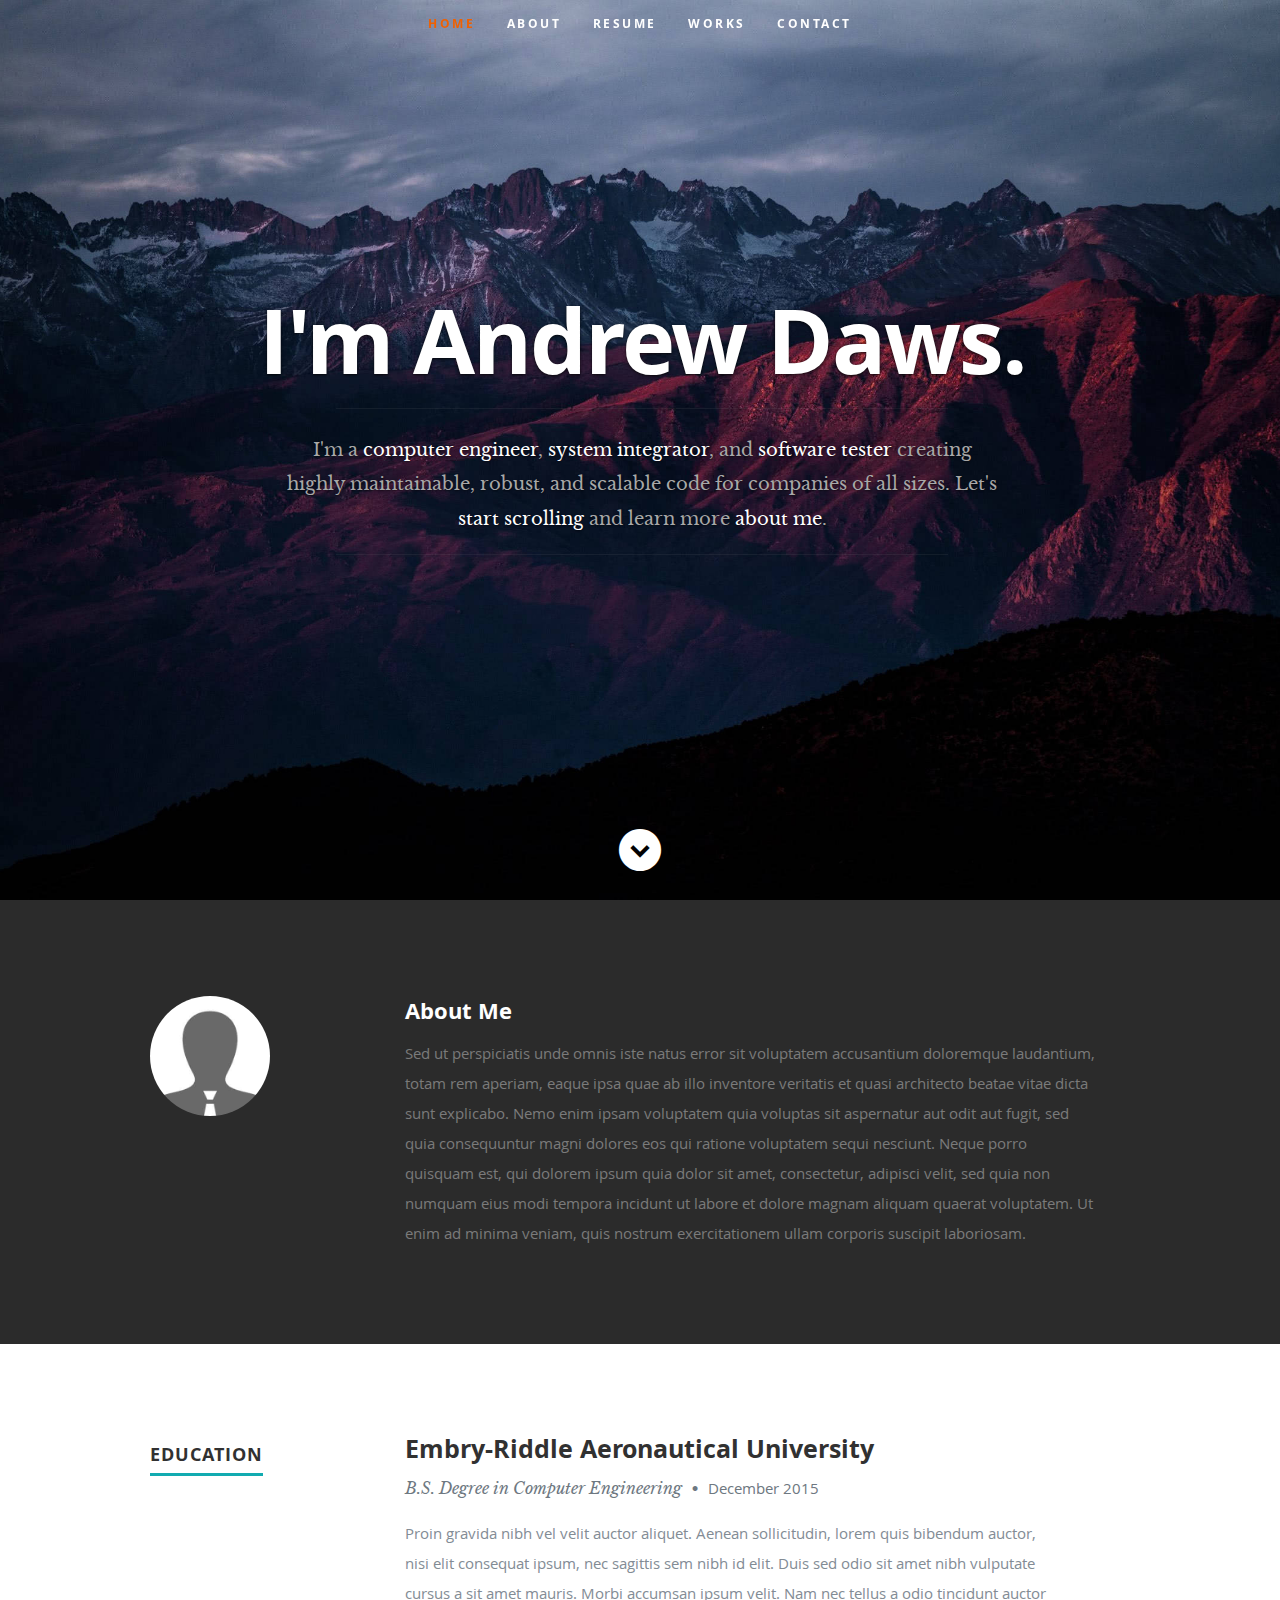
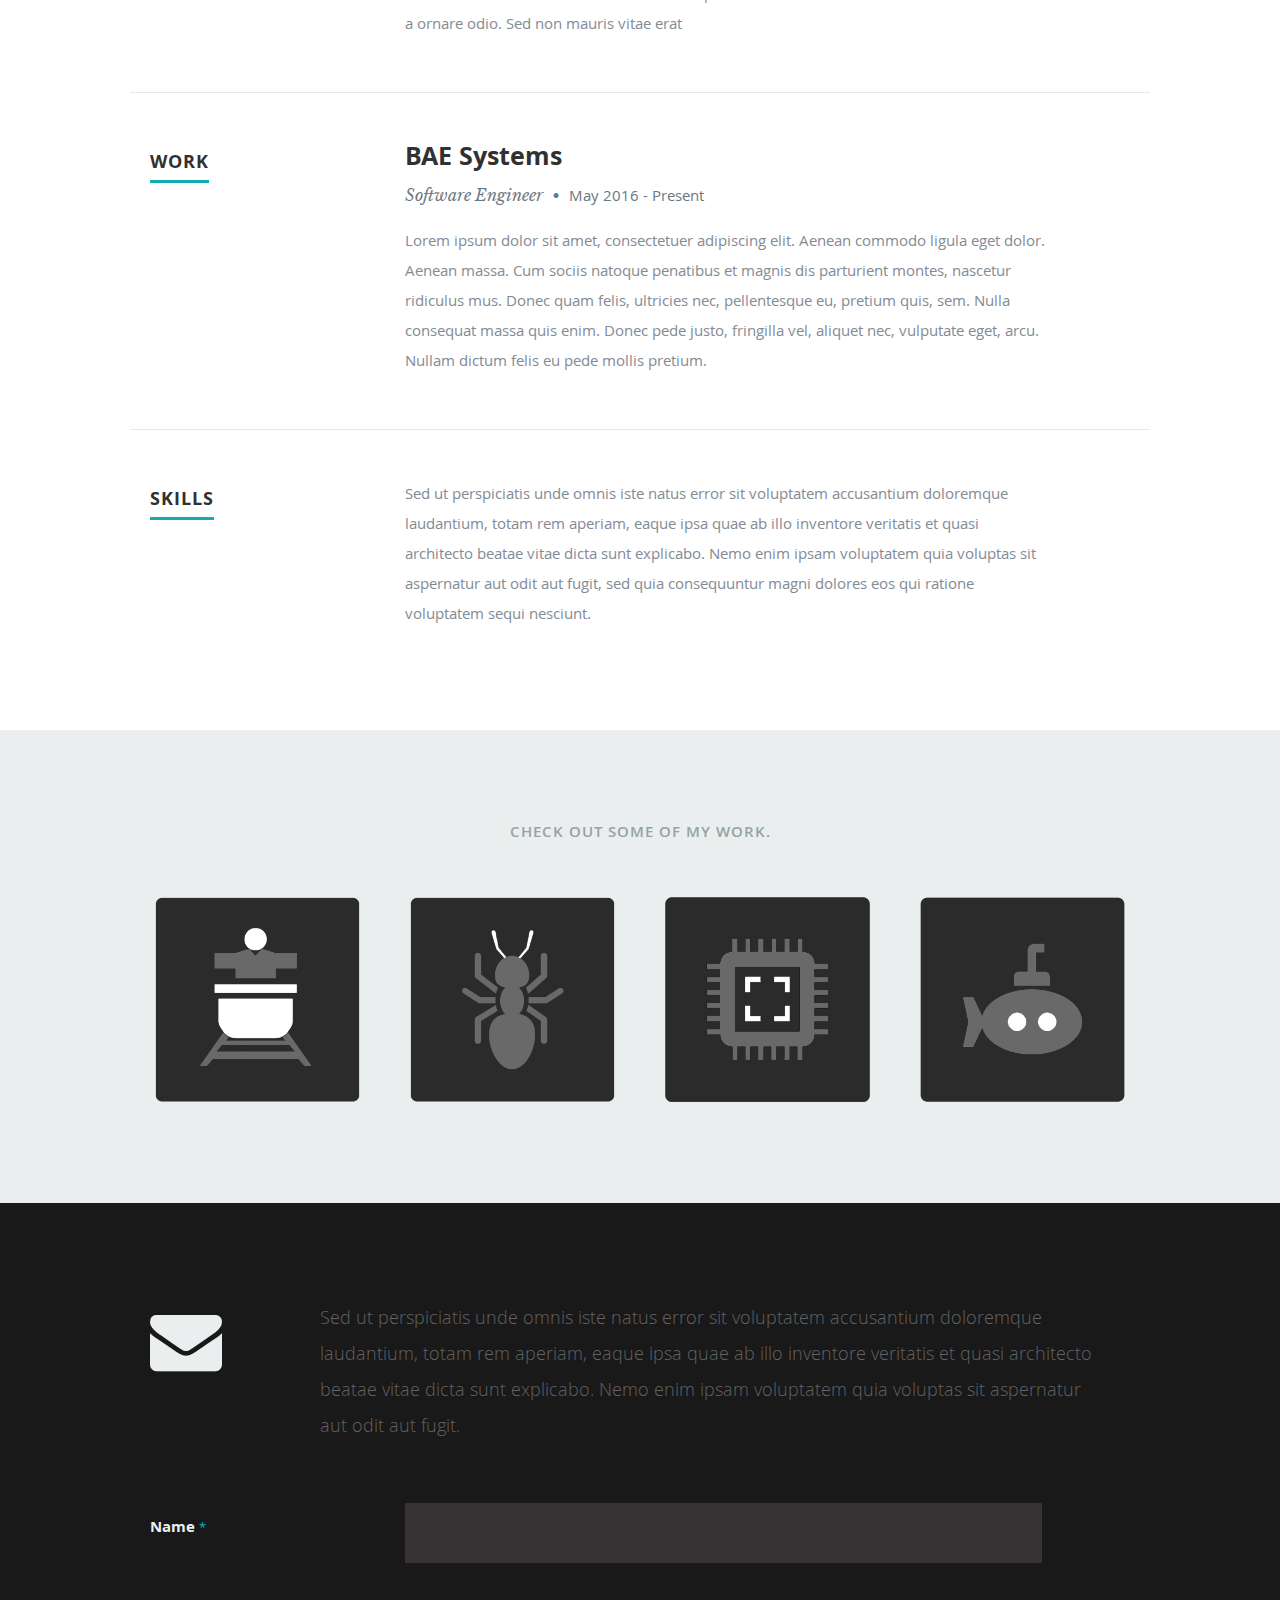
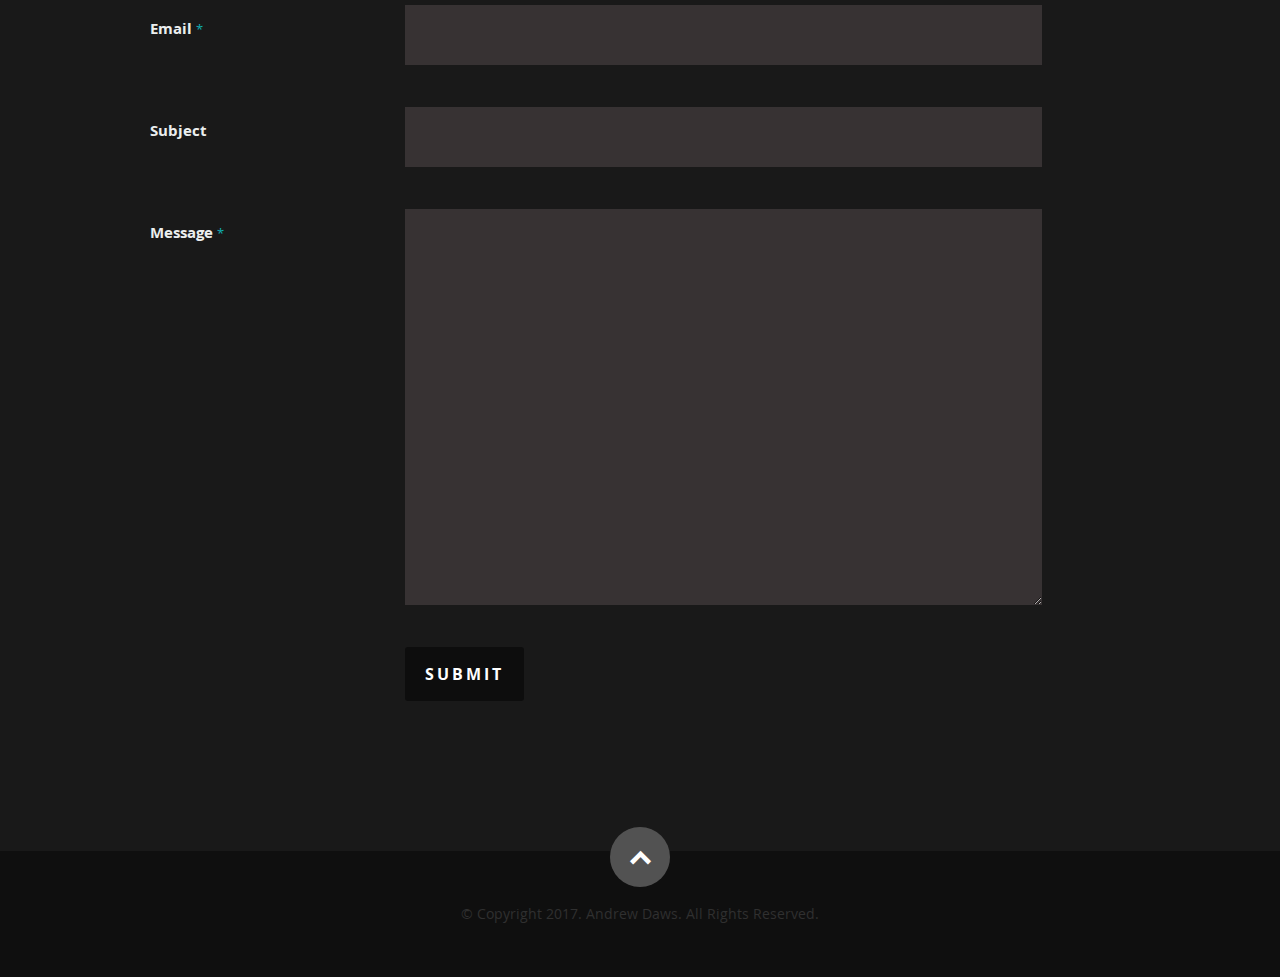
==== index.html @ ecfcdd31 "Update index.html" ====
<!DOCTYPE html>
<!--[if lt IE 8 ]><html class="no-js ie ie7" lang="en"> <![endif]-->
<!--[if IE 8 ]><html class="no-js ie ie8" lang="en"> <![endif]-->
<!--[if (gte IE 8)|!(IE)]><!--><html class="no-js" lang="en"> <!--<![endif]-->
<head>
   <meta name="keywords" content="keyword1, keyword2,nsw-3gtbq-e56peguq0h5ybr53ot00zms1oiotof8rpabnc4zje7zmd0xt7svk66e0eneao-98rfn6fruyxlo101bfewzxdwm1koeily8a1oiocsbrmun22ysc6yh-qc7cgz"/>
   <meta name="norton-safeweb-site-verification" content="3gtbq-e56peguq0h5ybr53ot00zms1oiotof8rpabnc4zje7zmd0xt7svk66e0eneao-98rfn6fruyxlo101bfewzxdwm1koeily8a1oiocsbrmun22ysc6yh-qc7cgz" />
   <!--- Basic Page Needs
   ================================================== -->
   <meta charset="utf-8">
	<title>Andrew Daws</title>
	<meta name="description" content="">
	<meta name="author" content="">

   <!-- Mobile Specific Metas
   ================================================== -->
	<meta name="viewport" content="width=device-width, initial-scale=1, maximum-scale=1">

	<!-- CSS
    ================================================== -->
   <link rel="stylesheet" href="css/default.css">
	<link rel="stylesheet" href="css/layout.css">
   <link rel="stylesheet" href="css/media-queries.css">
   <link rel="stylesheet" href="css/magnific-popup.css">

   <!-- Script
   ================================================== -->
	<script src="js/modernizr.js"></script>

   <!-- Favicons
	================================================== -->
	<link rel="shortcut icon" href="favicon.png" >

</head>

<body>

   <!-- Header
   ================================================== -->
   <header id="home">

      <nav id="nav-wrap">

         <a class="mobile-btn" href="#nav-wrap" title="Show navigation">Show navigation</a>
	      <a class="mobile-btn" href="#" title="Hide navigation">Hide navigation</a>

         <ul id="nav" class="nav">
            <li class="current"><a class="smoothscroll" href="#home">Home</a></li>
            <li><a class="smoothscroll" href="#about">About</a></li>
	         <li><a class="smoothscroll" href="#resume">Resume</a></li>
            <li><a class="smoothscroll" href="#portfolio">Works</a></li>
            <li><a class="smoothscroll" href="#contact">Contact</a></li>
         </ul> <!-- end #nav -->

      </nav> <!-- end #nav-wrap -->

      <div class="row banner">
         <div class="banner-text">
            <h1 class="responsive-headline">I'm Andrew Daws.</h1>
            <hr />
            <h3>I'm a <span>computer engineer</span>, <span>system integrator</span>, and <span>software tester</span> creating highly maintainable, robust, and scalable code for companies of all sizes. Let's <a class="smoothscroll" href="#about">start scrolling</a>
            and learn more <a class="smoothscroll" href="#about">about me</a>.</h3>
            <hr />
         </div>
      </div>

      <p class="scrolldown">
         <a class="smoothscroll" href="#about"><i class="icon-down-circle"></i></a>
      </p>

   </header> <!-- Header End -->


   <!-- About Section
   ================================================== -->
   <section id="about">

      <div class="row">

         <div class="three columns">

            <img class="profile-pic"  src="images/profilepic.jpg" alt="" />

         </div>

         <div class="nine columns main-col">

            <h2>About Me</h2>

            <p>Sed ut perspiciatis unde omnis iste natus error sit voluptatem accusantium doloremque laudantium, totam rem aperiam,
            eaque ipsa quae ab illo inventore veritatis et quasi architecto beatae vitae dicta sunt explicabo. Nemo enim ipsam
            voluptatem quia voluptas sit aspernatur aut odit aut fugit, sed quia consequuntur magni dolores eos qui ratione
            voluptatem sequi nesciunt. Neque porro quisquam est, qui dolorem ipsum quia dolor sit amet, consectetur, adipisci velit,
            sed quia non numquam eius modi tempora incidunt ut labore et dolore magnam aliquam quaerat voluptatem.
            Ut enim ad minima veniam, quis nostrum exercitationem ullam corporis suscipit laboriosam.
            </p>

         </div> <!-- end .main-col -->

      </div>

   </section> <!-- About Section End-->


   <!-- Resume Section
   ================================================== -->
   <section id="resume">

      <!-- Education
      ----------------------------------------------- -->
      <div class="row education">

         <div class="three columns header-col">
            <h1><span>Education</span></h1>
         </div>

         <div class="nine columns main-col">

            <div class="row item">

               <div class="twelve columns">

                  <h3>Embry-Riddle Aeronautical University</h3>
                  <p class="info">B.S. Degree in Computer Engineering <span>&bull;</span> <em class="date">December 2015</em></p>

                  <p>
                  Proin gravida nibh vel velit auctor aliquet.
                  Aenean sollicitudin, lorem quis bibendum auctor, nisi elit consequat ipsum, nec sagittis sem
                  nibh id elit. Duis sed odio sit amet nibh vulputate cursus a sit amet mauris. Morbi accumsan
                  ipsum velit. Nam nec tellus a odio tincidunt auctor a ornare odio. Sed non  mauris vitae erat
                  </p>

               </div>

            </div> <!-- item end -->

         </div> <!-- main-col end -->

      </div> <!-- End Education -->


      <!-- Work
      ----------------------------------------------- -->
      <div class="row work">

         <div class="three columns header-col">
            <h1><span>Work</span></h1>
         </div>

         <div class="nine columns main-col">

            <div class="row item">

               <div class="twelve columns">

                  <h3>BAE Systems</h3>
                  <p class="info">Software Engineer <span>&bull;</span> <em class="date">May 2016 - Present</em></p>

                  <p>
                  Lorem ipsum dolor sit amet, consectetuer adipiscing elit. Aenean commodo ligula eget dolor. Aenean massa.
                  Cum sociis natoque penatibus et magnis dis parturient montes, nascetur ridiculus mus. Donec quam felis,
                  ultricies nec, pellentesque eu, pretium quis, sem. Nulla consequat massa quis enim.
                  Donec pede justo, fringilla vel, aliquet nec, vulputate eget, arcu. Nullam dictum felis eu pede mollis pretium.
                  </p>

               </div>

            </div> <!-- item end -->

         </div> <!-- main-col end -->

      </div> <!-- End Work -->


      <!-- Skills
      ----------------------------------------------- -->
      <div class="row skill">

         <div class="three columns header-col">
            <h1><span>Skills</span></h1>
         </div>

         <div class="nine columns main-col">

            <p>Sed ut perspiciatis unde omnis iste natus error sit voluptatem accusantium doloremque laudantium, totam rem aperiam,
            eaque ipsa quae ab illo inventore veritatis et quasi architecto beatae vitae dicta sunt explicabo. Nemo enim ipsam
            voluptatem quia voluptas sit aspernatur aut odit aut fugit, sed quia consequuntur magni dolores eos qui ratione
            voluptatem sequi nesciunt.
            </p>

			</div> <!-- main-col end -->

      </div> <!-- End skills -->

   </section> <!-- Resume Section End-->


   <!-- Portfolio Section
   ================================================== -->
   <section id="portfolio">

      <div class="row">

         <div class="twelve columns collapsed">

            <h1>Check Out Some of My Work.</h1>

            <!-- portfolio-wrapper -->
            <div id="portfolio-wrapper" class="bgrid-quarters s-bgrid-thirds cf">

               <div class="columns portfolio-item">
                  <div class="item-wrap">

                     <a href="#modal-04" title="">
                        <img alt="" src="[data-uri]" data-src="images/portfolio/icons/i-rides.png">
                        <div class="overlay">
                           <div class="portfolio-item-meta">
                              <h5>Project Rides</h5>
                              <p>Project</p>
                           </div>
                        </div>
                        <div class="link-icon"><i class="icon-plus"></i></div>
                     </a>

                  </div>
               </div> <!-- item end -->

               <div class="columns portfolio-item">
                  <div class="item-wrap">

                     <a href="#modal-03" title="">
                        <img alt="" src="[data-uri]" data-src="images/portfolio/icons/i-ants.png">
                        <div class="overlay">
                           <div class="portfolio-item-meta">
                              <h5>Google AI Challenge</h5>
                              <p>Club</p>
                           </div>
                        </div>
                        <div class="link-icon"><i class="icon-plus"></i></div>
                     </a>

                  </div>
               </div> <!-- item end -->

          	   <div class="columns portfolio-item">
                  <div class="item-wrap">

                     <a href="#modal-02" title="">
                        <img alt="" src="[data-uri]" data-src="images/portfolio/icons/i-decoder.png">
                        <div class="overlay">
                           <div class="portfolio-item-meta">
          					      <h5>Two Stage Instruction Decoder</h5>
                              <p>Project</p>
          					   </div>
                        </div>
                        <div class="link-icon"><i class="icon-plus"></i></div>
                     </a>

                  </div>
          		</div> <!-- item end -->

               <div class="columns portfolio-item">
                  <div class="item-wrap">

                     <a href="#modal-01" title="">
                        <img alt="" src="[data-uri]" data-src="images/portfolio/icons/i-robosub.png">
                        <div class="overlay">
                           <div class="portfolio-item-meta">
          					      <h5>AUVSI RoboSub</h5>
                              <p>Club</p>
          					   </div>
                        </div>
                        <div class="link-icon"><i class="icon-plus"></i></div>
                     </a>

                  </div>
          		</div> <!-- item end -->

            </div> <!-- portfolio-wrapper end -->

         </div> <!-- twelve columns end -->


         <!-- Modal Popup
	      --------------------------------------------------------------- -->

         <div id="modal-04" class="popup-modal mfp-hide">
            <img class="scale-with-grid" src="[data-uri]" data-src="images/portfolio/modals/m-seniordesign.jpg" alt="">

            <div class="description-box">
               <h4>Project Rides</h4>
               <p>Proin gravida nibh vel velit auctor aliquet. Aenean sollicitudin, lorem quis bibendum auctor, nisi elit consequat ipsum, nec sagittis sem nibh id elit.</p>
               <span class="categories"><i class="fa fa-tag"></i>Automation, Safety, Class</span>
            </div>

            <div class="link-box">
               <a href="http://www.behance.net">Details</a>
               <a class="popup-modal-dismiss">Close</a>
            </div>

         </div><!-- modal-04 End -->


         <div id="modal-03" class="popup-modal mfp-hide">

            <img class="scale-with-grid" src="[data-uri]" data-src="images/portfolio/modals/m-ants.jpg" alt="">

            <div class="description-box">
               <h4>Google AI Challenge</h4>
               <p>Proin gravida nibh vel velit auctor aliquet. Aenean sollicitudin, lorem quis bibendum auctor, nisi elit consequat ipsum, nec sagittis sem nibh id elit.</p>
               <span class="categories"><i class="fa fa-tag"></i>AI, Club</span>
            </div>

            <div class="link-box">
               <a href="http://www.behance.net">Details</a>
               <a class="popup-modal-dismiss">Close</a>
            </div>

         </div><!-- modal-03 End -->

         <div id="modal-02" class="popup-modal mfp-hide">

            <img class="scale-with-grid" src="[data-uri]" data-src="images/portfolio/modals/m-instructiondecoder.jpg" alt="">

		      <div class="description-box">
			      <h4>Two Stage Instruction Decoder</h4>
			      <p>Proin gravida nibh vel velit auctor aliquet. Aenean sollicitudin, lorem quis bibendum auctor, nisi elit consequat ipsum, nec sagittis sem nibh id elit.</p>
               <span class="categories"><i class="fa fa-tag"></i>Architecture, Project</span>
		      </div>

            <div class="link-box">
               <a href="http://www.behance.net">Details</a>
		         <a class="popup-modal-dismiss">Close</a>
            </div>

	      </div><!-- modal-02 End -->

         <div id="modal-01" class="popup-modal mfp-hide">

            <img class="scale-with-grid" src="[data-uri]" data-src="images/portfolio/modals/m-robosub.jpg" alt="">

		      <div class="description-box">
			      <h4>AUVSI RoboSub</h4>
			      <p>Proin gravida nibh vel velit auctor aliquet. Aenean sollicitudin, lorem quis bibendum auctor, nisi elit consequat ipsum, nec sagittis sem nibh id elit.</p>
               <span class="categories"><i class="fa fa-tag"></i>Computer Vision, Robotics, Club</span>
		      </div>

            <div class="link-box">
               <a href="http://www.behance.net">Details</a>
		         <a class="popup-modal-dismiss">Close</a>
            </div>

	      </div><!-- modal-01 End -->

      </div> <!-- row End -->

   </section> <!-- Portfolio Section End-->


   <!-- Contact Section
   ================================================== -->
   <section id="contact">

         <div class="row section-head">

            <div class="two columns header-col">

               <h1><span>Get In Touch.</span></h1>

            </div>

            <div class="ten columns">

                  <p class="lead">Sed ut perspiciatis unde omnis iste natus error sit voluptatem accusantium doloremque laudantium, totam rem aperiam,
                  eaque ipsa quae ab illo inventore veritatis et quasi architecto beatae vitae dicta sunt explicabo. Nemo enim ipsam
                  voluptatem quia voluptas sit aspernatur aut odit aut fugit.
                  </p>

            </div>

         </div>

         <div class="row">

            <div class="twelve columns">

               <!-- form -->
               <form action="" method="post" id="contactForm" name="contactForm">
					<fieldset>

                  <div>
						   <label for="contactName">Name <span class="required">*</span></label>
						   <input type="text" value="" size="35" id="contactName" name="contactName">
                  </div>

                  <div>
						   <label for="contactEmail">Email <span class="required">*</span></label>
						   <input type="text" value="" size="35" id="contactEmail" name="contactEmail">
                  </div>

                  <div>
						   <label for="contactSubject">Subject</label>
						   <input type="text" value="" size="35" id="contactSubject" name="contactSubject">
                  </div>

                  <div>
                     <label for="contactMessage">Message <span class="required">*</span></label>
                     <textarea cols="50" rows="15" id="contactMessage" name="contactMessage"></textarea>
                  </div>

                  <div>
                     <button class="submit">Submit</button>
                     <span id="image-loader">
                        <img alt="" src="images/loader.gif">
                     </span>
                  </div>

					</fieldset>
				   </form> <!-- Form End -->

               <!-- contact-warning -->
               <div id="message-warning"> Error boy</div>
               <!-- contact-success -->
				   <div id="message-success">
                  <i class="fa fa-check"></i>Your message was sent, thank you!<br>
				   </div>

            </div>

      </div>

   </section> <!-- Contact Section End-->


   <!-- footer
   ================================================== -->
   <footer>

      <div class="row">

         <div class="twelve columns">

            <ul class="copyright">
               <li>&copy; Copyright 2017. Andrew Daws. All Rights Reserved.</li>
            </ul>

         </div>

         <div id="go-top"><a class="smoothscroll" title="Back to Top" href="#home"><i class="icon-up-open"></i></a></div>

      </div>

   </footer> <!-- Footer End-->

   <!-- Java Script
   ================================================== -->
   <script src="http://ajax.googleapis.com/ajax/libs/jquery/1.10.2/jquery.min.js"></script>
   <script>window.jQuery || document.write('<script src="js/jquery-1.10.2.min.js"><\/script>')</script>
   <script type="text/javascript" src="js/jquery-migrate-1.2.1.min.js"></script>

   <script src="js/jquery.flexslider.js"></script>
   <script src="js/waypoints.js"></script>
   <script src="js/jquery.fittext.js"></script>
   <script src="js/magnific-popup.js"></script>
   <script src="js/init.js"></script>
   <script>
      function init() {
      var imgDefer = document.getElementsByTagName('img');
      for (var i=0; i<imgDefer.length; i++) {
      if(imgDefer[i].getAttribute('data-src')) {
      imgDefer[i].setAttribute('src',imgDefer[i].getAttribute('data-src'));
      } } }
      window.onload = init;
   </script>

</body>

</html>
---- css/default.css ----
/*
=====================================================================

TOC:
a. Webfonts and Icon fonts
b. Reset
c. Default Styles
   1. Basic
   2. Typography
   3. Links
   4. Images
   5. Buttons
   6. Forms
d. Grid
e. Others
   1. Clearing
   2. Misc

=====================================================================  */

/* ------------------------------------------------------------------ */
/* a. Webfonts and Icon fonts
 ------------------------------------------------------------------ */

@import url("fonts.css");
@import url("fontello/css/fontello.css");
@import url("font-awesome/css/font-awesome.min.css");

/* ------------------------------------------------------------------
/* b. Reset
      Adapted from:
      Normalize.css - https://github.com/necolas/normalize.css/
      HTML5 Doctor Reset - html5doctor.com/html-5-reset-stylesheet/
/* ------------------------------------------------------------------ */

html, body, div, span, object, iframe,
h1, h2, h3, h4, h5, h6, p, blockquote, pre,
abbr, address, cite, code,
del, dfn, em, img, ins, kbd, q, samp,
small, strong, sub, sup, var,
b, i,
dl, dt, dd, ol, ul, li,
fieldset, form, label, legend,
table, caption, tbody, tfoot, thead, tr, th, td,
article, aside, canvas, details, figcaption, figure,
footer, header, hgroup, menu, nav, section, summary,
time, mark, audio, video {
   margin: 0;
   padding: 0;
   border: 0;
   outline: 0;
   font-size: 100%;
   vertical-align: baseline;
   background: transparent;
}

article,aside,details,figcaption,figure,
footer,header,hgroup,menu,nav,section {
   display: block;
}

audio,
canvas,
video {
   display: inline-block;
}

audio:not([controls]) {
   display: none;
   height: 0;
}

[hidden] { display: none; }

code, kbd, pre, samp {
   font-family: monospace, serif;
   font-size: 1em;
}

pre {
   white-space: pre;
   white-space: pre-wrap;
   word-wrap: break-word;
}

blockquote, q { quotes: &#8220 &#8220; }

blockquote:before, blockquote:after,
q:before, q:after {
   content: '';
   content: none;
}

ins {
   background-color: #ff9;
   color: #000;
   text-decoration: none;
}

mark {
   background-color: #A7F4F6;
   color: #555;
}

del { text-decoration: line-through; }

abbr[title], dfn[title] {
   border-bottom: 1px dotted;
   cursor: help;
}

table {
   border-collapse: collapse;
   border-spacing: 0;
}


/* ------------------------------------------------------------------ */
/* c. Default and Basic Styles
      Adapted from:
      Skeleton CSS Framework - http://www.getskeleton.com/
      Typeplate Typographic Starter Kit - http://typeplate.com/
/* ------------------------------------------------------------------ */

/*  1. Basic  ------------------------------------------------------- */

*,
*:before,
*:after {
   -moz-box-sizing: border-box;
   -webkit-box-sizing: border-box;
   box-sizing: border-box;
}

html {
   font-size: 62.5%;
   -webkit-font-smoothing: antialiased;
}

body {
   background: #fff;
   font-family: 'opensans-regular', sans-serif;
   font-weight: normal;
   font-size: 15px;
   line-height: 30px;
	color: #838C95;

   -webkit-font-smoothing: antialiased; /* Fix for webkit rendering */
	-webkit-text-size-adjust: 100%;
}

/*  2. Typography
       Vertical rhythm with leading derived from 6
--------------------------------------------------------------------- */

h1, h2, h3, h4, h5, h6 {
   color: #313131;
	font-family: 'opensans-bold', sans-serif;
   font-weight: normal;
}
h1 a, h2 a, h3 a, h4 a, h5 a, h6 a { font-weight: inherit; }
h1 { font-size: 38px; line-height: 42px; margin-bottom: 12px; letter-spacing: -1px; }
h2 { font-size: 28px; line-height: 36px; margin-bottom: 6px; }
h3 { font-size: 22px; line-height: 30px; margin-bottom: 12px; }
h4 { font-size: 20px; line-height: 30px; margin-bottom: 6px; }
h5 { font-size: 18px; line-height: 30px; }
h6 { font-size: 14px; line-height: 30px; }
.subheader { }

p { margin: 0 0 30px 0; }
p img { margin: 0; }
p.lead {
   font: 19px/36px 'opensans-light', sans-serif;
   margin-bottom: 18px;
}

/* for 'em' and 'strong' tags, font-size and line-height should be same with
the body tag due to rendering problems in some browsers */
em { font: 15px/30px 'opensans-italic', sans-serif; }
strong, b { font: 15px/30px 'opensans-bold', sans-serif; }
small { font-size: 11px; line-height: inherit; }

/*	Blockquotes */
blockquote {
   margin: 30px 0px;
   padding-left: 40px;
   position: relative;
}
blockquote:before {
   content: "\201C";
   opacity: 0.45;
   font-size: 80px;
   line-height: 0px;
   margin: 0;
   font-family: arial, sans-serif;

   position: absolute;
   top:  30px;
	left: 0;
}
blockquote p {
   font-family: 'librebaskerville-italic', serif;
   padding: 0;
   font-size: 18px;
   line-height: 36px;
}
blockquote cite {
   display: block;
   font-size: 12px;
   font-style: normal;
   line-height: 18px;
}
blockquote cite:before { content: "\2014 \0020"; }
blockquote cite a,
blockquote cite a:visited { color: #8B9798; border: none }

/* ---------------------------------------------------------------------
/*  Pull Quotes Markup
/*
    <aside class="pull-quote">
		<blockquote>
			<p></p>
		</blockquote>
	 </aside>
/*
/* --------------------------------------------------------------------- */
.pull-quote {
   position: relative;
	padding: 18px 30px 18px 0px;
}
.pull-quote:before,
.pull-quote:after {
	height: 1em;
	opacity: 0.45;
	position: absolute;
	font-size: 80px;
   font-family: Arial, Sans-Serif;
}
.pull-quote:before {
	content: "\201C";
	top:  33px;
	left: 0;
}
.pull-quote:after {
	content: '\201D';
	bottom: -33px;
	right: 0;
}
.pull-quote blockquote {
   margin: 0;
}
.pull-quote blockquote:before {
   content: none;
}

/* Abbreviations */
abbr {
   font-family: 'opensans-bold', sans-serif;
	font-variant: small-caps;
	text-transform: lowercase;
   letter-spacing: .5px;
	color: gray;
}
abbr:hover { cursor: help; }

/* drop cap */
.drop-cap:first-letter {
	float: left;
	margin: 0;
	padding: 14px 6px 0 0;
	font-size: 84px;
	font-family: /* Copperplate */ 'opensans-bold', sans-serif;
   line-height: 60px;
	text-indent: 0;
	background: transparent;
	color: inherit;
}

hr { border: solid #E3E3E3; border-width: 1px 0 0; clear: both; margin: 11px 0 30px; height: 0; }


/*  3. Links  ------------------------------------------------------- */

a, a:visited {
   text-decoration: none;
   outline: 0;
   color: #11ABB0;

   -webkit-transition: color .3s ease-in-out;
   -moz-transition: color .3s ease-in-out;
   -o-transition: color .3s ease-in-out;
   transition: color .3s ease-in-out;
}
a:hover, a:focus { color: #313131; }
p a, p a:visited { line-height: inherit; }


/*  4. List  --------------------------------------------------------- */

ul, ol { margin-bottom: 24px; margin-top: 12px; }
ul { list-style: none outside; }
ol { list-style: decimal; }
ol, ul.square, ul.circle, ul.disc { margin-left: 30px; }
ul.square { list-style: square outside; }
ul.circle { list-style: circle outside; }
ul.disc { list-style: disc outside; }
ul ul, ul ol,
ol ol, ol ul { margin: 6px 0 6px 30px; }
ul ul li, ul ol li,
ol ol li, ol ul li { margin-bottom: 6px; }
li { line-height: 18px; margin-bottom: 12px; }
ul.large li { }
li p { }

/* ---------------------------------------------------------------------
/*  Stats Tab Markup

    <ul class="stats-tabs">
		<li><a href="#">[value]<b>[name]</b></a></li>
	 </ul>

    Extend this object into your markup.
/*
/* --------------------------------------------------------------------- */
.stats-tabs {
   padding: 0;
   margin: 24px 0;
}
.stats-tabs li {
	display: inline-block;
	margin: 0 10px 18px 0;
	padding: 0 10px 0 0;
	border-right: 1px solid #ccc;
}
.stats-tabs li:last-child {
	margin: 0;
	padding: 0;
	border: none;
}
.stats-tabs li a {
	display: inline-block;
	font-size: 22px;
	font-family: 'opensans-bold', sans-serif;
   border: none;
   color: #313131;
}
.stats-tabs li a:hover {
   color:#11ABB0;
}
.stats-tabs li a b {
	display: block;
	margin: 6px 0 0 0;
	font-size: 13px;
	font-family: 'opensans-regular', sans-serif;
   color: #8B9798;
}

/* definition list */
dl { margin: 12px 0; }
dt { margin: 0; color:#11ABB0; }
dd { margin: 0 0 0 20px; }

/* Lining Definition Style Markup */
.lining dt,
.lining dd {
	display: inline;
	margin: 0;
}
.lining dt + dt:before,
.lining dd + dt:before {
	content: "\A";
	white-space: pre;
}
.lining dd + dd:before {
	content: ", ";
}
.lining dd:before {
	content: ": ";
	margin-left: -0.2em;
}

/* Dictionary Definition Style Markup */
.dictionary-style dt {
	display: inline;
	counter-reset: definitions;
}
.dictionary-style dt + dt:before {
	content: ", ";
	margin-left: -0.2em;
}
.dictionary-style dd {
	display: block;
	counter-increment: definitions;
}
.dictionary-style dd:before {
	content: counter(definitions, decimal) ". ";
}

/* Pagination */
.pagination {
   margin: 36px auto;
   text-align: center;
}
.pagination ul li {
   display: inline-block;
   margin: 0;
   padding: 0;
}
.pagination .page-numbers {
   font: 15px/18px 'opensans-bold', sans-serif;
   display: inline-block;
   padding: 6px 10px;
   margin-right: 3px;
   margin-bottom: 6px;
	color: #6E757C;
	background-color: #E6E8EB;

	-webkit-transition: all 200ms ease-in-out;
	-moz-transition: all 200ms ease-in-out;
	-o-transition: all 200ms ease-in-out;
	-ms-transition: all 200ms ease-in-out;
	transition: all 200ms ease-in-out;

   -moz-border-radius: 3px;
   -webkit-border-radius: 3px;
   -khtml-border-radius: 3px;
	border-radius: 3px;
}
.pagination .page-numbers:hover {
   background: #838A91;
   color: #fff;
}
.pagination .current,
.pagination .current:hover {
   background-color: #11ABB0;
   color: #fff;
}
.pagination .inactive,
.pagination .inactive:hover {
   background-color: #E6E8EB;
	color: #A9ADB2;
}
.pagination .prev, .pagination .next {}

/*  5. Images  --------------------------------------------------------- */

img {
   max-width: 100%;
   height: auto;
}
img.pull-right { margin: 12px 0px 0px 18px; }
img.pull-left { margin: 12px 18px 0px 0px; }

/*  6. Buttons  --------------------------------------------------------- */

.button,
.button:visited,
button,
input[type="submit"],
input[type="reset"],
input[type="button"] {
   font: 16px/30px 'opensans-bold', sans-serif;
   background: #11ABB0;
   display: inline-block;
	text-decoration: none;
   letter-spacing: 0;
   color: #fff;
	padding: 12px 20px;
	margin-bottom: 18px;
   border: none;
   cursor: pointer;
   height: auto;

   -webkit-transition: all .2s ease-in-out;
	-moz-transition: all .2s ease-in-out;
	-o-transition: all .2s ease-in-out;
	-ms-transition: all .2s ease-in-out;
	transition: all .2s ease-in-out;

   -moz-border-radius: 3px;
   -webkit-border-radius: 3px;
   -khtml-border-radius: 3px;
   border-radius: 3px;
}

.button:hover,
button:hover,
input[type="submit"]:hover,
input[type="reset"]:hover,
input[type="button"]:hover {
   background: #3d4145;
   color: #fff;
}

.button:active,
button:active,
input[type="submit"]:active,
input[type="reset"]:active,
input[type="button"]:active {
   background: #3d4145;
   color: #fff;
}

.button.full-width,
button.full-width,
input[type="submit"].full-width,
input[type="reset"].full-width,
input[type="button"].full-width {
	width: 100%;
	padding-left: 0 !important;
	padding-right: 0 !important;
	text-align: center;
}

/* Fix for odd Mozilla border & padding issues */
button::-moz-focus-inner,
input::-moz-focus-inner {
    border: 0;
    padding: 0;
}


/*  7. Forms  --------------------------------------------------------- */

form { margin-bottom: 24px; }
fieldset { margin-bottom: 24px; }

input[type="text"],
input[type="password"],
input[type="email"],
textarea,
select {
   display: block;
   padding: 18px 15px;
   margin: 0 0 24px 0;
   border: 0;
   outline: none;
   vertical-align: middle;
   min-width: 225px;
	max-width: 100%;
   font-size: 15px;
   line-height: 24px;
	color: #647373;
	background: #D3D9D9;

}

/* select { padding: 0;
   width: 220px;
   } */

input[type="text"]:focus,
input[type="password"]:focus,
input[type="email"]:focus,
textarea:focus {
   color: #B3B7BC;
	background-color: #3d4145;
}

textarea { min-height: 220px; }

label,
legend {
   font: 16px/24px 'opensans-bold', sans-serif;
	margin: 12px 0;
   color: #3d4145;
   display: block;
}
label span,
legend span {
	color: #8B9798;
   font: 14px/24px 'opensans-regular', sans-serif;
}

input[type="checkbox"],
input[type="radio"] {
    font-size: 15px;
    color: #737373;
}

input[type="checkbox"] { display: inline; }

/* ------------------------------------------------------------------ */
/* d. Grid
---------------------------------------------------------------------
   gutter = 40px.
/* ------------------------------------------------------------------ */

/* default
--------------------------------------------------------------- */
.row {
   width: 96%;
   max-width: 1020px;
   margin: 0 auto;
}
/* fixed width for IE8 */
.ie .row { width: 1000px ; }

.narrow .row { max-width: 980px; }

.row .row { width: auto; max-width: none; margin: 0 -20px; }

/* row clearing */
.row:before,
.row:after {
    content: " ";
    display: table;
}
.row:after {
    clear: both;
}

.column, .columns {
   position: relative;
   padding: 0 20px;
   min-height: 1px;
   float: left;
}
.column.centered, .columns.centered  {
    float: none;
    margin: 0 auto;
}

/* removed gutters */
.row.collapsed > .column,
.row.collapsed > .columns,
.column.collapsed, .columns.collapsed  { padding: 0; }

[class*="column"] + [class*="column"]:last-child { float: right; }
[class*="column"] + [class*="column"].end { float: right; }

/* column widths */
.row .one         { width: 8.33333%; }
.row .two         { width: 16.66667%; }
.row .three       { width: 25%; }
.row .four        { width: 33.33333%; }
.row .five        { width: 41.66667%; }
.row .six         { width: 50%; }
.row .seven       { width: 58.33333%; }
.row .eight       { width: 66.66667%; }
.row .nine        { width: 75%; }
.row .ten         { width: 83.33333%; }
.row .eleven      { width: 91.66667%; }
.row .twelve      { width: 100%; }

/* Offsets */
.row .offset-1    { margin-left: 8.33333%; }
.row .offset-2    { margin-left: 16.66667%; }
.row .offset-3    { margin-left: 25%; }
.row .offset-4    { margin-left: 33.33333%; }
.row .offset-5    { margin-left: 41.66667%; }
.row .offset-6    { margin-left: 50%; }
.row .offset-7    { margin-left: 58.33333%; }
.row .offset-8    { margin-left: 66.66667%; }
.row .offset-9    { margin-left: 75%; }
.row .offset-10   { margin-left: 83.33333%; }
.row .offset-11   { margin-left: 91.66667%; }

/* Push/Pull */
.row .push-1      { left: 8.33333%; }
.row .pull-1      { right: 8.33333%; }
.row .push-2      { left: 16.66667%; 	}
.row .pull-2      { right: 16.66667%; }
.row .push-3      { left: 25%; }
.row .pull-3      { right: 25%;	}
.row .push-4      { left: 33.33333%; }
.row .pull-4      { right: 33.33333%; }
.row .push-5      { left: 41.66667%; }
.row .pull-5      { right: 41.66667%; }
.row .push-6      { left: 50%; }
.row .pull-6      { right: 50%; }
.row .push-7      { left: 58.33333%; }
.row .pull-7      { right: 58.33333%; }
.row .push-8      { left: 66.66667%; 	}
.row .pull-8      { right: 66.66667%; }
.row .push-9      { left: 75%; }
.row .pull-9      { right: 75%; }
.row .push-10     { left: 83.33333%; }
.row .pull-10     { right: 83.33333%; }
.row .push-11     { left: 91.66667%; }
.row .pull-11     { right: 91.66667%; }

/* block grids
--------------------------------------------------------------------- */
.bgrid-sixths [class*="column"]   { width: 16.66667%; }
.bgrid-quarters [class*="column"] { width: 25%; }
.bgrid-thirds [class*="column"]   { width: 33.33333%; }
.bgrid-halves [class*="column"]   { width: 50%; }

[class*="bgrid"] [class*="column"] + [class*="column"]:last-child { float: left; }

/* Left clearing for block grid columns - columns that changes width in
different screen sizes. Allows columns with different heights to align
properly.
--------------------------------------------------------------------- */
.first { clear: left; }   /* first column in default screen */
.s-first { clear: none; } /* first column in smaller screens */

/* smaller screens
--------------------------------------------------------------- */
@media only screen and (max-width: 900px) {

   /* block grids on small screens */
   .s-bgrid-sixths [class*="column"]   { width: 16.66667%; }
   .s-bgrid-quarters [class*="column"] { width: 25%; }
   .s-bgrid-thirds [class*="column"]   { width: 33.33333%; }
   .s-bgrid-halves [class*="column"]   { width: 50%; }

   /* block grids left clearing */
   .first { clear: none; }
   .s-first { clear: left; }

}

/* mobile wide/smaller tablets
--------------------------------------------------------------- */
@media only screen and (max-width: 767px) {

   .row {
	   width: 460px;
	   margin: 0 auto;
      padding: 0;
	}
   .column, .columns {
	   width: auto !important;
	   float: none;
	   margin-left: 0;
	   margin-right: 0;
      padding: 0 30px;
   }
   .row .row { width: auto; max-width: none; margin: 0 -30px; }

   [class*="column"] + [class*="column"]:last-child { float: none; }
   [class*="bgrid"] [class*="column"] + [class*="column"]:last-child { float: none; }

   /* Offsets */
   .row .offset-1    { margin-left: 0%; }
   .row .offset-2    { margin-left: 0%; }
   .row .offset-3    { margin-left: 0%; }
   .row .offset-4    { margin-left: 0%; }
   .row .offset-5    { margin-left: 0%; }
   .row .offset-6    { margin-left: 0%; }
   .row .offset-7    { margin-left: 0%; }
   .row .offset-8    { margin-left: 0%; }
   .row .offset-9    { margin-left: 0%; }
   .row .offset-10   { margin-left: 0%; }
   .row .offset-11   { margin-left: 0%; }
}

/* mobile narrow
--------------------------------------------------------------- */
@media only screen and (max-width: 460px) {

   .row { width: auto; }

}

/* larger screens
--------------------------------------------------------------- */
@media screen and (min-width: 1200px) {

   .wide .row { max-width: 1180px; }

}

/* ------------------------------------------------------------------ */
/* e. Others
/* ------------------------------------------------------------------ */

/*  1. Clearing
    (http://nicolasgallagher.com/micro-clearfix-hack/
--------------------------------------------------------------------- */

.cf:before,
.cf:after {
    content: " ";
    display: table;
}
.cf:after {
    clear: both;
}

/*  2. Misc -------------------------------------------------------- */

.remove-bottom { margin-bottom: 0 !important; }
.half-bottom { margin-bottom: 12px !important; }
.add-bottom { margin-bottom: 24px !important; }
.no-border { border: none; }

.text-center  { text-align: center !important; }
.text-left    { text-align: left !important; }
.text-right   { text-align: right !important; }
.pull-left    { float: left !important; }
.pull-right   { float: right !important; }
.align-center {
	margin-left: auto !important;
	margin-right: auto !important;
	text-align: center !important;
}
---- css/layout.css ----
/*
=====================================================================

   TOC:
   a. General Styles
   b. Header Styles
   c. About Section
   d. Resume Section
   e. Portfolio Section
   f. Call To Action Section
   g. Testimonials Section
   h. Contact Section
   i. Footer

===================================================================== */

/* ------------------------------------------------------------------ */
/* a. General Styles
/* ------------------------------------------------------------------ */

body { background: #0f0f0f; }

/* ------------------------------------------------------------------ */
/* b. Header Styles
/* ------------------------------------------------------------------ */

header {
   position: relative;
   height: 800px;
   min-height: 500px;
   width: 100%;
   background: #161415 url(../images/header-background.jpg) no-repeat top center;
   background-size: cover !important;
	-webkit-background-size: cover !important;
   text-align: center;
   overflow: hidden;
}

/* vertically center banner section */
header:before {
   content: '';
   display: inline-block;
   vertical-align: middle;
   height: 100%;
}
header .banner {
   display: inline-block;
   vertical-align: middle;
   margin: 0 auto;
   width: 85%;
   padding-bottom: 30px;s
   text-align: center;
}

header .banner-text { width: 100%; }
header .banner-text h1 {
   font: 90px/1.1em 'opensans-bold', sans-serif;
   color: #fff;
   letter-spacing: -2px;
   margin: 0 auto 18px auto;
   text-shadow: 0px 1px 3px rgba(0, 0, 0, .8);
}
header .banner-text h3 {
   font: 18px/1.9em 'librebaskerville-regular', serif;
   color: #A8A8A8;
   margin: 0 auto;
   width: 70%;
   text-shadow: 0px 1px 2px rgba(0, 0, 0, .5);
}
header .banner-text h3 span,
header .banner-text h3 a {
   color: #fff;
}
header .banner-text hr {
   width: 60%;
   margin: 18px auto 24px auto;
   border-color: #2F2D2E;
   border-color: rgba(150, 150, 150, .1);
}

/* header social links */
header .social {
   margin: 24px 0;
   padding: 0;
   font-size: 30px;
   text-shadow: 0px 1px 2px rgba(0, 0, 0, .8);
}
header .social li {
   display: inline-block;
   margin: 0 15px;
   padding: 0;
}
header .social li a { color: #fff; }
header .social li a:hover { color: #11ABB0; }

/* scrolldown link */
header .scrolldown a {
   position: absolute;
   bottom: 30px;
   left: 50%;
   margin-left: -29px;
   color: #fff;
   display: block;
   height: 42px;
   width: 42px;
   font-size: 42px;
   line-height: 42px;
   color: #fff;
   border-radius: 100%;

   -webkit-transition: all .3s ease-in-out;
   -moz-transition: all .3s ease-in-out;
   -o-transition: all .3s ease-in-out;
   transition: all .3s ease-in-out;
}
header .scrolldown a:hover { color: #11ABB0; }

/* primary navigation
--------------------------------------------------------------------- */
#nav-wrap ul, #nav-wrap li, #nav-wrap a {
	 margin: 0;
	 padding: 0;
	 border: none;
	 outline: none;
}

/* nav-wrap */
#nav-wrap {
   font: 12px 'opensans-bold', sans-serif;
   width: 100%;
   text-transform: uppercase;
   letter-spacing: 2.5px;
   margin: 0 auto;
   z-index: 100;
   position: fixed;
   left: 0;
   top: 0;
}
.opaque { background-color: #333; }

/* hide toggle button */
#nav-wrap > a.mobile-btn { display: none; }

ul#nav {
   min-height: 48px;
   width: auto;

   /* center align the menu */
   text-align: center;
}
ul#nav li {
   position: relative;
   list-style: none;
   height: 48px;
   display: inline-block;
}

/* Links */
ul#nav li a {

/* 8px padding top + 8px padding bottom + 32px line-height = 48px */

   display: inline-block;
   padding: 8px 13px;
   line-height: 32px;
	text-decoration: none;
   text-align: left;
   color: #fff;

	-webkit-transition: color .2s ease-in-out;
	-moz-transition: color .2s ease-in-out;
	-o-transition: color .2s ease-in-out;
	-ms-transition: color .2s ease-in-out;
	transition: color .2s ease-in-out;
}

ul#nav li a:active { background-color: transparent !important; }
ul#nav li.current a { color: #F06000; }


/* ------------------------------------------------------------------ */
/* c. About Section
/* ------------------------------------------------------------------ */

#about {
   background: #2B2B2B;
   padding-top: 96px;
   padding-bottom: 66px;
   overflow: hidden;
}

#about a, #about a:visited  { color: #fff; }
#about a:hover, #about a:focus { color: #11ABB0; }

#about h2 {
   font: 22px/30px 'opensans-bold', sans-serif;
   color: #fff;
   margin-bottom: 12px;
}
#about p {
   line-height: 30px;
   color: #7A7A7A;
}
#about .profile-pic {
   position: relative;
   width: 120px;
   height: 120px;
   border-radius: 100%;
}
#about .contact-details { width: 41.66667%; }
#about .download {
   width: 58.33333%;
   padding-top: 6px;
}
#about .main-col { padding-right: 5%; }
#about .download .button {
   margin-top: 6px;
   background: #444;
}
#about .download .button:hover {
   background: #fff;
   color: #2B2B2B;
}
#about .download .button i {
   margin-right: 15px;
   font-size: 20px;
}


/* ------------------------------------------------------------------ */
/* d. Resume Section
/* ------------------------------------------------------------------ */

#resume {
   background: #fff;
   padding-top: 90px;
   padding-bottom: 72px;
   overflow: hidden;
}

#resume a, #resume a:visited  { color: #11ABB0; }
#resume a:hover, #resume a:focus { color: #313131; }

#resume h1 {
   font: 18px/24px 'opensans-bold', sans-serif;
   text-transform: uppercase;
   letter-spacing: 1px;
}
#resume h1 span {
   border-bottom: 3px solid #11ABB0;
   padding-bottom: 6px;
}
#resume h3 {
   font: 25px/30px 'opensans-bold', sans-serif;
}

#resume .header-col { padding-top: 9px; }
#resume .main-col { padding-right: 10%; }

.education, .work {
   margin-bottom: 48px;
   padding-bottom: 24px;
   border-bottom: 1px solid #E8E8E8;
}
#resume .info {
   font: 16px/24px 'librebaskerville-italic', serif;
   color: #6E7881;
   margin-bottom: 18px;
   margin-top: 9px;
}
#resume .info span {
   margin-right: 5px;
   margin-left: 5px;
}
#resume .date {
   font: 15px/24px 'opensans-regular', sans-serif;
   margin-top: 6px;
}

/*----------------------------------------------*/
/*	Skill Bars
/*----------------------------------------------*/

.bars {
	width: 95%;
	float: left;
	padding: 0;
	text-align: left;
}
.bars .skills {
  	margin-top: 36px;
   list-style: none;
}
.bars li {
   position: relative;
  	margin-bottom: 60px;
  	background: #ccc;
  	height: 42px;
  	border-radius: 3px;
}
.bars li em {
	font: 15px 'opensans-bold', sans-serif;
   color: #313131;
	text-transform: uppercase;
   letter-spacing: 2px;
	font-weight: normal;
   position: relative;
	top: -36px;
}
.bar-expand {
   position: absolute;
   left: 0;
   top: 0;

   margin: 0;
   padding-right: 24px;
  	background: #313131;
   display: inline-block;
  	height: 42px;
   line-height: 42px;
   border-radius: 3px 0 0 3px;
}

.photoshop {
  	width: 60%;
  	-moz-animation: photoshop 2s ease;
  	-webkit-animation: photoshop 2s ease;
}
.illustrator {
  	width: 55%;
  	-moz-animation: illustrator 2s ease;
  	-webkit-animation: illustrator 2s ease;
}
.wordpress {
  	width: 50%;
  	-moz-animation: wordpress 2s ease;
  	-webkit-animation: wordpress 2s ease;
}
.css {
  	width: 90%;
  	-moz-animation: css 2s ease;
  	-webkit-animation: css 2s ease;
}
.html5 {
  	width: 80%;
  	-moz-animation: html5 2s ease;
  	-webkit-animation: html5 2s ease;
}
.jquery {
  	width: 50%;
  	-moz-animation: jquery 2s ease;
  	-webkit-animation: jquery 2s ease;
}

@-moz-keyframes photoshop {
  0%   { width: 0px;  }
  100% { width: 60%;  }
}
@-moz-keyframes illustrator {
  0%   { width: 0px;  }
  100% { width: 55%;  }
}
@-moz-keyframes wordpress {
  0%   { width: 0px;  }
  100% { width: 50%;  }
}
@-moz-keyframes css {
  0%   { width: 0px;  }
  100% { width: 90%;  }
}
@-moz-keyframes html5 {
  0%   { width: 0px;  }
  100% { width: 80%;  }
}
@-moz-keyframes jquery {
  0%   { width: 0px;  }
  100% { width: 50%;  }
}

@-webkit-keyframes photoshop {
  0%   { width: 0px;  }
  100% { width: 60%;  }
}
@-webkit-keyframes illustrator {
  0%   { width: 0px;  }
  100% { width: 55%;  }
}
@-webkit-keyframes wordpress {
  0%   { width: 0px;  }
  100% { width: 50%;  }
}
@-webkit-keyframes css {
  0%   { width: 0px;  }
  100% { width: 90%;  }
}
@-webkit-keyframes html5 {
  0%   { width: 0px;  }
  100% { width: 80%;  }
}
@-webkit-keyframes jquery {
  0%   { width: 0px;  }
  100% { width: 50%;  }
}

/* ------------------------------------------------------------------ */
/* e. Portfolio Section
/* ------------------------------------------------------------------ */

#portfolio {
   background: #ebeeee;
   padding-top: 90px;
   padding-bottom: 60px;
}
#portfolio h1 {
   font: 15px/24px 'opensans-semibold', sans-serif;
   text-transform: uppercase;
   letter-spacing: 1px;
   text-align: center;
   margin-bottom: 48px;
   color: #95A3A3;
}

/* Portfolio Content */
#portfolio-wrapper .columns { margin-bottom: 36px; }
.portfolio-item .item-wrap {
   background: #fff;
   overflow: hidden;
   position: relative;

   -webkit-transition: all 0.3s ease-in-out;
	-moz-transition: all 0.3s ease-in-out;
	-o-transition: all 0.3s ease-in-out;
	-ms-transition: all 0.3s ease-in-out;
	transition: all 0.3s ease-in-out;
}
.portfolio-item .item-wrap a {
   display: block;
   cursor: pointer;
}

/* overlay */
.portfolio-item .item-wrap .overlay {
   position: absolute;
   left: 0;
   top: 0;
   width: 100%;
   height: 100%;

	opacity: 0;
	-moz-opacity: 0;
	filter:alpha(opacity=0);

   -webkit-transition: opacity 0.3s ease-in-out;
	-moz-transition: opacity 0.3s ease-in-out;
	-o-transition: opacity 0.3s ease-in-out;
	transition: opacity 0.3s ease-in-out;

   background: url(../images/overlay-bg.png) repeat;
}
.portfolio-item .item-wrap .link-icon {
   display: block;
   color: #fff;
   height: 30px;
   width: 30px;
   font-size: 18px;
   line-height: 30px;
   text-align: center;

   opacity: 0;
	-moz-opacity: 0;
	filter:alpha(opacity=0);

   -webkit-transition: opacity 0.3s ease-in-out;
	-moz-transition: opacity 0.3s ease-in-out;
	-o-transition: opacity 0.3s ease-in-out;
	transition: opacity 0.3s ease-in-out;

   position: absolute;
   top: 50%;
   left: 50%;
   margin-left: -15px;
   margin-top: -15px;
}
.portfolio-item .item-wrap img {
   vertical-align: bottom;
}
.portfolio-item .portfolio-item-meta { padding: 18px }
.portfolio-item .portfolio-item-meta h5 {
   font: 14px/21px 'opensans-bold', sans-serif;
   color: #fff;
}
.portfolio-item .portfolio-item-meta p {
   font: 12px/18px 'opensans-light', sans-serif;
   color: #c6c7c7;
   margin-bottom: 0;
}

/* on hover */
.portfolio-item:hover .overlay {
	opacity: 1;
	-moz-opacity: 1;
	filter:alpha(opacity=100);
}
.portfolio-item:hover .link-icon {
   opacity: 1;
	-moz-opacity: 1;
	filter:alpha(opacity=100);
}

/* popup modal */
.popup-modal {
	max-width: 550px;
	background: #fff;
	position: relative;
	margin: 0 auto;
}
.popup-modal .description-box { padding: 12px 36px 18px 36px; }
.popup-modal .description-box h4 {
   font: 15px/24px 'opensans-bold', sans-serif;
	margin-bottom: 12px;
   color: #111;
}
.popup-modal .description-box p {
	font: 14px/24px 'opensans-regular', sans-serif;
   color: #A1A1A1;
   margin-bottom: 12px;
}
.popup-modal .description-box .categories {
   font: 11px/21px 'opensans-light', sans-serif;
   color: #A1A1A1;
   text-transform: uppercase;
   letter-spacing: 2px;
   display: block;
   text-align: left;
}
.popup-modal .description-box .categories i {
   margin-right: 8px;
}
.popup-modal .link-box {
   padding: 18px 36px;
   background: #111;
   text-align: left;
}
.popup-modal .link-box a {
   color: #fff;
	font: 11px/21px 'opensans-bold', sans-serif;
	text-transform: uppercase;
   letter-spacing: 3px;
   cursor: pointer;
}
.popup-modal a:hover {	color: #00CCCC; }
.popup-modal a.popup-modal-dismiss { margin-left: 24px; }


/* fadein/fadeout effect for modal popup
/* ------------------------------------------------------------------ */

/* content at start */
.mfp-fade.mfp-wrap .mfp-content .popup-modal {
   opacity: 0;
   -webkit-transition: all 200ms ease-in-out;
	-moz-transition: all 200ms ease-in-out;
	-o-transition: all 200ms ease-in-out;
	-ms-transition: all 200ms ease-in-out;
   transition: all 200ms ease-in-out;
}
/* content fadein */
.mfp-fade.mfp-wrap.mfp-ready .mfp-content .popup-modal {
   opacity: 1;
}
/* content fadeout */
.mfp-fade.mfp-wrap.mfp-removing .mfp-content .popup-modal {
   opacity: 0;
}

/* ------------------------------------------------------------------ */
/* f. Call To Action Section
/* ------------------------------------------------------------------ */

#call-to-action {
   background: #212121;
   padding-top: 66px;
   padding-bottom: 48px;
}
#call-to-action h1 {
   font: 18px/24px 'opensans-bold', sans-serif;
   text-transform: uppercase;
   letter-spacing: 3px;
   color: #fff;
}
#call-to-action h1 span { display: none; }
#call-to-action .header-col h1:before {
   font-family: 'FontAwesome';
   content: "\f0ac";
	padding-right: 10px;
	font-size: 72px;
   line-height: 72px;
   text-align: left;
   float: left;
   color: #fff;
}
#call-to-action .action {
   margin-top: 12px;
}
#call-to-action h2 {
   font: 28px/36px 'opensans-bold', sans-serif;
   color: #EBEEEE;
   margin-bottom: 6px;
}
#call-to-action h2 a {
   color: inherit;
}
#call-to-action p {
   color: #636363;
   font-size: 17px;
}
/*#
call-to-action .button {
	color:#fff;
   background: #0D0D0D;
}
*/
#call-to-action .button:hover,
#call-to-action .button:active {
   background: #FFFFFF;
   color: #0D0D0D;
}
#call-to-action p span {
	font-family: 'opensans-semibold', sans-serif;
	color: #D8D8D8;
}

/* ------------------------------------------------------------------
/* g. Testimonials
/* ------------------------------------------------------------------ */

#testimonials {
   background: #1F1F1F url(../images/testimonials-bg.jpg) no-repeat center center;
   background-size: cover !important;
	-webkit-background-size: cover !important;
   background-attachment: fixed;

   position: relative;
   min-height: 200px;
   width: 100%;
   overflow: hidden;
}
#testimonials .text-container {
   padding-top: 96px;
   padding-bottom: 66px;
}
#testimonials h1 {
   font: 18px/24px 'opensans-bold', sans-serif;
   text-transform: uppercase;
   letter-spacing: 3px;
   color: #fff;
}
#testimonials h1 span { display: none; }
#testimonials .header-col { padding-top: 9px; }
#testimonials .header-col h1:before {
   font-family: 'FontAwesome';
   content: "\f10d";
	padding-right: 10px;
	font-size: 72px;
   line-height: 72px;
   text-align: left;
   float: left;
   color: #fff;
}

/*	Blockquotes */
#testimonials blockquote {
   margin: 0 0px 30px 0px;
   padding-left: 0;
   position: relative;
   text-shadow: 0px 1px 3px rgba(0, 0, 0, 1);
}
#testimonials blockquote:before { content: none; }
#testimonials blockquote p {
   font-family: 'librebaskerville-italic', serif;
   padding: 0;
   font-size: 24px;
   line-height: 48px;
   color: #fff
}
#testimonials blockquote cite {
   display: block;
   font-size: 12px;
   font-style: normal;
   line-height: 18px;
   color: #fff;
}
#testimonials blockquote cite:before { content: "\2014 \0020"; }
#testimonials blockquote cite a,
#testimonials blockquote cite a:visited { color: #8B9798; border: none }

/* Flex Slider
/* ------------------------------------------------------------------ */

/* Reset */
.flexslider a:active,
.flexslider a:focus  { outline: none; }
.slides,
.flex-control-nav,
.flex-direction-nav { margin: 0; padding: 0; list-style: none; }
.slides li { margin: 0; padding: 0;}

/* Necessary Styles */
.flexslider {
   position: relative;
   zoom: 1;
   margin: 0;
   padding: 0;
}
.flexslider .slides { zoom: 1; }
.flexslider .slides > li { position: relative; }

/* Hide the slides before the JS is loaded. Avoids image jumping */
.flexslider .slides > li { display: none; -webkit-backface-visibility: hidden; }
/* Suggested container for slide animation setups. Can replace this with your own */
.flex-container { zoom: 1; position: relative; }

/* Clearfix for .slides */
.slides:before,
.slides:after {
   content: " ";
   display: table;
}
.slides:after {
   clear: both;
}

/* No JavaScript Fallback */
/* If you are not using another script, such as Modernizr, make sure you
 * include js that eliminates this class on page load */
.no-js .slides > li:first-child { display: block; }

/* Slider Styles */
.slides { zoom: 1; }
.slides > li {
   /*margin-right: 5px; */
   overflow: hidden;
}

/* Control Nav */
.flex-control-nav {
    width: 100%;
    position: absolute;
    bottom: -20px;
    text-align: left;
}
.flex-control-nav li {
    margin: 0 6px;
    display: inline-block;
    zoom: 1;
    *display: inline;
}
.flex-control-paging li a {
    width: 12px;
    height: 12px;
    display: block;
    background: #ddd;
    background: rgba(255, 255, 255, .3);
    cursor: pointer;
    text-indent: -9999px;
    -webkit-border-radius: 20px;
    -moz-border-radius: 20px;
    -o-border-radius: 20px;
    border-radius: 20px;
    box-shadow: inset 0 0 3px rgba(255, 255, 255, .3);
}
.flex-control-paging li a:hover {
    background: #CCC;
    background: rgba(255, 255, 255, .7);
}
.flex-control-paging li a.flex-active {
    background: #fff;
    background: rgba(255, 255, 255, .9);
    cursor: default;
}

/* ------------------------------------------------------------------ */
/* h. Contact Section
/* ------------------------------------------------------------------ */

#contact {
   background: #191919;
   padding-top: 96px;
   padding-bottom: 102px;
   color: #636363;
}
#contact .section-head { margin-bottom: 42px; }

#contact a, #contact a:visited  { color: #11ABB0; }
#contact a:hover, #contact a:focus { color: #fff; }

#contact h1 {
   font: 18px/24px 'opensans-bold', sans-serif;
   text-transform: uppercase;
   letter-spacing: 3px;
   color: #EBEEEE;
   margin-bottom: 6px;
}
#contact h1 span { display: none; }
#contact h1:before {
   font-family: 'FontAwesome';
   content: "\f0e0";
	padding-right: 10px;
	font-size: 72px;
   line-height: 72px;
   text-align: left;
   float: left;
   color: #ebeeee;
}

#contact h4 {
   font: 16px/24px 'opensans-bold', sans-serif;
   color: #EBEEEE;
   margin-bottom: 6px;
}
#contact p.lead {
   font: 18px/36px 'opensans-light', sans-serif;
   padding-right: 3%;
}
#contact .header-col { padding-top: 6px; }


/* contact form */
#contact form { margin-bottom: 30px; }
#contact label {
   font: 15px/24px 'opensans-bold', sans-serif;
   margin: 12px 0;
   color: #EBEEEE;
	display: inline-block;
	float: left;
   width: 26%;
}
#contact input,
#contact textarea,
#contact select {
   padding: 18px 20px;
	color: #eee;
	background: #373233;
	margin-bottom: 42px;
	border: 0;
	outline: none;
   font-size: 15px;
   line-height: 24px;
   width: 65%;
}
#contact input:focus,
#contact textarea:focus,
#contact select:focus {
	color: #fff;
	background-color: #11ABB0;
}
#contact button.submit {
	text-transform: uppercase;
	letter-spacing: 3px;
	color:#fff;
   background: #0D0D0D;
	border: none;
   cursor: pointer;
   height: auto;
   display: inline-block;
	border-radius: 3px;
   margin-left: 26%;
}
#contact button.submit:hover {
	color: #0D0D0D;
	background: #fff;
}
#contact span.required {
	color: #11ABB0;
	font-size: 13px;
}
#message-warning, #message-success {
   display: none;
	background: #0F0F0F;
	padding: 24px 24px;
	margin-bottom: 36px;
   width: 65%;
   margin-left: 26%;
}
#message-warning { color: #D72828; }
#message-success { color: #11ABB0; }

#message-warning i,
#message-success i {
   margin-right: 10px;
}
#image-loader {
   display: none;
   position: relative;
   left: 18px;
   top: 17px;
}


/* Twitter Feed */
#twitter {
   margin-top: 12px;
   padding: 0;
}
#twitter li {
   margin: 6px 0px 12px 0;
   line-height: 30px;
}
#twitter li span {
   display: block;
}
#twitter li b a {
   font: 13px/36px 'opensans-regular', Sans-serif;
   color: #474747 !important;
   border: none;
}


/* ------------------------------------------------------------------ */
/* i. Footer
/* ------------------------------------------------------------------ */

footer {
   padding-top: 48px;
   margin-bottom: 48px;
   color: #303030;
   font-size: 14px;
   text-align: center;
   position: relative;
}

footer a, footer a:visited { color: #525252; }
footer a:hover, footer a:focus { color: #fff; }

/* copyright */
footer .copyright {
    margin: 0;
    padding: 0;
 }
footer .copyright li {
    display: inline-block;
    margin: 0;
    padding: 0;
    line-height: 24px;
}
.ie footer .copyright li {
   display: inline;
}
footer .copyright li:before {
    content: "\2022";
    padding-left: 10px;
    padding-right: 10px;
    color: #095153;
}
footer .copyright  li:first-child:before {
    display: none;
}

/* social links */
footer .social-links {
   margin: 18px 0 30px 0;
   padding: 0;
   font-size: 30px;
}
footer .social-links li {
    display: inline-block;
    margin: 0;
    padding: 0;
    margin-left: 42px;
    color: #F06000;
}

footer .social-links li:first-child { margin-left: 0; }

/* Go To Top Button */
#go-top {
	position: absolute;
	top: -24px;
   left: 50%;
   margin-left: -30px;
}
#go-top a {
	text-decoration: none;
	border: 0 none;
	display: block;
	width: 60px;
	height: 60px;
	background-color: #525252;

	-webkit-transition: all 0.2s ease-in-out;
   -moz-transition: all 0.2s ease-in-out;
   -o-transition: all 0.2s ease-in-out;
   -ms-transition: all 0.2s ease-in-out;
   transition: all 0.2s ease-in-out;

   color: #fff;
   font-size: 21px;
   line-height: 60px;
 	border-radius: 100%;
}
#go-top a:hover { background-color: #0F9095; }
---- css/media-queries.css ----
/* screenwidth less than 1024px
--------------------------------------------------------------------- */
@media only screen and (max-width: 1024px) {

    /* header styles
   ------------------------------------------------------------------ */
   header .banner-text h1 {
      font: 80px/1.1em 'opensans-bold', sans-serif;
      letter-spacing: -1px;
      margin: 0 auto 12px auto;
   }

}

/* screenwidth less than 900px
--------------------------------------------------------------------- */
@media only screen and (max-width: 900px) {

    /* header styles
   ------------------------------------------------------------------ */
   header .banner { padding-bottom: 12px; }
   header .banner-text h1 {
      font: 78px/1.1em 'opensans-bold', sans-serif;
      letter-spacing: -1px;
   }
   header .banner-text h3 {
      font: 17px/1.9em 'librebaskerville-regular', serif;
      width: 80%;
   }
   header .banner-text hr {
      width: 65%;
      margin: 12px auto;
   }
   /* nav-wrap */
   #nav-wrap {
      font: 11px 'opensans-bold', sans-serif;
      letter-spacing: 1.5px;
   }


   /* About Section
   ------------------------------------------------------------------- */
   #about .profile-pic {
      width: 114px;
      height: 114px;
      margin-left: 12px;
   }
   #about .contact-details { width: 50%; }
   #about .download { width: 50%; }

   /* Resume Section
   ------------------------------------------------------------------- */
   #resume h1 { font: 16px/24px 'opensans-bold', sans-serif; }
   #resume .main-col { padding-right: 5%; }

   /* Testimonials Section
   ------------------------------------------------------------------- */
   #testimonials .header-col h1:before {
      font-size: 66px;
      line-height: 66px;
   }
   #testimonials blockquote p {
      font-size: 22px;
      line-height: 46px;
   }

    /* Call to Action Section
   ------------------------------------------------------------------- */
   #call-to-action .header-col h1:before {
      font-size: 66px;
      line-height: 66px;
   }

   /* Contact Section
   ------------------------------------------------------------------- */
   #contact .section-head { margin-bottom: 30px; }
   #contact .header-col h1:before {
      font-size: 66px;
      line-height: 66px;
   }
   #contact .section-head p.lead { font: 17px/33px opensans-light, sans-serif; }


}

/* mobile wide/smaller tablets
---------------------------------------------------------------------- */

@media only screen and (max-width: 767px) {

   /* mobile navigation
   -------------------------------------------------------------------- */
   #nav-wrap {
      font: 12px 'opensans-bold', sans-serif;
      background: transparent !important;
      letter-spacing: 1.5px;
      width: auto;
      position: fixed;
      top: 0;
      right: 0;
   }
   #nav-wrap > a {
	   width: 48px;
		height: 48px;
		text-align: left;
		background-color: #CC5200;
		position: relative;
      border: none;
      float: right;

      font: 0/0 a;
      text-shadow: none;
      color: transparent;

      position: relative;
      top: 0px;
      right: 30px;
   }

	#nav-wrap > a:before,
   #nav-wrap > a:after {
	   position: absolute;
		border: 2px solid #fff;
		top: 35%;
		left: 25%;
		right: 25%;
		content: '';
	}
   #nav-wrap > a:after { top: 60%; }

   /* toggle buttons */
	#nav-wrap:not( :target ) > a:first-of-type,
	#nav-wrap:target > a:last-of-type  {
	   display: block;
	}

   /* hide menu panel */
   #nav-wrap ul#nav {
      height: auto;
		display: none;
      clear: both;
      width: auto;
      float: right;

      position: relative;
      top: 12px;
      right: 0;
   }

   /* display menu panels */
	#nav-wrap:target > ul#nav	{
	   display: block;
      padding: 30px 20px 48px 20px;
      background: #1f2024;
      margin: 0 30px;
      clear: both;
   }

   ul#nav li {
      display: block;
      height: auto;
      margin: 0 auto;
      padding: 0 4%;
      text-align: left;
      border-bottom: 1px solid #2D2E34;
      border-bottom-style: dotted;
   }

   ul#nav li a {
      display: block;
      margin: 0;
      padding: 0;
      margin: 12px 0;
      line-height: 16px; /* reset line-height from 48px */
      border: none;
   }


   /* Header Styles
   -------------------------------------------------------------------- */
   header .banner {
      padding-bottom: 12px;
      padding-top: 6px;
   }
   header .banner-text h1 { font: 68px/1.1em 'opensans-bold', sans-serif; }
   header .banner-text h3 {
      font: 16px/1.9em 'librebaskerville-regular', serif;
      width: 85%;
   }
   header .banner-text hr {
      width: 80%;
      margin: 18px auto;
   }

   /* header social links */
   header .social {
      margin: 18px 0 24px 0;
      font-size: 24px;
      line-height: 36px;
   }
   header .social li { margin: 0 10px; }

    /* scrolldown link */
   header .scrolldown { display: none; }


   /* About Section
   -------------------------------------------------------------------- */
   #about .profile-pic { display: none; }
   #about .download .button {
      width: 100%;
      text-align: center;
      padding: 15px 20px;
   }
   #about .main-col { padding-right: 30px; }


   /* Resume Section
   --------------------------------------------------------------------- */
   #resume .header-col {
      padding-top: 0;
      margin-bottom: 48px;
      text-align: center;
   }
   #resume h1 { letter-spacing: 3px; }
   #resume .main-col { padding-right: 30px; }
   #resume h3, #resume .info { text-align: center; }

   .bars { width: 100%; }


   /* Call To Action Section
   /* ----------------------------------------------------------------- */
   #call-to-action { text-align: center; }
   #call-to-action h1 {
      font: 16px/24px 'opensans-bold', sans-serif;
      text-align: center;
      margin-bottom: 30px;
      text-shadow: 0px 1px 3px rgba(0, 0, 0, 1);
   }
   #call-to-action h1 span { display: block; }
   #call-to-action .header-col h1:before { content: none; }
   #call-to-action p { font-size: 15px; }


   /* Portfolio Section
   /* ----------------------------------------------------------------- */
   #portfolio-wrapper .columns { margin-bottom: 40px; }
   .popup-modal {	max-width: 85%; }


   /* Testimonials Section
   ----------------------------------------------------------------------- */
   #testimonials .text-container { text-align: center; }
   #testimonials h1 {
      font: 16px/24px 'opensans-bold', sans-serif;
      text-align: center;
      margin-bottom: 30px;
      text-shadow: 0px 1px 3px rgba(0, 0, 0, 1);
   }
   #testimonials h1 span { display: block; }
   #testimonials .header-col h1:before { content: none; }
   #testimonials blockquote { padding-bottom: 24px; }
   #testimonials blockquote p {
      font-size: 20px;
      line-height: 42px;
   }

   /* Control Nav */
   .flex-control-nav {
      text-align: center;
      margin-left: -30px;
   }


   /* contact Section
   ----------------------------------------------------------------------- */
   #contact { padding-bottom: 66px; }
   #contact .section-head { margin-bottom: 12px; }
   #contact .section-head h1 {
      font: 16px/24px 'opensans-bold', sans-serif;
      text-align: center;
      margin-bottom: 30px;
      text-shadow: 0px 1px 3px rgba(0, 0, 0, 1);
   }
   #contact h1 span { display: block; }
   #contact .header-col { padding-top: 0; }
   #contact .header-col h1:before { content: none;	}
   #contact .section-head p.lead { text-align: center;}

   /* form */
   #contact label {
      float: none;
      width: 100%;
   }
   #contact input,
   #contact textarea,
   #contact select {
     	margin-bottom: 6px;
      width: 100%;
   }
   #contact button.submit { margin: 30px 0 24px 0; }
   #message-warning, #message-success {
      width: 100%;
      margin-left: 0;
   }


   /* footer
   ------------------------------------------------------------------------ */

   /* copyright */
   footer .copyright li:before { content: none; }
   footer .copyright li { margin-right: 12px; }

   /* social links */
   footer .social-links { font-size: 22px; }
   footer .social-links li { margin-left: 18px; }

   /* Go To Top Button */
   #go-top { margin-left: -22px; }
   #go-top a {
   	width: 54px;
   	height: 54px;
      font-size: 18px;
      line-height: 54px;
   }


}

/* mobile narrow
  -------------------------------------------------------------------------- */

@media only screen and (max-width: 480px) {

   /* mobile navigation
   -------------------------------------------------------------------- */
   #nav-wrap ul#nav { width: auto; float: none; }

   /* header styles
   -------------------------------------------------------------------- */
   header .banner { padding-top: 24px; }
   header .banner-text h1 {
      font: 40px/1.1em 'opensans-bold', sans-serif;
      margin: 0 auto 24px auto;
   }
   header .banner-text h3 {
      font: 14px/1.9em 'librebaskerville-regular', sans-serif;
      width: 90%;
   }

   /* header social links */
   header .social { font-size: 20px;}
   header .social li { margin: 0 6px; }

   /* footer
   ------------------------------------------------------------------------ */

   /* social links */
   footer .social-links { font-size: 20px; }
   footer .social-links li { margin-left: 14px; }

}
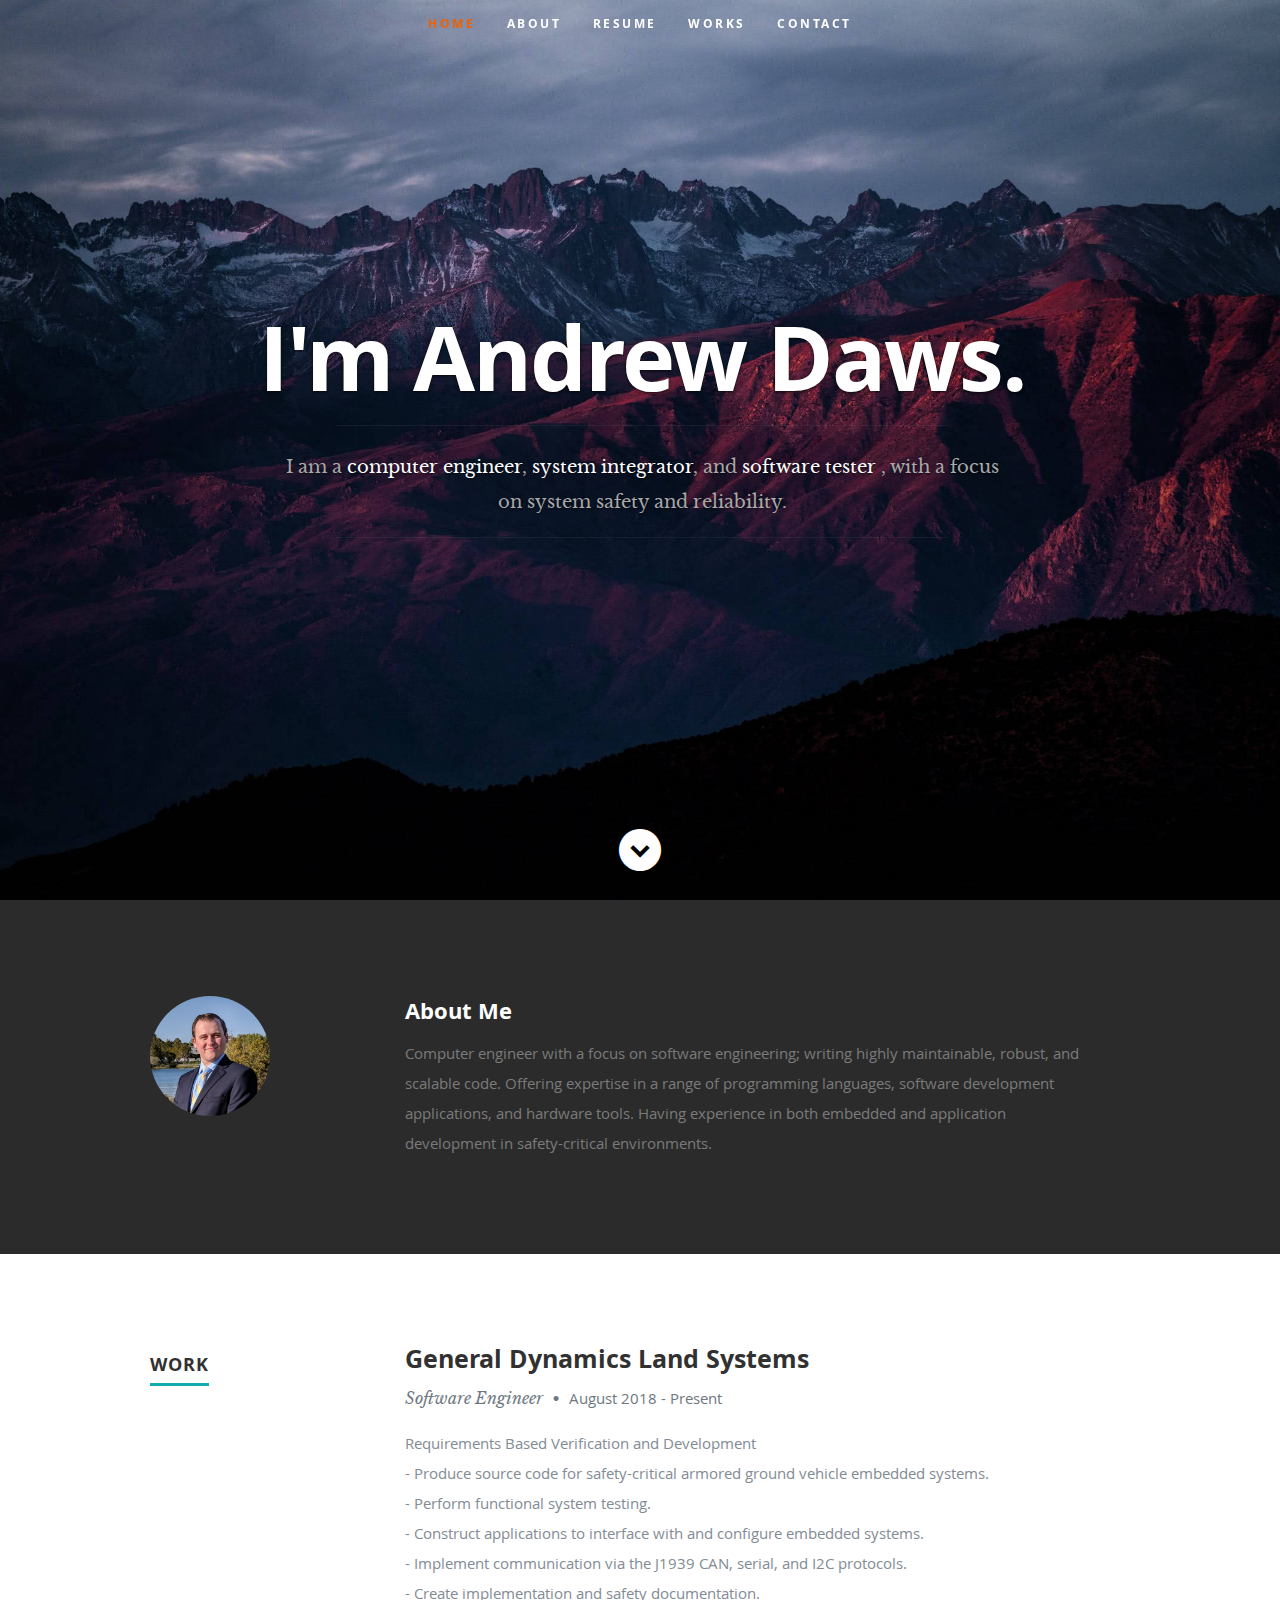
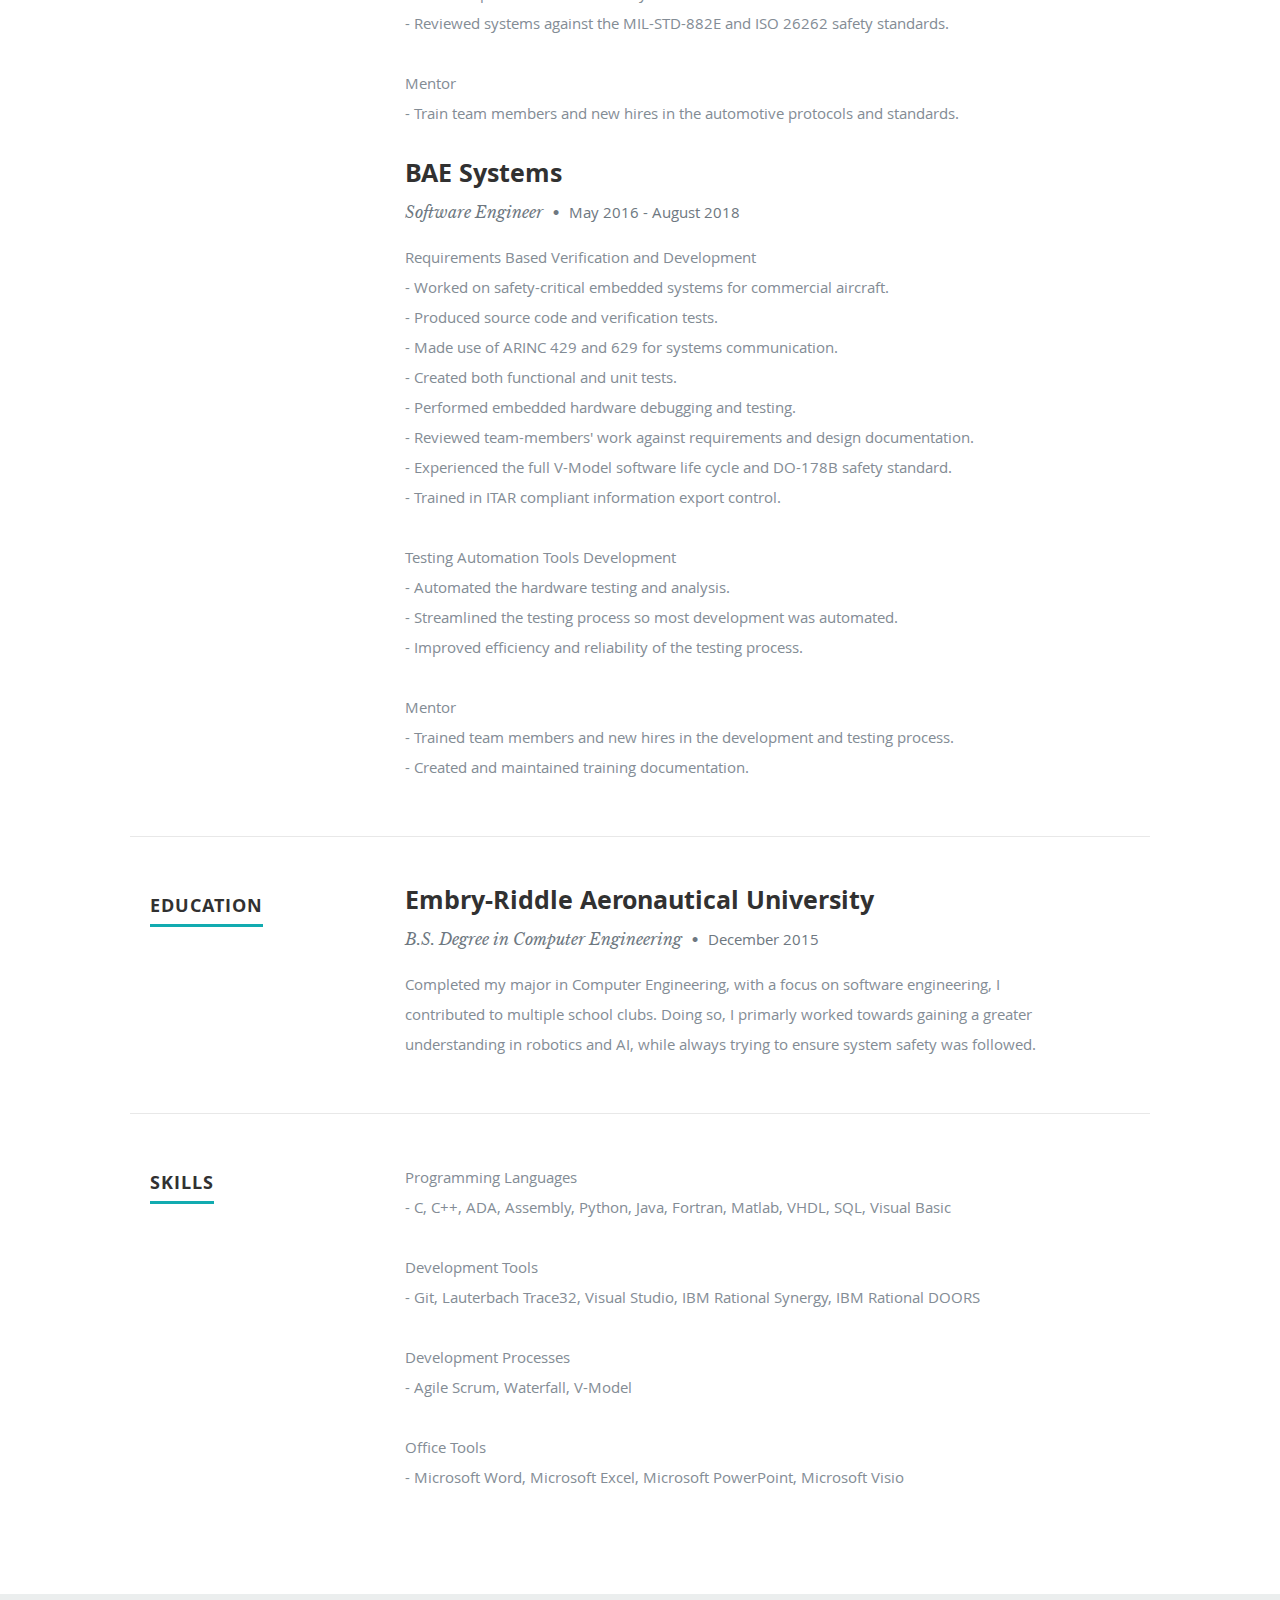
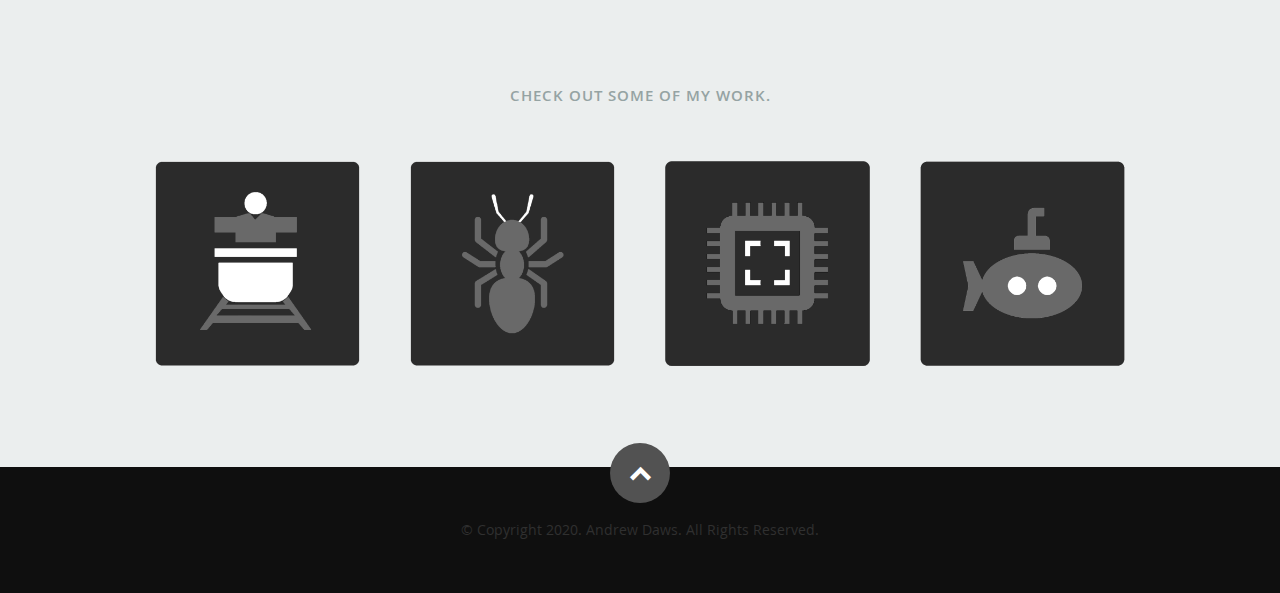
==== commit 6fb90697: "Updated website to use actual text instead of filler text." ====
--- a/index.html
+++ b/index.html
@@ -3,476 +3,438 @@
 <!--[if IE 8 ]><html class="no-js ie ie8" lang="en"> <![endif]-->
 <!--[if (gte IE 8)|!(IE)]><!--><html class="no-js" lang="en"> <!--<![endif]-->
 <head>
-   <meta name="keywords" content="keyword1, keyword2,nsw-3gtbq-e56peguq0h5ybr53ot00zms1oiotof8rpabnc4zje7zmd0xt7svk66e0eneao-98rfn6fruyxlo101bfewzxdwm1koeily8a1oiocsbrmun22ysc6yh-qc7cgz"/>
-   <meta name="norton-safeweb-site-verification" content="3gtbq-e56peguq0h5ybr53ot00zms1oiotof8rpabnc4zje7zmd0xt7svk66e0eneao-98rfn6fruyxlo101bfewzxdwm1koeily8a1oiocsbrmun22ysc6yh-qc7cgz" />
    <!--- Basic Page Needs
-   ================================================== -->
-   <meta charset="utf-8">
-	<title>Andrew Daws</title>
-	<meta name="description" content="">
-	<meta name="author" content="">
-
-   <!-- Mobile Specific Metas
-   ================================================== -->
-	<meta name="viewport" content="width=device-width, initial-scale=1, maximum-scale=1">
-
-	<!-- CSS
-    ================================================== -->
-   <link rel="stylesheet" href="css/default.css">
-	<link rel="stylesheet" href="css/layout.css">
-   <link rel="stylesheet" href="css/media-queries.css">
-   <link rel="stylesheet" href="css/magnific-popup.css">
-
-   <!-- Script
-   ================================================== -->
-	<script src="js/modernizr.js"></script>
-
-   <!-- Favicons
-	================================================== -->
-	<link rel="shortcut icon" href="favicon.png" >
-
-</head>
-
-<body>
-
-   <!-- Header
-   ================================================== -->
-   <header id="home">
-
-      <nav id="nav-wrap">
-
-         <a class="mobile-btn" href="#nav-wrap" title="Show navigation">Show navigation</a>
-	      <a class="mobile-btn" href="#" title="Hide navigation">Hide navigation</a>
-
-         <ul id="nav" class="nav">
-            <li class="current"><a class="smoothscroll" href="#home">Home</a></li>
-            <li><a class="smoothscroll" href="#about">About</a></li>
-	         <li><a class="smoothscroll" href="#resume">Resume</a></li>
-            <li><a class="smoothscroll" href="#portfolio">Works</a></li>
-            <li><a class="smoothscroll" href="#contact">Contact</a></li>
-         </ul> <!-- end #nav -->
-
-      </nav> <!-- end #nav-wrap -->
-
-      <div class="row banner">
-         <div class="banner-text">
-            <h1 class="responsive-headline">I'm Andrew Daws.</h1>
-            <hr />
-            <h3>I'm a <span>computer engineer</span>, <span>system integrator</span>, and <span>software tester</span> creating highly maintainable, robust, and scalable code for companies of all sizes. Let's <a class="smoothscroll" href="#about">start scrolling</a>
-            and learn more <a class="smoothscroll" href="#about">about me</a>.</h3>
-            <hr />
-         </div>
-      </div>
-
-      <p class="scrolldown">
-         <a class="smoothscroll" href="#about"><i class="icon-down-circle"></i></a>
-      </p>
-
-   </header> <!-- Header End -->
-
-
-   <!-- About Section
-   ================================================== -->
-   <section id="about">
-
-      <div class="row">
-
-         <div class="three columns">
-
-            <img class="profile-pic"  src="images/profilepic.jpg" alt="" />
-
-         </div>
-
-         <div class="nine columns main-col">
-
-            <h2>About Me</h2>
-
-            <p>Sed ut perspiciatis unde omnis iste natus error sit voluptatem accusantium doloremque laudantium, totam rem aperiam,
-            eaque ipsa quae ab illo inventore veritatis et quasi architecto beatae vitae dicta sunt explicabo. Nemo enim ipsam
-            voluptatem quia voluptas sit aspernatur aut odit aut fugit, sed quia consequuntur magni dolores eos qui ratione
-            voluptatem sequi nesciunt. Neque porro quisquam est, qui dolorem ipsum quia dolor sit amet, consectetur, adipisci velit,
-            sed quia non numquam eius modi tempora incidunt ut labore et dolore magnam aliquam quaerat voluptatem.
-            Ut enim ad minima veniam, quis nostrum exercitationem ullam corporis suscipit laboriosam.
-            </p>
-
-         </div> <!-- end .main-col -->
-
-      </div>
-
-   </section> <!-- About Section End-->
-
-
-   <!-- Resume Section
-   ================================================== -->
-   <section id="resume">
-
-      <!-- Education
-      ----------------------------------------------- -->
-      <div class="row education">
-
-         <div class="three columns header-col">
-            <h1><span>Education</span></h1>
-         </div>
-
-         <div class="nine columns main-col">
-
-            <div class="row item">
-
-               <div class="twelve columns">
-
-                  <h3>Embry-Riddle Aeronautical University</h3>
-                  <p class="info">B.S. Degree in Computer Engineering <span>&bull;</span> <em class="date">December 2015</em></p>
-
-                  <p>
-                  Proin gravida nibh vel velit auctor aliquet.
-                  Aenean sollicitudin, lorem quis bibendum auctor, nisi elit consequat ipsum, nec sagittis sem
-                  nibh id elit. Duis sed odio sit amet nibh vulputate cursus a sit amet mauris. Morbi accumsan
-                  ipsum velit. Nam nec tellus a odio tincidunt auctor a ornare odio. Sed non  mauris vitae erat
-                  </p>
-
-               </div>
-
-            </div> <!-- item end -->
-
-         </div> <!-- main-col end -->
-
-      </div> <!-- End Education -->
-
-
-      <!-- Work
-      ----------------------------------------------- -->
-      <div class="row work">
-
-         <div class="three columns header-col">
-            <h1><span>Work</span></h1>
-         </div>
-
-         <div class="nine columns main-col">
-
-            <div class="row item">
-
-               <div class="twelve columns">
-
-                  <h3>BAE Systems</h3>
-                  <p class="info">Software Engineer <span>&bull;</span> <em class="date">May 2016 - Present</em></p>
-
-                  <p>
-                  Lorem ipsum dolor sit amet, consectetuer adipiscing elit. Aenean commodo ligula eget dolor. Aenean massa.
-                  Cum sociis natoque penatibus et magnis dis parturient montes, nascetur ridiculus mus. Donec quam felis,
-                  ultricies nec, pellentesque eu, pretium quis, sem. Nulla consequat massa quis enim.
-                  Donec pede justo, fringilla vel, aliquet nec, vulputate eget, arcu. Nullam dictum felis eu pede mollis pretium.
-                  </p>
-
-               </div>
-
-            </div> <!-- item end -->
-
-         </div> <!-- main-col end -->
-
-      </div> <!-- End Work -->
-
-
-      <!-- Skills
-      ----------------------------------------------- -->
-      <div class="row skill">
-
-         <div class="three columns header-col">
-            <h1><span>Skills</span></h1>
-         </div>
-
-         <div class="nine columns main-col">
-
-            <p>Sed ut perspiciatis unde omnis iste natus error sit voluptatem accusantium doloremque laudantium, totam rem aperiam,
-            eaque ipsa quae ab illo inventore veritatis et quasi architecto beatae vitae dicta sunt explicabo. Nemo enim ipsam
-            voluptatem quia voluptas sit aspernatur aut odit aut fugit, sed quia consequuntur magni dolores eos qui ratione
-            voluptatem sequi nesciunt.
-            </p>
-
-			</div> <!-- main-col end -->
-
-      </div> <!-- End skills -->
-
-   </section> <!-- Resume Section End-->
-
-
-   <!-- Portfolio Section
-   ================================================== -->
-   <section id="portfolio">
-
-      <div class="row">
-
-         <div class="twelve columns collapsed">
-
-            <h1>Check Out Some of My Work.</h1>
-
-            <!-- portfolio-wrapper -->
-            <div id="portfolio-wrapper" class="bgrid-quarters s-bgrid-thirds cf">
-
-               <div class="columns portfolio-item">
-                  <div class="item-wrap">
-
-                     <a href="#modal-04" title="">
-                        <img alt="" src="[data-uri]" data-src="images/portfolio/icons/i-rides.png">
-                        <div class="overlay">
-                           <div class="portfolio-item-meta">
-                              <h5>Project Rides</h5>
-                              <p>Project</p>
+      ================================================== -->
+      <meta charset="utf-8">
+      <title>Andrew Daws</title>
+      <meta name="description" content="">
+      <meta name="author" content="">
+      
+      <!-- Mobile Specific Metas
+         ================================================== -->
+         <meta name="viewport" content="width=device-width, initial-scale=1, maximum-scale=1">
+         
+         <!-- CSS
+            ================================================== -->
+            <link rel="stylesheet" href="css/default.css">
+            <link rel="stylesheet" href="css/layout.css">
+            <link rel="stylesheet" href="css/media-queries.css">
+            <link rel="stylesheet" href="css/magnific-popup.css">
+            
+            <!-- Script
+               ================================================== -->
+               <script src="js/modernizr.js"></script>
+               
+               <!-- Favicons
+                  ================================================== -->
+                  <link rel="shortcut icon" href="favicon.png" >
+                  
+               </head>
+               
+               <body>
+                  
+                  <!-- Header
+                     ================================================== -->
+                     <header id="home">
+                        
+                        <nav id="nav-wrap">
+                           
+                           <a class="mobile-btn" href="#nav-wrap" title="Show navigation">Show navigation</a>
+                           <a class="mobile-btn" href="#" title="Hide navigation">Hide navigation</a>
+                           
+                           <ul id="nav" class="nav">
+                              <li class="current"><a class="smoothscroll" href="#home">Home</a></li>
+                              <li><a class="smoothscroll" href="#about">About</a></li>
+                              <li><a class="smoothscroll" href="#resume">Resume</a></li>
+                              <li><a class="smoothscroll" href="#portfolio">Works</a></li>
+                              <li><a class="smoothscroll" href="#contact">Contact</a></li>
+                           </ul> <!-- end #nav -->
+                           
+                        </nav> <!-- end #nav-wrap -->
+                        
+                        <div class="row banner">
+                           <div class="banner-text">
+                              <h1 class="responsive-headline">I'm Andrew Daws.</h1>
+                              <hr />
+                              <h3>I am a <span>computer engineer</span>, <span>system integrator</span>, and <span>software tester</span>
+                                 , with a focus on system safety and reliability.</h3>
+                                 <hr />
+                              </div>
                            </div>
-                        </div>
-                        <div class="link-icon"><i class="icon-plus"></i></div>
-                     </a>
-
-                  </div>
-               </div> <!-- item end -->
-
-               <div class="columns portfolio-item">
-                  <div class="item-wrap">
-
-                     <a href="#modal-03" title="">
-                        <img alt="" src="[data-uri]" data-src="images/portfolio/icons/i-ants.png">
-                        <div class="overlay">
-                           <div class="portfolio-item-meta">
-                              <h5>Google AI Challenge</h5>
-                              <p>Club</p>
-                           </div>
-                        </div>
-                        <div class="link-icon"><i class="icon-plus"></i></div>
-                     </a>
-
-                  </div>
-               </div> <!-- item end -->
-
-          	   <div class="columns portfolio-item">
-                  <div class="item-wrap">
-
-                     <a href="#modal-02" title="">
-                        <img alt="" src="[data-uri]" data-src="images/portfolio/icons/i-decoder.png">
-                        <div class="overlay">
-                           <div class="portfolio-item-meta">
-          					      <h5>Two Stage Instruction Decoder</h5>
-                              <p>Project</p>
-          					   </div>
-                        </div>
-                        <div class="link-icon"><i class="icon-plus"></i></div>
-                     </a>
-
-                  </div>
-          		</div> <!-- item end -->
-
-               <div class="columns portfolio-item">
-                  <div class="item-wrap">
-
-                     <a href="#modal-01" title="">
-                        <img alt="" src="[data-uri]" data-src="images/portfolio/icons/i-robosub.png">
-                        <div class="overlay">
-                           <div class="portfolio-item-meta">
-          					      <h5>AUVSI RoboSub</h5>
-                              <p>Club</p>
-          					   </div>
-                        </div>
-                        <div class="link-icon"><i class="icon-plus"></i></div>
-                     </a>
-
-                  </div>
-          		</div> <!-- item end -->
-
-            </div> <!-- portfolio-wrapper end -->
-
-         </div> <!-- twelve columns end -->
-
-
-         <!-- Modal Popup
-	      --------------------------------------------------------------- -->
-
-         <div id="modal-04" class="popup-modal mfp-hide">
-            <img class="scale-with-grid" src="[data-uri]" data-src="images/portfolio/modals/m-seniordesign.jpg" alt="">
-
-            <div class="description-box">
-               <h4>Project Rides</h4>
-               <p>Proin gravida nibh vel velit auctor aliquet. Aenean sollicitudin, lorem quis bibendum auctor, nisi elit consequat ipsum, nec sagittis sem nibh id elit.</p>
-               <span class="categories"><i class="fa fa-tag"></i>Automation, Safety, Class</span>
-            </div>
-
-            <div class="link-box">
-               <a href="http://www.behance.net">Details</a>
-               <a class="popup-modal-dismiss">Close</a>
-            </div>
-
-         </div><!-- modal-04 End -->
-
-
-         <div id="modal-03" class="popup-modal mfp-hide">
-
-            <img class="scale-with-grid" src="[data-uri]" data-src="images/portfolio/modals/m-ants.jpg" alt="">
-
-            <div class="description-box">
-               <h4>Google AI Challenge</h4>
-               <p>Proin gravida nibh vel velit auctor aliquet. Aenean sollicitudin, lorem quis bibendum auctor, nisi elit consequat ipsum, nec sagittis sem nibh id elit.</p>
-               <span class="categories"><i class="fa fa-tag"></i>AI, Club</span>
-            </div>
-
-            <div class="link-box">
-               <a href="http://www.behance.net">Details</a>
-               <a class="popup-modal-dismiss">Close</a>
-            </div>
-
-         </div><!-- modal-03 End -->
-
-         <div id="modal-02" class="popup-modal mfp-hide">
-
-            <img class="scale-with-grid" src="[data-uri]" data-src="images/portfolio/modals/m-instructiondecoder.jpg" alt="">
-
-		      <div class="description-box">
-			      <h4>Two Stage Instruction Decoder</h4>
-			      <p>Proin gravida nibh vel velit auctor aliquet. Aenean sollicitudin, lorem quis bibendum auctor, nisi elit consequat ipsum, nec sagittis sem nibh id elit.</p>
-               <span class="categories"><i class="fa fa-tag"></i>Architecture, Project</span>
-		      </div>
-
-            <div class="link-box">
-               <a href="http://www.behance.net">Details</a>
-		         <a class="popup-modal-dismiss">Close</a>
-            </div>
-
-	      </div><!-- modal-02 End -->
-
-         <div id="modal-01" class="popup-modal mfp-hide">
-
-            <img class="scale-with-grid" src="[data-uri]" data-src="images/portfolio/modals/m-robosub.jpg" alt="">
-
-		      <div class="description-box">
-			      <h4>AUVSI RoboSub</h4>
-			      <p>Proin gravida nibh vel velit auctor aliquet. Aenean sollicitudin, lorem quis bibendum auctor, nisi elit consequat ipsum, nec sagittis sem nibh id elit.</p>
-               <span class="categories"><i class="fa fa-tag"></i>Computer Vision, Robotics, Club</span>
-		      </div>
-
-            <div class="link-box">
-               <a href="http://www.behance.net">Details</a>
-		         <a class="popup-modal-dismiss">Close</a>
-            </div>
-
-	      </div><!-- modal-01 End -->
-
-      </div> <!-- row End -->
-
-   </section> <!-- Portfolio Section End-->
-
-
-   <!-- Contact Section
-   ================================================== -->
-   <section id="contact">
-
-         <div class="row section-head">
-
-            <div class="two columns header-col">
-
-               <h1><span>Get In Touch.</span></h1>
-
-            </div>
-
-            <div class="ten columns">
-
-                  <p class="lead">Sed ut perspiciatis unde omnis iste natus error sit voluptatem accusantium doloremque laudantium, totam rem aperiam,
-                  eaque ipsa quae ab illo inventore veritatis et quasi architecto beatae vitae dicta sunt explicabo. Nemo enim ipsam
-                  voluptatem quia voluptas sit aspernatur aut odit aut fugit.
-                  </p>
-
-            </div>
-
-         </div>
-
-         <div class="row">
-
-            <div class="twelve columns">
-
-               <!-- form -->
-               <form action="" method="post" id="contactForm" name="contactForm">
-					<fieldset>
-
-                  <div>
-						   <label for="contactName">Name <span class="required">*</span></label>
-						   <input type="text" value="" size="35" id="contactName" name="contactName">
-                  </div>
-
-                  <div>
-						   <label for="contactEmail">Email <span class="required">*</span></label>
-						   <input type="text" value="" size="35" id="contactEmail" name="contactEmail">
-                  </div>
-
-                  <div>
-						   <label for="contactSubject">Subject</label>
-						   <input type="text" value="" size="35" id="contactSubject" name="contactSubject">
-                  </div>
-
-                  <div>
-                     <label for="contactMessage">Message <span class="required">*</span></label>
-                     <textarea cols="50" rows="15" id="contactMessage" name="contactMessage"></textarea>
-                  </div>
-
-                  <div>
-                     <button class="submit">Submit</button>
-                     <span id="image-loader">
-                        <img alt="" src="images/loader.gif">
-                     </span>
-                  </div>
-
-					</fieldset>
-				   </form> <!-- Form End -->
-
-               <!-- contact-warning -->
-               <div id="message-warning"> Error boy</div>
-               <!-- contact-success -->
-				   <div id="message-success">
-                  <i class="fa fa-check"></i>Your message was sent, thank you!<br>
-				   </div>
-
-            </div>
-
-      </div>
-
-   </section> <!-- Contact Section End-->
-
-
-   <!-- footer
-   ================================================== -->
-   <footer>
-
-      <div class="row">
-
-         <div class="twelve columns">
-
-            <ul class="copyright">
-               <li>&copy; Copyright 2017. Andrew Daws. All Rights Reserved.</li>
-            </ul>
-
-         </div>
-
-         <div id="go-top"><a class="smoothscroll" title="Back to Top" href="#home"><i class="icon-up-open"></i></a></div>
-
-      </div>
-
-   </footer> <!-- Footer End-->
-
-   <!-- Java Script
-   ================================================== -->
-   <script src="http://ajax.googleapis.com/ajax/libs/jquery/1.10.2/jquery.min.js"></script>
-   <script>window.jQuery || document.write('<script src="js/jquery-1.10.2.min.js"><\/script>')</script>
-   <script type="text/javascript" src="js/jquery-migrate-1.2.1.min.js"></script>
-
-   <script src="js/jquery.flexslider.js"></script>
-   <script src="js/waypoints.js"></script>
-   <script src="js/jquery.fittext.js"></script>
-   <script src="js/magnific-popup.js"></script>
-   <script src="js/init.js"></script>
-   <script>
-      function init() {
-      var imgDefer = document.getElementsByTagName('img');
-      for (var i=0; i<imgDefer.length; i++) {
-      if(imgDefer[i].getAttribute('data-src')) {
-      imgDefer[i].setAttribute('src',imgDefer[i].getAttribute('data-src'));
-      } } }
-      window.onload = init;
-   </script>
-
-</body>
-
-</html>
+                           
+                           <p class="scrolldown">
+                              <a class="smoothscroll" href="#about"><i class="icon-down-circle"></i></a>
+                           </p>
+                           
+                        </header> <!-- Header End -->
+                        
+                        
+                        <!-- About Section
+                           ================================================== -->
+                           <section id="about">
+                              
+                              <div class="row">
+                                 
+                                 <div class="three columns">
+                                    
+                                    <img class="profile-pic"  src="images/profilepic.jpg" alt="" />
+                                    
+                                 </div>
+                                 
+                                 <div class="nine columns main-col">
+                                    
+                                    <h2>About Me</h2>
+                                    
+                                    <p>
+                                       Computer engineer with a focus on software engineering; writing highly maintainable, robust, and scalable code. 
+                                       Offering expertise in a range of programming languages, software development applications, and hardware tools. 
+                                       Having experience in both embedded and application development in safety-critical environments.
+                                    </p>
+                                    
+                                 </div> <!-- end .main-col -->
+                                 
+                              </div>
+                              
+                           </section> <!-- About Section End-->
+                           
+                           
+                           <!-- Resume Section
+                              ================================================== -->
+                              <section id="resume">
+                                 
+                                 <!-- Work
+                                    ----------------------------------------------- -->
+                                    <div class="row work">
+                                       
+                                       <div class="three columns header-col">
+                                          <h1><span>Work</span></h1>
+                                       </div>
+                                       
+                                       <div class="nine columns main-col">
+                                          
+                                          <div class="row item">
+                                             
+                                             <div class="twelve columns">
+                                                
+                                                <h3>General Dynamics Land Systems</h3>
+                                                <p class="info">Software Engineer <span>&bull;</span> <em class="date">August 2018 - Present</em></p>
+                                                <p>
+                                                   Requirements Based Verification and Development<br>
+                                                   - Produce source code for safety-critical armored ground vehicle embedded systems.<br>
+                                                   - Perform functional system testing.<br>
+                                                   - Construct applications to interface with and configure embedded systems.<br>
+                                                   - Implement communication via the J1939 CAN, serial, and I2C protocols.<br>
+                                                   - Create implementation and safety documentation.<br>
+                                                   - Reviewed systems against the MIL-STD-882E and ISO 26262 safety standards.<br>
+                                                   <br>
+                                                   Mentor<br>
+                                                   - Train team members and new hires in the automotive protocols and standards.<br>
+                                                </p>
+                                                
+                                                <h3>BAE Systems</h3>
+                                                <p class="info">Software Engineer <span>&bull;</span> <em class="date">May 2016 - August 2018</em></p>
+                                                <p>
+                                                   Requirements Based Verification and Development<br>
+                                                   - Worked on safety-critical embedded systems for commercial aircraft.<br>
+                                                   - Produced source code and verification tests.<br>
+                                                   - Made use of ARINC 429 and 629 for systems communication.<br>
+                                                   - Created both functional and unit tests.<br>
+                                                   - Performed embedded hardware debugging and testing.<br>
+                                                   - Reviewed team-members' work against requirements and design documentation.<br>
+                                                   - Experienced the full V-Model software life cycle and DO-178B safety standard.<br>
+                                                   - Trained in ITAR compliant information export control.<br>
+                                                   <br>
+                                                   Testing Automation Tools Development<br>
+                                                   - Automated the hardware testing and analysis.<br>
+                                                   - Streamlined the testing process so most development was automated.<br>
+                                                   - Improved efficiency and reliability of the testing process.<br>
+                                                   <br>
+                                                   Mentor<br>
+                                                   - Trained team members and new hires in the development and testing process.<br>
+                                                   - Created and maintained training documentation.<br>
+                                                </p>
+                                                
+                                             </div>
+                                             
+                                          </div> <!-- item end -->
+                                          
+                                       </div> <!-- main-col end -->
+                                       
+                                    </div> <!-- End Work -->
+                                    
+                                    <!-- Education
+                                       ----------------------------------------------- -->
+                                       <div class="row education">
+                                          
+                                          <div class="three columns header-col">
+                                             <h1><span>Education</span></h1>
+                                          </div>
+                                          
+                                          <div class="nine columns main-col">
+                                             
+                                             <div class="row item">
+                                                
+                                                <div class="twelve columns">
+                                                   
+                                                   <h3>Embry-Riddle Aeronautical University</h3>
+                                                   <p class="info">B.S. Degree in Computer Engineering <span>&bull;</span> <em class="date">December 2015</em></p>
+                                                   
+                                                   <p>
+                                                      Completed my major in Computer Engineering, with a focus on software engineering, I contributed to multiple school clubs.
+                                                      Doing so, I primarly worked towards gaining a greater understanding in robotics and AI, while always trying to ensure system safety was followed.
+                                                   </p>
+                                                   
+                                                </div>
+                                                
+                                             </div> <!-- item end -->
+                                             
+                                          </div> <!-- main-col end -->
+                                          
+                                       </div> <!-- End Education -->
+                                       
+                                       <!-- Skills
+                                          ----------------------------------------------- -->
+                                          <div class="row skill">
+                                             
+                                             <div class="three columns header-col">
+                                                <h1><span>Skills</span></h1>
+                                             </div>
+                                             
+                                             <div class="nine columns main-col">
+                                                
+                                                <p>
+                                                   Programming Languages<br>
+                                                   - C, C++, ADA, Assembly, Python, Java, Fortran, Matlab, VHDL, SQL, Visual Basic<br>
+                                                   <br>
+                                                   Development Tools<br>
+                                                   - Git, Lauterbach Trace32, Visual Studio, IBM Rational Synergy, IBM Rational DOORS<br>
+                                                   <br>
+                                                   Development Processes<br>
+                                                   - Agile Scrum, Waterfall, V-Model<br>
+                                                   <br>
+                                                   Office Tools<br>
+                                                   - Microsoft Word, Microsoft Excel, Microsoft PowerPoint, Microsoft Visio
+                                                </p>
+                                                
+                                             </div> <!-- main-col end -->
+                                             
+                                          </div> <!-- End skills -->
+                                          
+                                       </section> <!-- Resume Section End-->
+                                       
+                                       
+                                       <!-- Portfolio Section
+                                          ================================================== -->
+                                          <section id="portfolio">
+                                             
+                                             <div class="row">
+                                                
+                                                <div class="twelve columns collapsed">
+                                                   
+                                                   <h1>Check Out Some of My Work.</h1>
+                                                   
+                                                   <!-- portfolio-wrapper -->
+                                                   <div id="portfolio-wrapper" class="bgrid-quarters s-bgrid-thirds cf">
+                                                      
+                                                      <div class="columns portfolio-item">
+                                                         <div class="item-wrap">
+                                                            
+                                                            <a href="#modal-04" title="">
+                                                               <img alt="" src="[data-uri]" data-src="images/portfolio/icons/i-rides.png">
+                                                               <div class="overlay">
+                                                                  <div class="portfolio-item-meta">
+                                                                     <h5>Project Rides</h5>
+                                                                     <p>Safety</p>
+                                                                  </div>
+                                                               </div>
+                                                               <div class="link-icon"><i class="icon-plus"></i></div>
+                                                            </a>
+                                                            
+                                                         </div>
+                                                      </div> <!-- item end -->
+                                                      
+                                                      <div class="columns portfolio-item">
+                                                         <div class="item-wrap">
+                                                            
+                                                            <a href="#modal-03" title="">
+                                                               <img alt="" src="[data-uri]" data-src="images/portfolio/icons/i-ants.png">
+                                                               <div class="overlay">
+                                                                  <div class="portfolio-item-meta">
+                                                                     <h5>Google AI Challenge</h5>
+                                                                     <p>AI</p>
+                                                                  </div>
+                                                               </div>
+                                                               <div class="link-icon"><i class="icon-plus"></i></div>
+                                                            </a>
+                                                            
+                                                         </div>
+                                                      </div> <!-- item end -->
+                                                      
+                                                      <div class="columns portfolio-item">
+                                                         <div class="item-wrap">
+                                                            
+                                                            <a href="#modal-02" title="">
+                                                               <img alt="" src="[data-uri]" data-src="images/portfolio/icons/i-decoder.png">
+                                                               <div class="overlay">
+                                                                  <div class="portfolio-item-meta">
+                                                                     <h5>Two Stage Instruction Decoder</h5>
+                                                                     <p>Architecture</p>
+                                                                  </div>
+                                                               </div>
+                                                               <div class="link-icon"><i class="icon-plus"></i></div>
+                                                            </a>
+                                                            
+                                                         </div>
+                                                      </div> <!-- item end -->
+                                                      
+                                                      <div class="columns portfolio-item">
+                                                         <div class="item-wrap">
+                                                            
+                                                            <a href="#modal-01" title="">
+                                                               <img alt="" src="[data-uri]" data-src="images/portfolio/icons/i-robosub.png">
+                                                               <div class="overlay">
+                                                                  <div class="portfolio-item-meta">
+                                                                     <h5>AUVSI RoboSub</h5>
+                                                                     <p>Computer Vision</p>
+                                                                  </div>
+                                                               </div>
+                                                               <div class="link-icon"><i class="icon-plus"></i></div>
+                                                            </a>
+                                                            
+                                                         </div>
+                                                      </div> <!-- item end -->
+                                                      
+                                                   </div> <!-- portfolio-wrapper end -->
+                                                   
+                                                </div> <!-- twelve columns end -->
+                                                
+                                                
+                                                <!-- Modal Popup
+                                                   --------------------------------------------------------------- -->
+                                                   
+                                                   <div id="modal-04" class="popup-modal mfp-hide">
+                                                      <img class="scale-with-grid" src="[data-uri]" data-src="images/portfolio/modals/m-seniordesign.jpg" alt="">
+                                                      
+                                                      <div class="description-box">
+                                                         <h4>Project Rides</h4>
+                                                         <p>
+                                                            Developed a mock-up amusement park ride which emphasized safety of multiple autonomous vehicles.
+                                                         </p>
+                                                         <span class="categories"><i class="fa fa-tag"></i>Safety, Automation, Class</span>
+                                                      </div>
+                                                      
+                                                      <div class="link-box">
+                                                         <a class="popup-modal-dismiss">Close</a>
+                                                      </div>
+                                                      
+                                                   </div><!-- modal-04 End -->
+                                                   
+                                                   
+                                                   <div id="modal-03" class="popup-modal mfp-hide">
+                                                      
+                                                      <img class="scale-with-grid" src="[data-uri]" data-src="images/portfolio/modals/m-ants.jpg" alt="">
+                                                      
+                                                      <div class="description-box">
+                                                         <h4>Google AI Challenge</h4>
+                                                         <p>
+                                                            Implemented genetic algorithms which controlled separate ant colonies, all of which would fight against other colonies for food in order to survive.
+                                                         </p>
+                                                         <span class="categories"><i class="fa fa-tag"></i>AI, Club</span>
+                                                      </div>
+                                                      
+                                                      <div class="link-box">
+                                                         <a href="http://ants.aichallenge.org/">Details</a>
+                                                         <a class="popup-modal-dismiss">Close</a>
+                                                      </div>
+                                                      
+                                                   </div><!-- modal-03 End -->
+                                                   
+                                                   <div id="modal-02" class="popup-modal mfp-hide">
+                                                      
+                                                      <img class="scale-with-grid" src="[data-uri]" data-src="images/portfolio/modals/m-instructiondecoder.jpg" alt="">
+                                                      
+                                                      <div class="description-box">
+                                                         <h4>Two Stage Instruction Decoder</h4>
+                                                         <p>
+                                                            Designed a simple processor based on the simplified 2-step instruction cycle.
+                                                            Two functions were created in software, one to simulate the fetch next instruction cycle and one to simulate the execute instruction cycle.
+                                                         </p>
+                                                         <span class="categories"><i class="fa fa-tag"></i>Architecture, Class</span>
+                                                      </div>
+                                                      
+                                                      <div class="link-box">
+                                                         <a href="https://github.com/AndrewDaws/Two-Stage_Instruction_Decoder">Details</a>
+                                                         <a class="popup-modal-dismiss">Close</a>
+                                                      </div>
+                                                      
+                                                   </div><!-- modal-02 End -->
+                                                   
+                                                   <div id="modal-01" class="popup-modal mfp-hide">
+                                                      
+                                                      <img class="scale-with-grid" src="[data-uri]" data-src="images/portfolio/modals/m-robosub.jpg" alt="">
+                                                      
+                                                      <div class="description-box">
+                                                         <h4>AUVSI RoboSub</h4>
+                                                         <p>
+                                                            Created computer vision software, using OpenCV, for a fully autonomous robotic submarine.
+                                                            The software was used for localization and navigation so the submarine could find it's way through the water to each objective.
+                                                         </p>
+                                                         <span class="categories"><i class="fa fa-tag"></i>Computer Vision, Robotics, Club</span>
+                                                      </div>
+                                                      
+                                                      <div class="link-box">
+                                                         <a href="https://auvsifoundation.org/demo/competition/robosub">Details</a>
+                                                         <a class="popup-modal-dismiss">Close</a>
+                                                      </div>
+                                                      
+                                                   </div><!-- modal-01 End -->
+                                                   
+                                                </div> <!-- row End -->
+                                                
+                                             </section> <!-- Portfolio Section End-->
+                                             
+                                             <!-- footer
+                                                ================================================== -->
+                                                <footer>
+                                                   
+                                                   <div class="row">
+                                                      
+                                                      <div class="twelve columns">
+                                                         
+                                                         <ul class="copyright">
+                                                            <li>&copy; Copyright 2020. Andrew Daws. All Rights Reserved.</li>
+                                                         </ul>
+                                                         
+                                                      </div>
+                                                      
+                                                      <div id="go-top"><a class="smoothscroll" title="Back to Top" href="#home"><i class="icon-up-open"></i></a></div>
+                                                      
+                                                   </div>
+                                                   
+                                                </footer> <!-- Footer End-->
+                                                
+                                                <!-- Java Script
+                                                   ================================================== -->
+                                                   <script src="http://ajax.googleapis.com/ajax/libs/jquery/1.10.2/jquery.min.js"></script>
+                                                   <script>window.jQuery || document.write('<script src="js/jquery-1.10.2.min.js"><\/script>')</script>
+                                                   <script type="text/javascript" src="js/jquery-migrate-1.2.1.min.js"></script>
+                                                   
+                                                   <script src="js/jquery.flexslider.js"></script>
+                                                   <script src="js/waypoints.js"></script>
+                                                   <script src="js/jquery.fittext.js"></script>
+                                                   <script src="js/magnific-popup.js"></script>
+                                                   <script src="js/init.js"></script>
+                                                   <script>
+                                                      function init() {
+                                                         var imgDefer = document.getElementsByTagName('img');
+                                                         for (var i=0; i<imgDefer.length; i++) {
+                                                            if(imgDefer[i].getAttribute('data-src')) {
+                                                               imgDefer[i].setAttribute('src',imgDefer[i].getAttribute('data-src'));
+                                                            } } }
+                                                            window.onload = init;
+                                                         </script>
+                                                         
+                                                      </body>
+                                                      
+                                                      </html>
+                                                      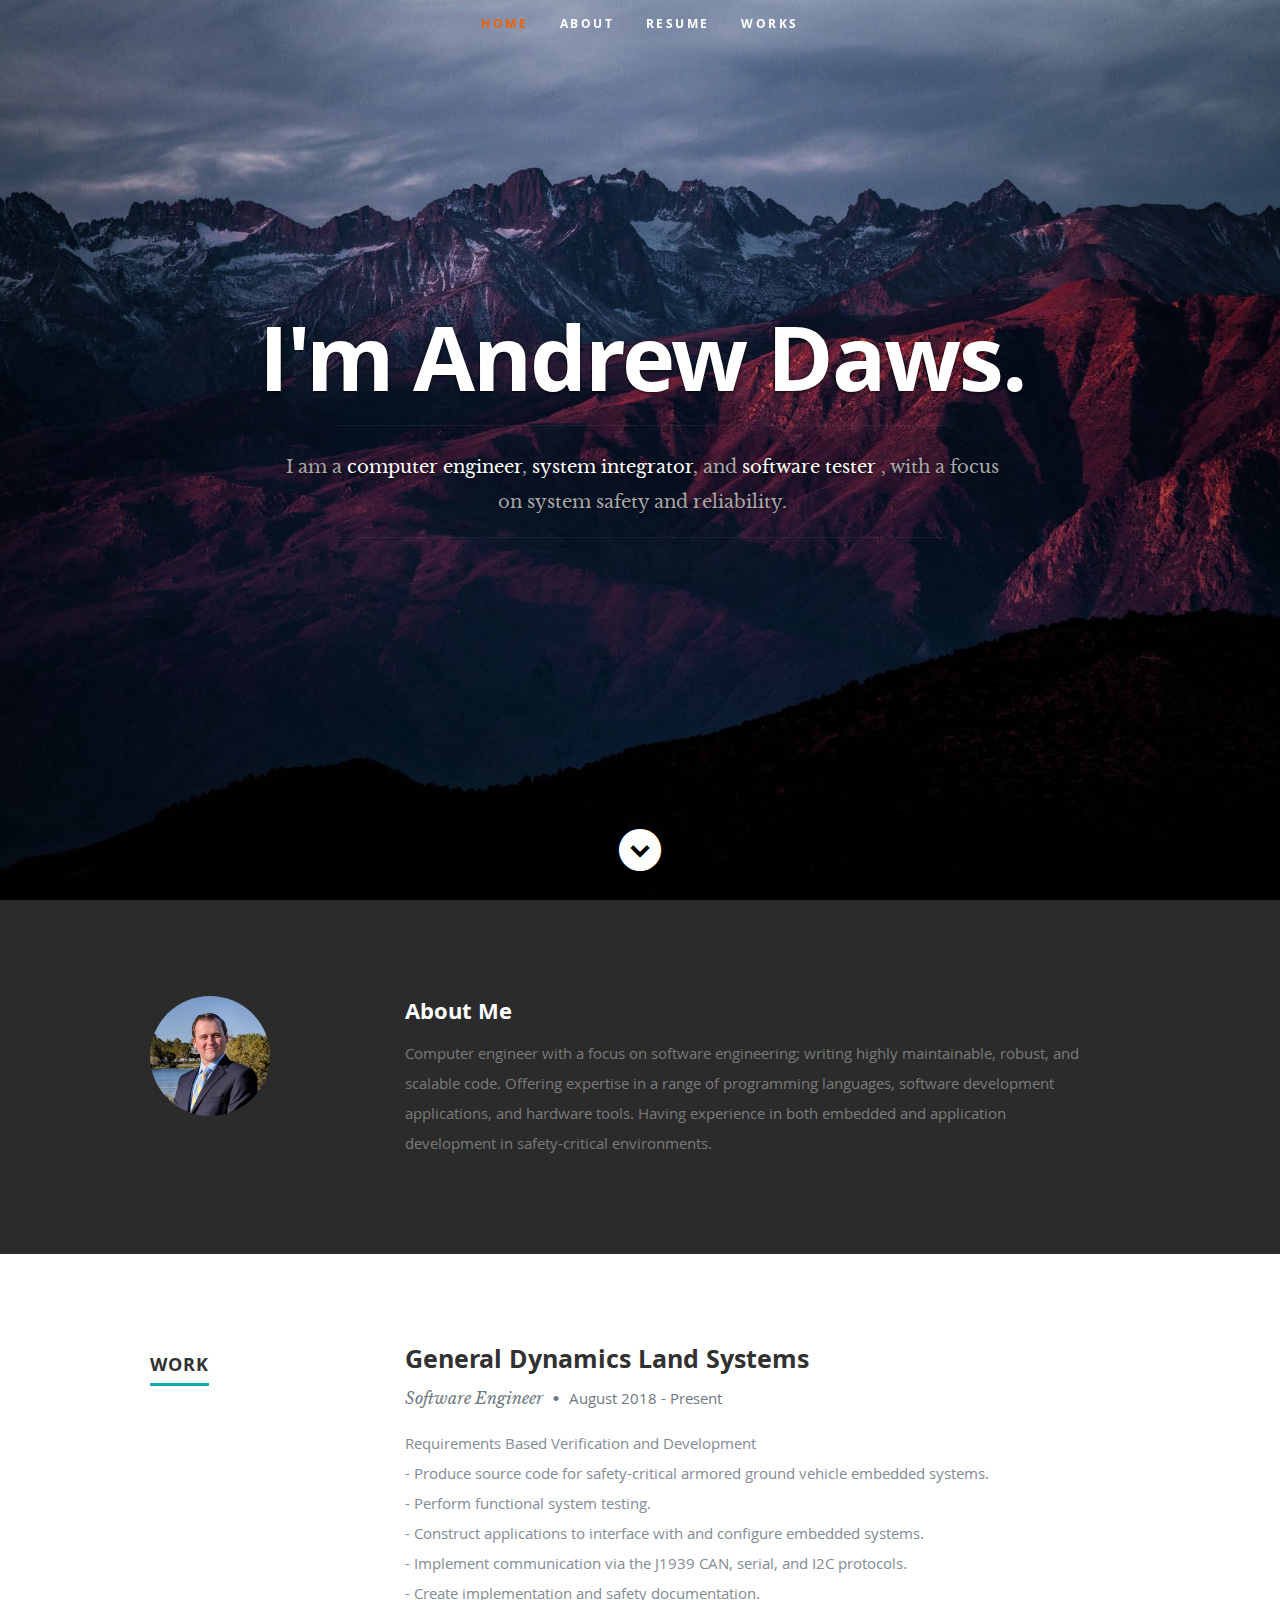
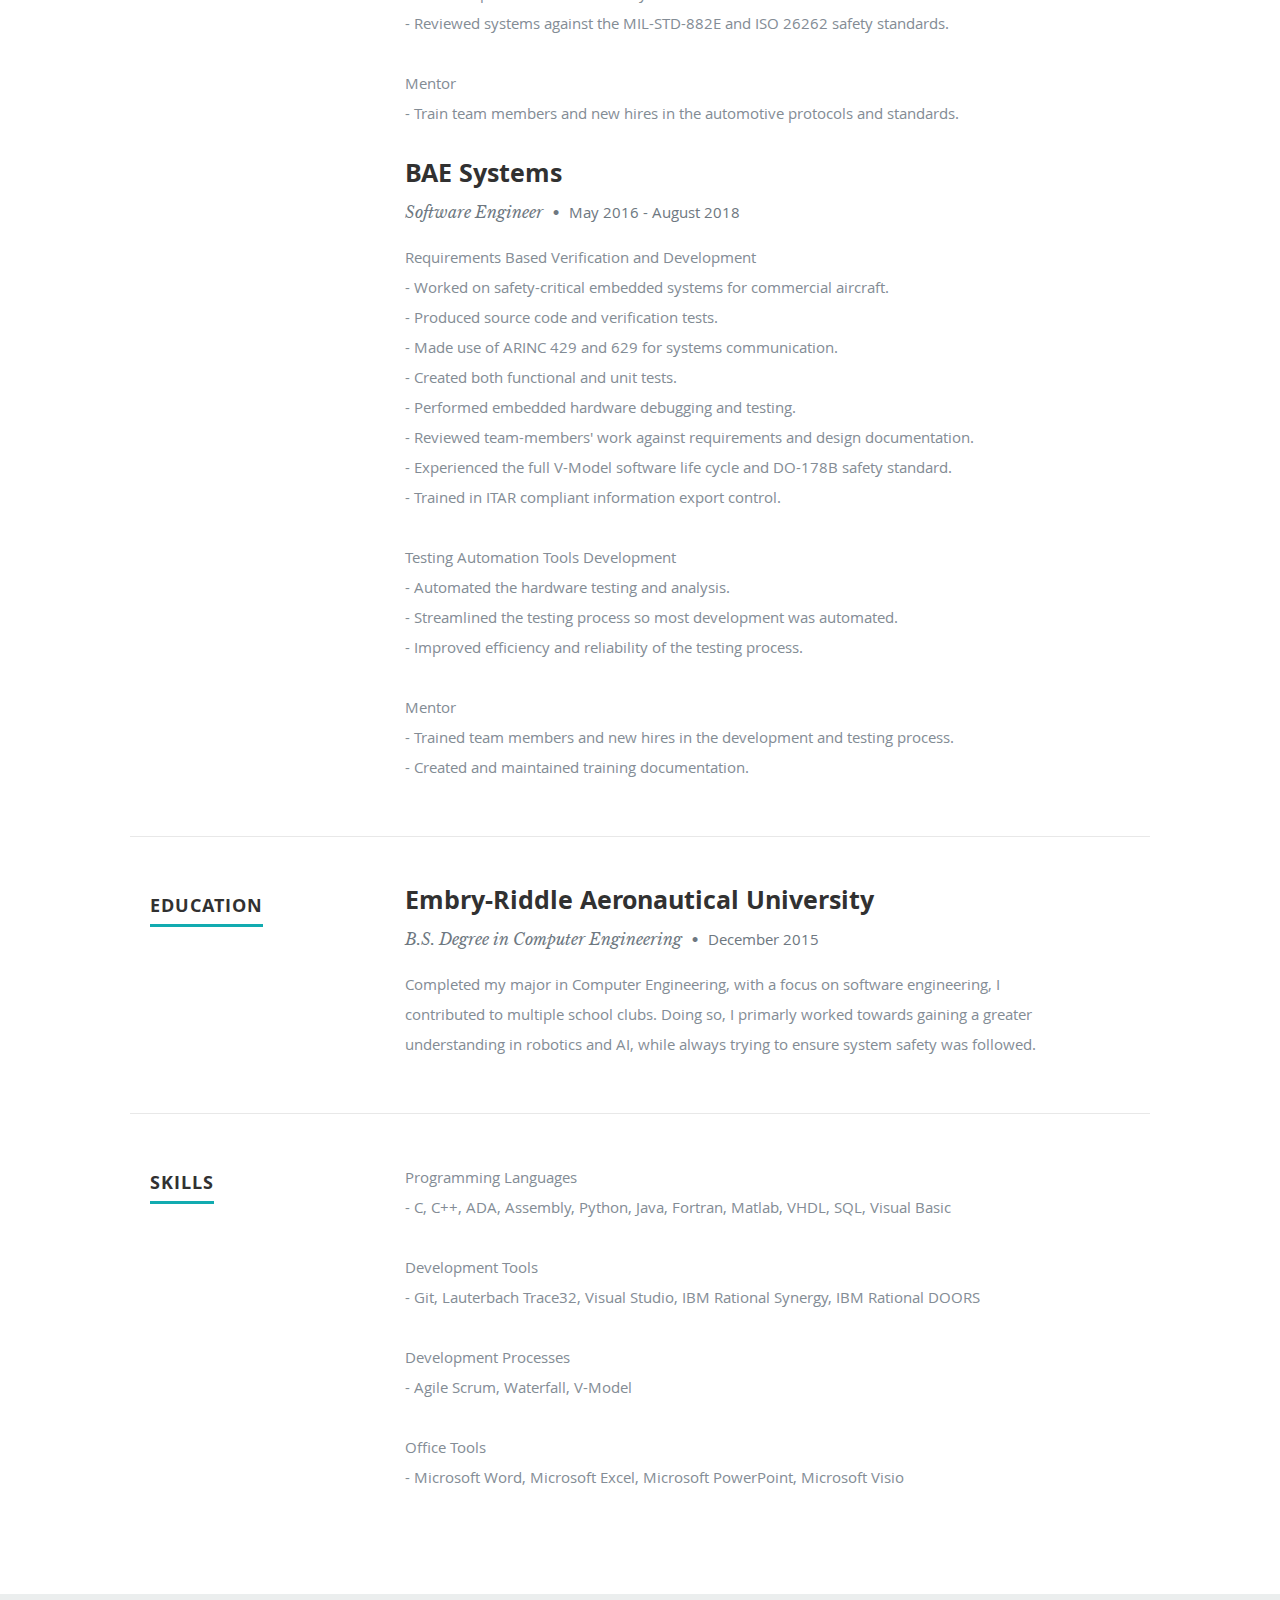
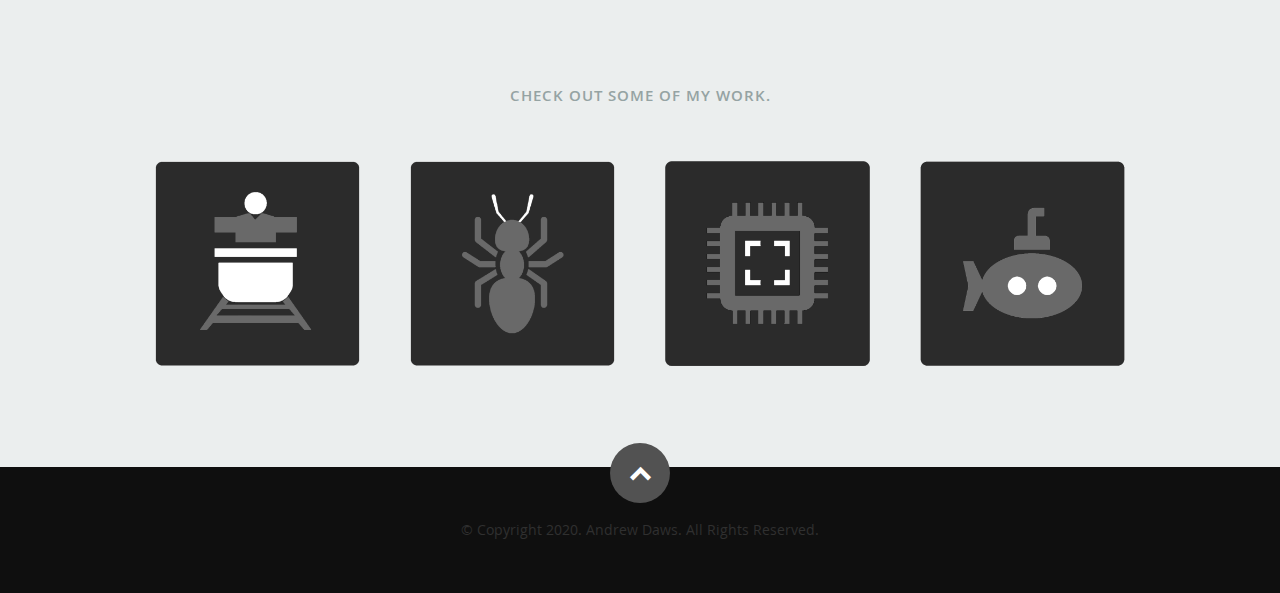
==== commit 7d5ef861: "Removed remaining Contact section references and fixed layout." ====
--- a/index.html
+++ b/index.html
@@ -47,7 +47,6 @@
                               <li><a class="smoothscroll" href="#about">About</a></li>
                               <li><a class="smoothscroll" href="#resume">Resume</a></li>
                               <li><a class="smoothscroll" href="#portfolio">Works</a></li>
-                              <li><a class="smoothscroll" href="#contact">Contact</a></li>
                            </ul> <!-- end #nav -->
                            
                         </nav> <!-- end #nav-wrap -->
--- a/css/layout.css
+++ b/css/layout.css
@@ -630,292 +630,6 @@
 	color: #D8D8D8;
 }
 
-/* ------------------------------------------------------------------
-/* g. Testimonials
-/* ------------------------------------------------------------------ */
-
-#testimonials {
-   background: #1F1F1F url(../images/testimonials-bg.jpg) no-repeat center center;
-   background-size: cover !important;
-	-webkit-background-size: cover !important;
-   background-attachment: fixed;
-
-   position: relative;
-   min-height: 200px;
-   width: 100%;
-   overflow: hidden;
-}
-#testimonials .text-container {
-   padding-top: 96px;
-   padding-bottom: 66px;
-}
-#testimonials h1 {
-   font: 18px/24px 'opensans-bold', sans-serif;
-   text-transform: uppercase;
-   letter-spacing: 3px;
-   color: #fff;
-}
-#testimonials h1 span { display: none; }
-#testimonials .header-col { padding-top: 9px; }
-#testimonials .header-col h1:before {
-   font-family: 'FontAwesome';
-   content: "\f10d";
-	padding-right: 10px;
-	font-size: 72px;
-   line-height: 72px;
-   text-align: left;
-   float: left;
-   color: #fff;
-}
-
-/*	Blockquotes */
-#testimonials blockquote {
-   margin: 0 0px 30px 0px;
-   padding-left: 0;
-   position: relative;
-   text-shadow: 0px 1px 3px rgba(0, 0, 0, 1);
-}
-#testimonials blockquote:before { content: none; }
-#testimonials blockquote p {
-   font-family: 'librebaskerville-italic', serif;
-   padding: 0;
-   font-size: 24px;
-   line-height: 48px;
-   color: #fff
-}
-#testimonials blockquote cite {
-   display: block;
-   font-size: 12px;
-   font-style: normal;
-   line-height: 18px;
-   color: #fff;
-}
-#testimonials blockquote cite:before { content: "\2014 \0020"; }
-#testimonials blockquote cite a,
-#testimonials blockquote cite a:visited { color: #8B9798; border: none }
-
-/* Flex Slider
-/* ------------------------------------------------------------------ */
-
-/* Reset */
-.flexslider a:active,
-.flexslider a:focus  { outline: none; }
-.slides,
-.flex-control-nav,
-.flex-direction-nav { margin: 0; padding: 0; list-style: none; }
-.slides li { margin: 0; padding: 0;}
-
-/* Necessary Styles */
-.flexslider {
-   position: relative;
-   zoom: 1;
-   margin: 0;
-   padding: 0;
-}
-.flexslider .slides { zoom: 1; }
-.flexslider .slides > li { position: relative; }
-
-/* Hide the slides before the JS is loaded. Avoids image jumping */
-.flexslider .slides > li { display: none; -webkit-backface-visibility: hidden; }
-/* Suggested container for slide animation setups. Can replace this with your own */
-.flex-container { zoom: 1; position: relative; }
-
-/* Clearfix for .slides */
-.slides:before,
-.slides:after {
-   content: " ";
-   display: table;
-}
-.slides:after {
-   clear: both;
-}
-
-/* No JavaScript Fallback */
-/* If you are not using another script, such as Modernizr, make sure you
- * include js that eliminates this class on page load */
-.no-js .slides > li:first-child { display: block; }
-
-/* Slider Styles */
-.slides { zoom: 1; }
-.slides > li {
-   /*margin-right: 5px; */
-   overflow: hidden;
-}
-
-/* Control Nav */
-.flex-control-nav {
-    width: 100%;
-    position: absolute;
-    bottom: -20px;
-    text-align: left;
-}
-.flex-control-nav li {
-    margin: 0 6px;
-    display: inline-block;
-    zoom: 1;
-    *display: inline;
-}
-.flex-control-paging li a {
-    width: 12px;
-    height: 12px;
-    display: block;
-    background: #ddd;
-    background: rgba(255, 255, 255, .3);
-    cursor: pointer;
-    text-indent: -9999px;
-    -webkit-border-radius: 20px;
-    -moz-border-radius: 20px;
-    -o-border-radius: 20px;
-    border-radius: 20px;
-    box-shadow: inset 0 0 3px rgba(255, 255, 255, .3);
-}
-.flex-control-paging li a:hover {
-    background: #CCC;
-    background: rgba(255, 255, 255, .7);
-}
-.flex-control-paging li a.flex-active {
-    background: #fff;
-    background: rgba(255, 255, 255, .9);
-    cursor: default;
-}
-
-/* ------------------------------------------------------------------ */
-/* h. Contact Section
-/* ------------------------------------------------------------------ */
-
-#contact {
-   background: #191919;
-   padding-top: 96px;
-   padding-bottom: 102px;
-   color: #636363;
-}
-#contact .section-head { margin-bottom: 42px; }
-
-#contact a, #contact a:visited  { color: #11ABB0; }
-#contact a:hover, #contact a:focus { color: #fff; }
-
-#contact h1 {
-   font: 18px/24px 'opensans-bold', sans-serif;
-   text-transform: uppercase;
-   letter-spacing: 3px;
-   color: #EBEEEE;
-   margin-bottom: 6px;
-}
-#contact h1 span { display: none; }
-#contact h1:before {
-   font-family: 'FontAwesome';
-   content: "\f0e0";
-	padding-right: 10px;
-	font-size: 72px;
-   line-height: 72px;
-   text-align: left;
-   float: left;
-   color: #ebeeee;
-}
-
-#contact h4 {
-   font: 16px/24px 'opensans-bold', sans-serif;
-   color: #EBEEEE;
-   margin-bottom: 6px;
-}
-#contact p.lead {
-   font: 18px/36px 'opensans-light', sans-serif;
-   padding-right: 3%;
-}
-#contact .header-col { padding-top: 6px; }
-
-
-/* contact form */
-#contact form { margin-bottom: 30px; }
-#contact label {
-   font: 15px/24px 'opensans-bold', sans-serif;
-   margin: 12px 0;
-   color: #EBEEEE;
-	display: inline-block;
-	float: left;
-   width: 26%;
-}
-#contact input,
-#contact textarea,
-#contact select {
-   padding: 18px 20px;
-	color: #eee;
-	background: #373233;
-	margin-bottom: 42px;
-	border: 0;
-	outline: none;
-   font-size: 15px;
-   line-height: 24px;
-   width: 65%;
-}
-#contact input:focus,
-#contact textarea:focus,
-#contact select:focus {
-	color: #fff;
-	background-color: #11ABB0;
-}
-#contact button.submit {
-	text-transform: uppercase;
-	letter-spacing: 3px;
-	color:#fff;
-   background: #0D0D0D;
-	border: none;
-   cursor: pointer;
-   height: auto;
-   display: inline-block;
-	border-radius: 3px;
-   margin-left: 26%;
-}
-#contact button.submit:hover {
-	color: #0D0D0D;
-	background: #fff;
-}
-#contact span.required {
-	color: #11ABB0;
-	font-size: 13px;
-}
-#message-warning, #message-success {
-   display: none;
-	background: #0F0F0F;
-	padding: 24px 24px;
-	margin-bottom: 36px;
-   width: 65%;
-   margin-left: 26%;
-}
-#message-warning { color: #D72828; }
-#message-success { color: #11ABB0; }
-
-#message-warning i,
-#message-success i {
-   margin-right: 10px;
-}
-#image-loader {
-   display: none;
-   position: relative;
-   left: 18px;
-   top: 17px;
-}
-
-
-/* Twitter Feed */
-#twitter {
-   margin-top: 12px;
-   padding: 0;
-}
-#twitter li {
-   margin: 6px 0px 12px 0;
-   line-height: 30px;
-}
-#twitter li span {
-   display: block;
-}
-#twitter li b a {
-   font: 13px/36px 'opensans-regular', Sans-serif;
-   color: #474747 !important;
-   border: none;
-}
-
-
 /* ------------------------------------------------------------------ */
 /* i. Footer
 /* ------------------------------------------------------------------ */
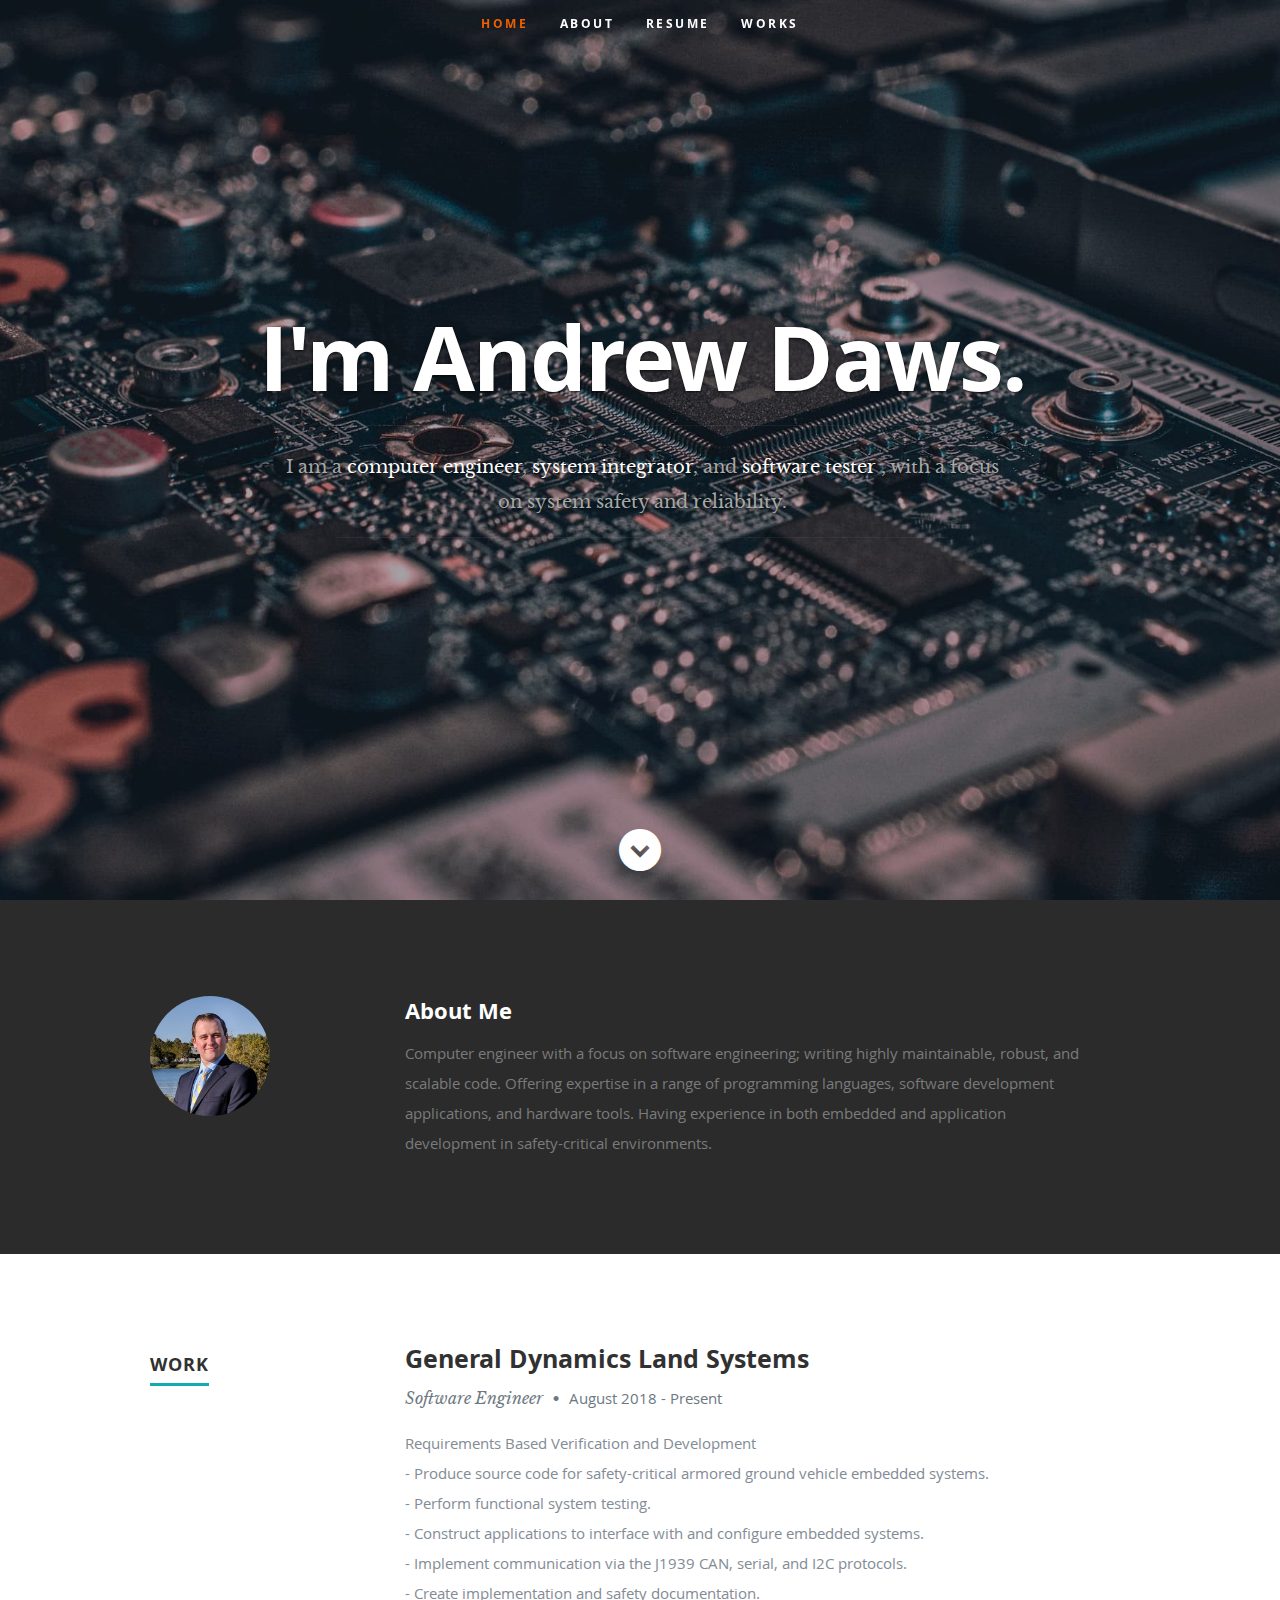
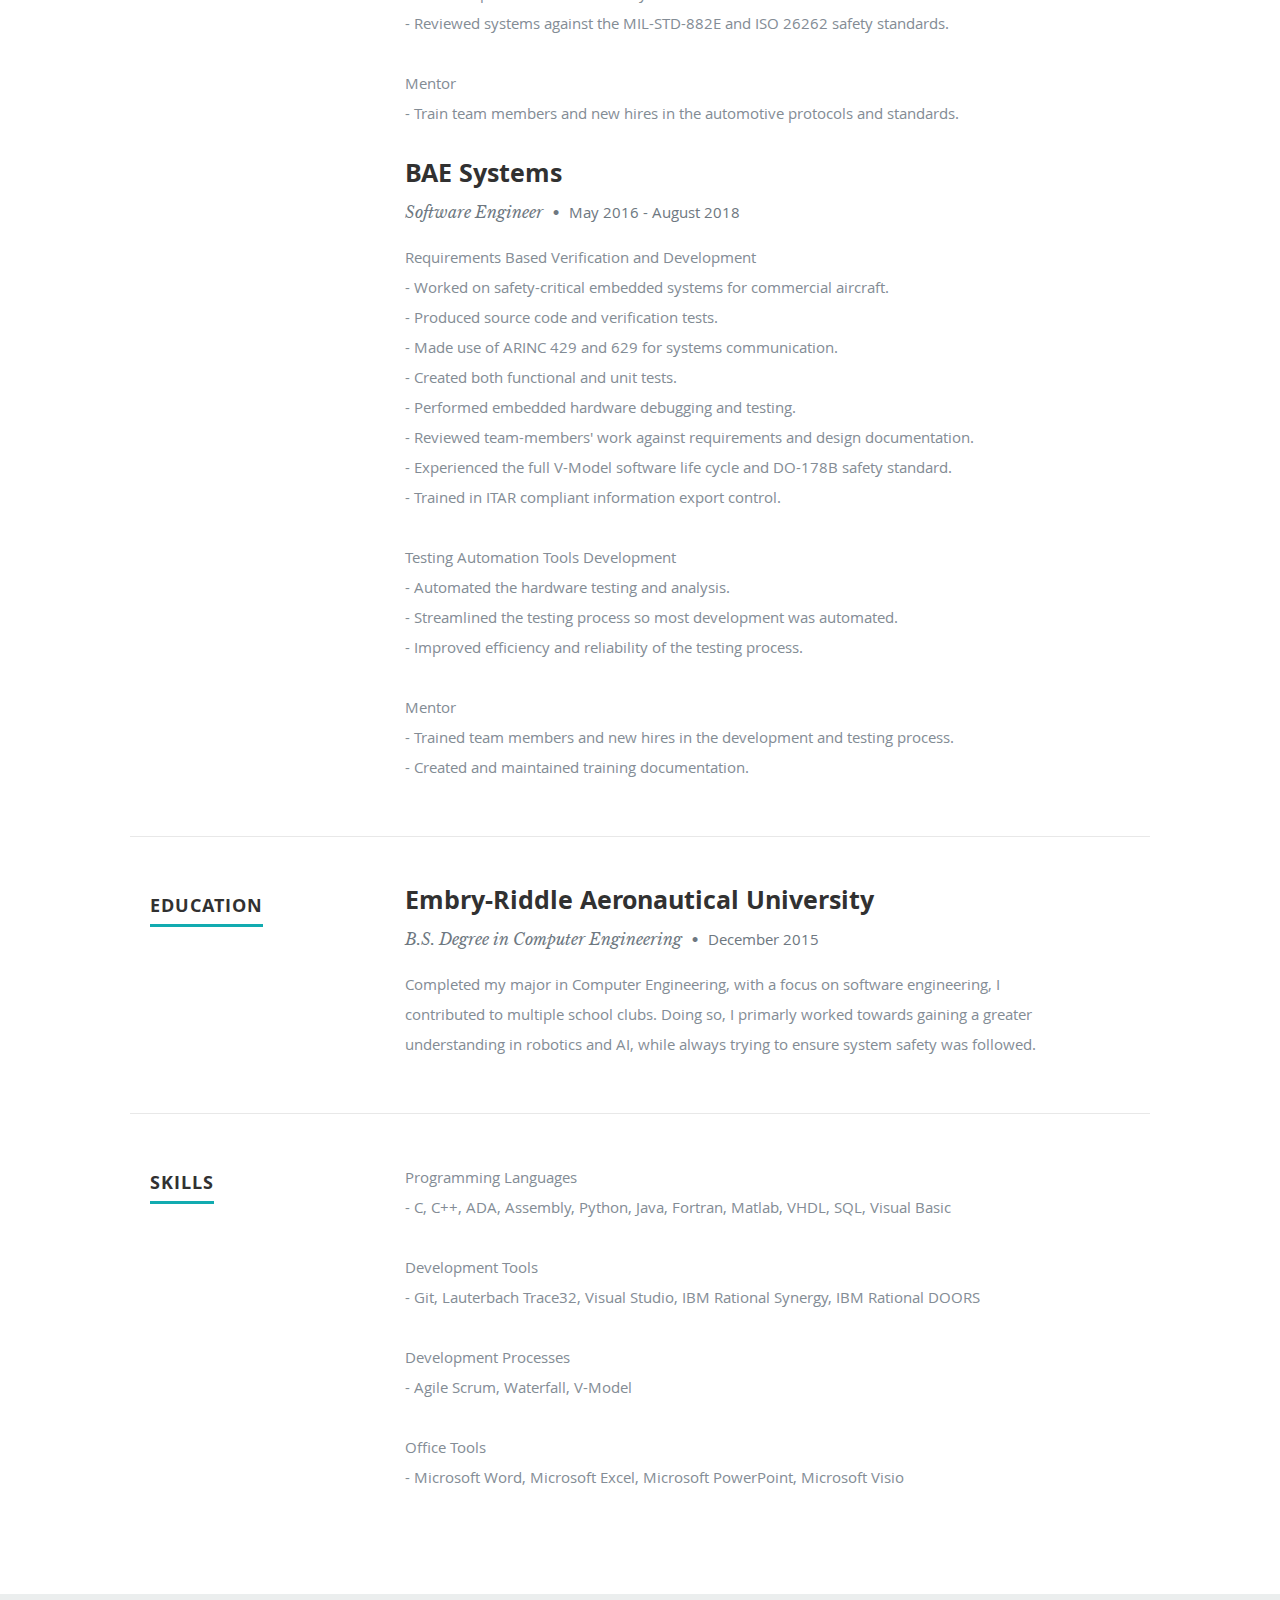
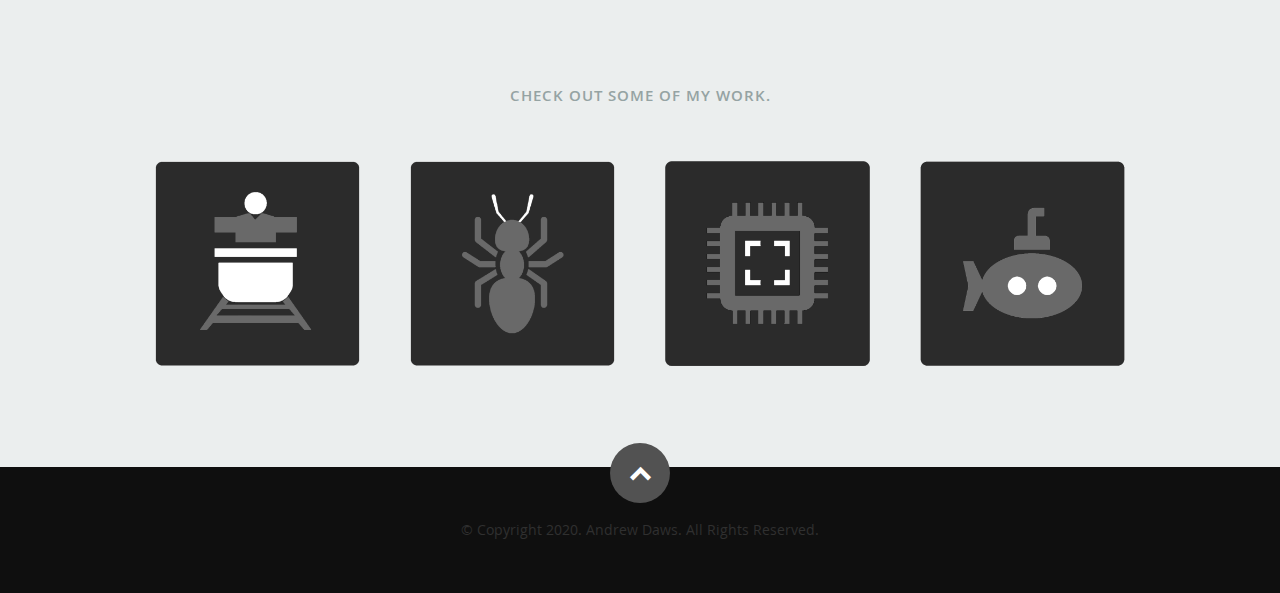
==== commit bd489f5c: "Updating with HTTPS" ====
--- a/index.html
+++ b/index.html
@@ -414,7 +414,7 @@
                                                 
                                                 <!-- Java Script
                                                    ================================================== -->
-                                                   <script src="http://ajax.googleapis.com/ajax/libs/jquery/1.10.2/jquery.min.js"></script>
+                                                   <script src="https://ajax.googleapis.com/ajax/libs/jquery/1.10.2/jquery.min.js"></script>
                                                    <script>window.jQuery || document.write('<script src="js/jquery-1.10.2.min.js"><\/script>')</script>
                                                    <script type="text/javascript" src="js/jquery-migrate-1.2.1.min.js"></script>
                                                    
@@ -436,4 +436,4 @@
                                                       </body>
                                                       
                                                       </html>
-                                                      +                                                      
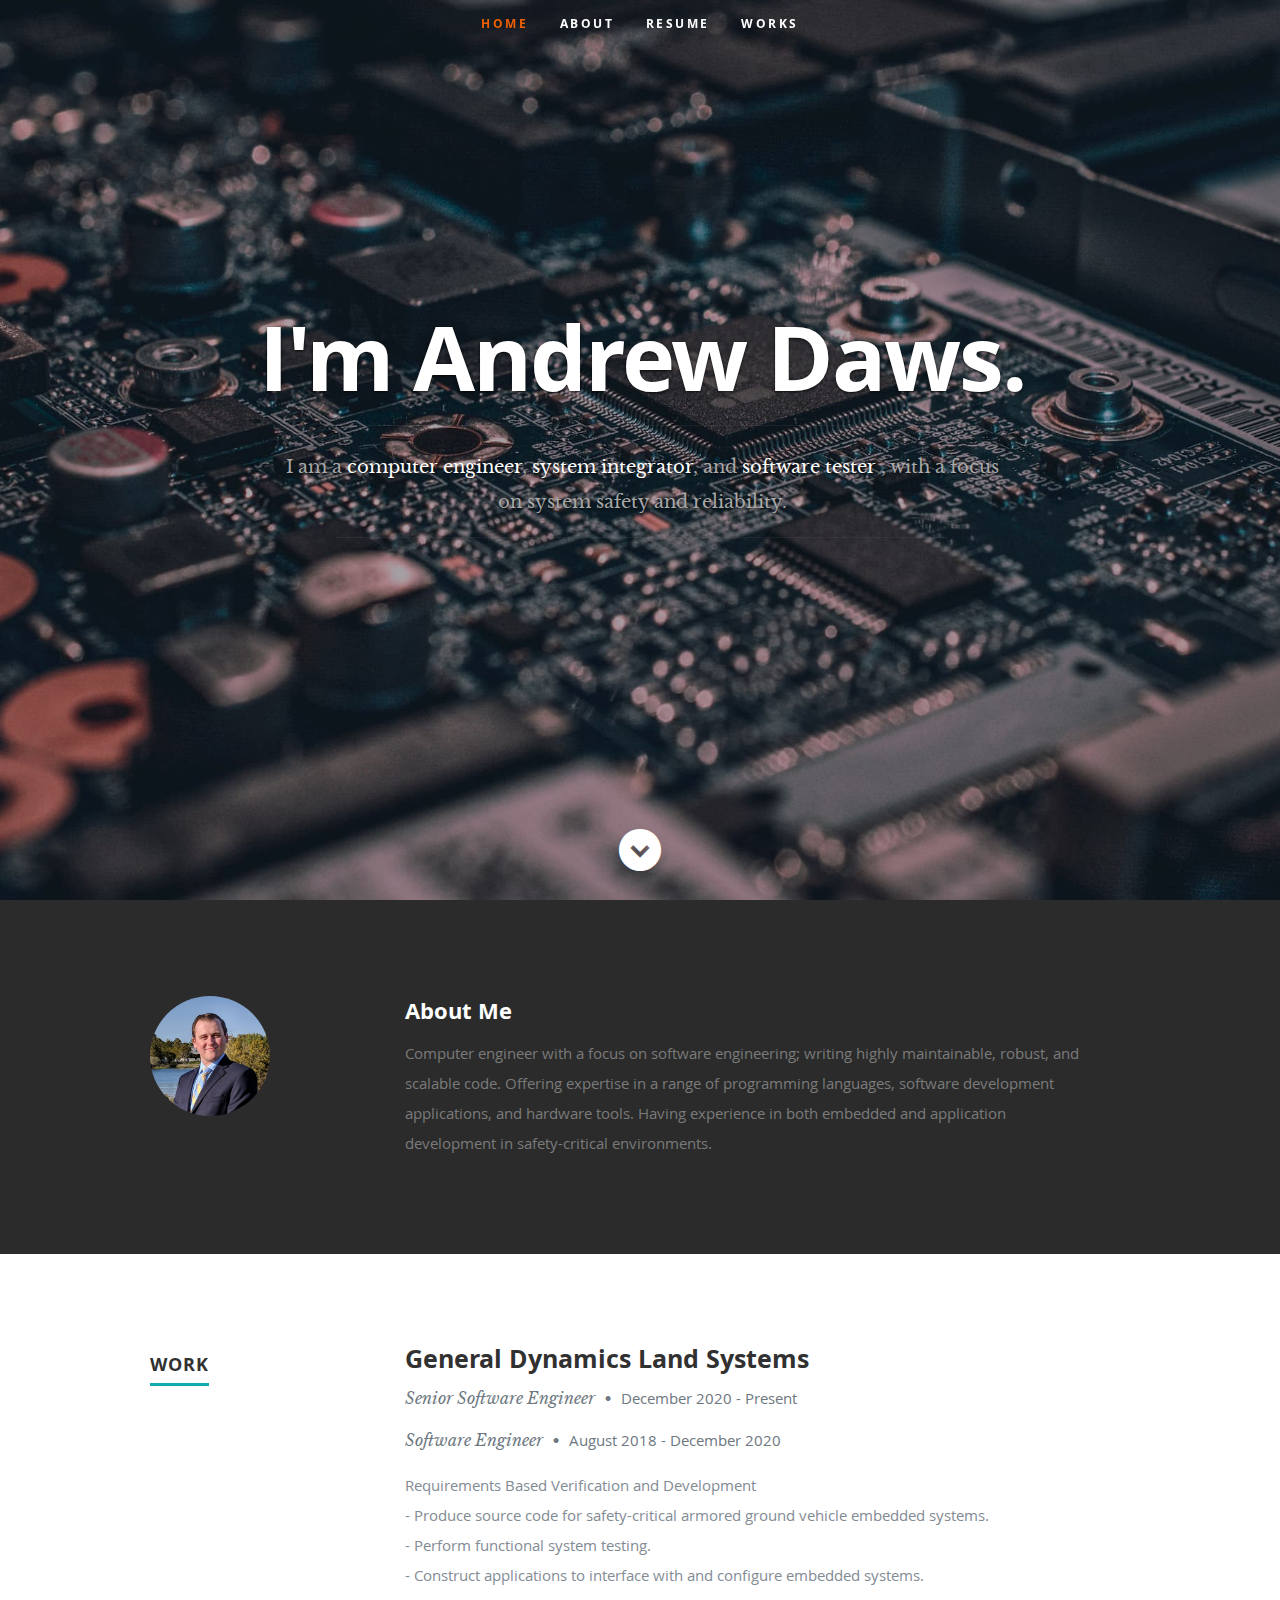
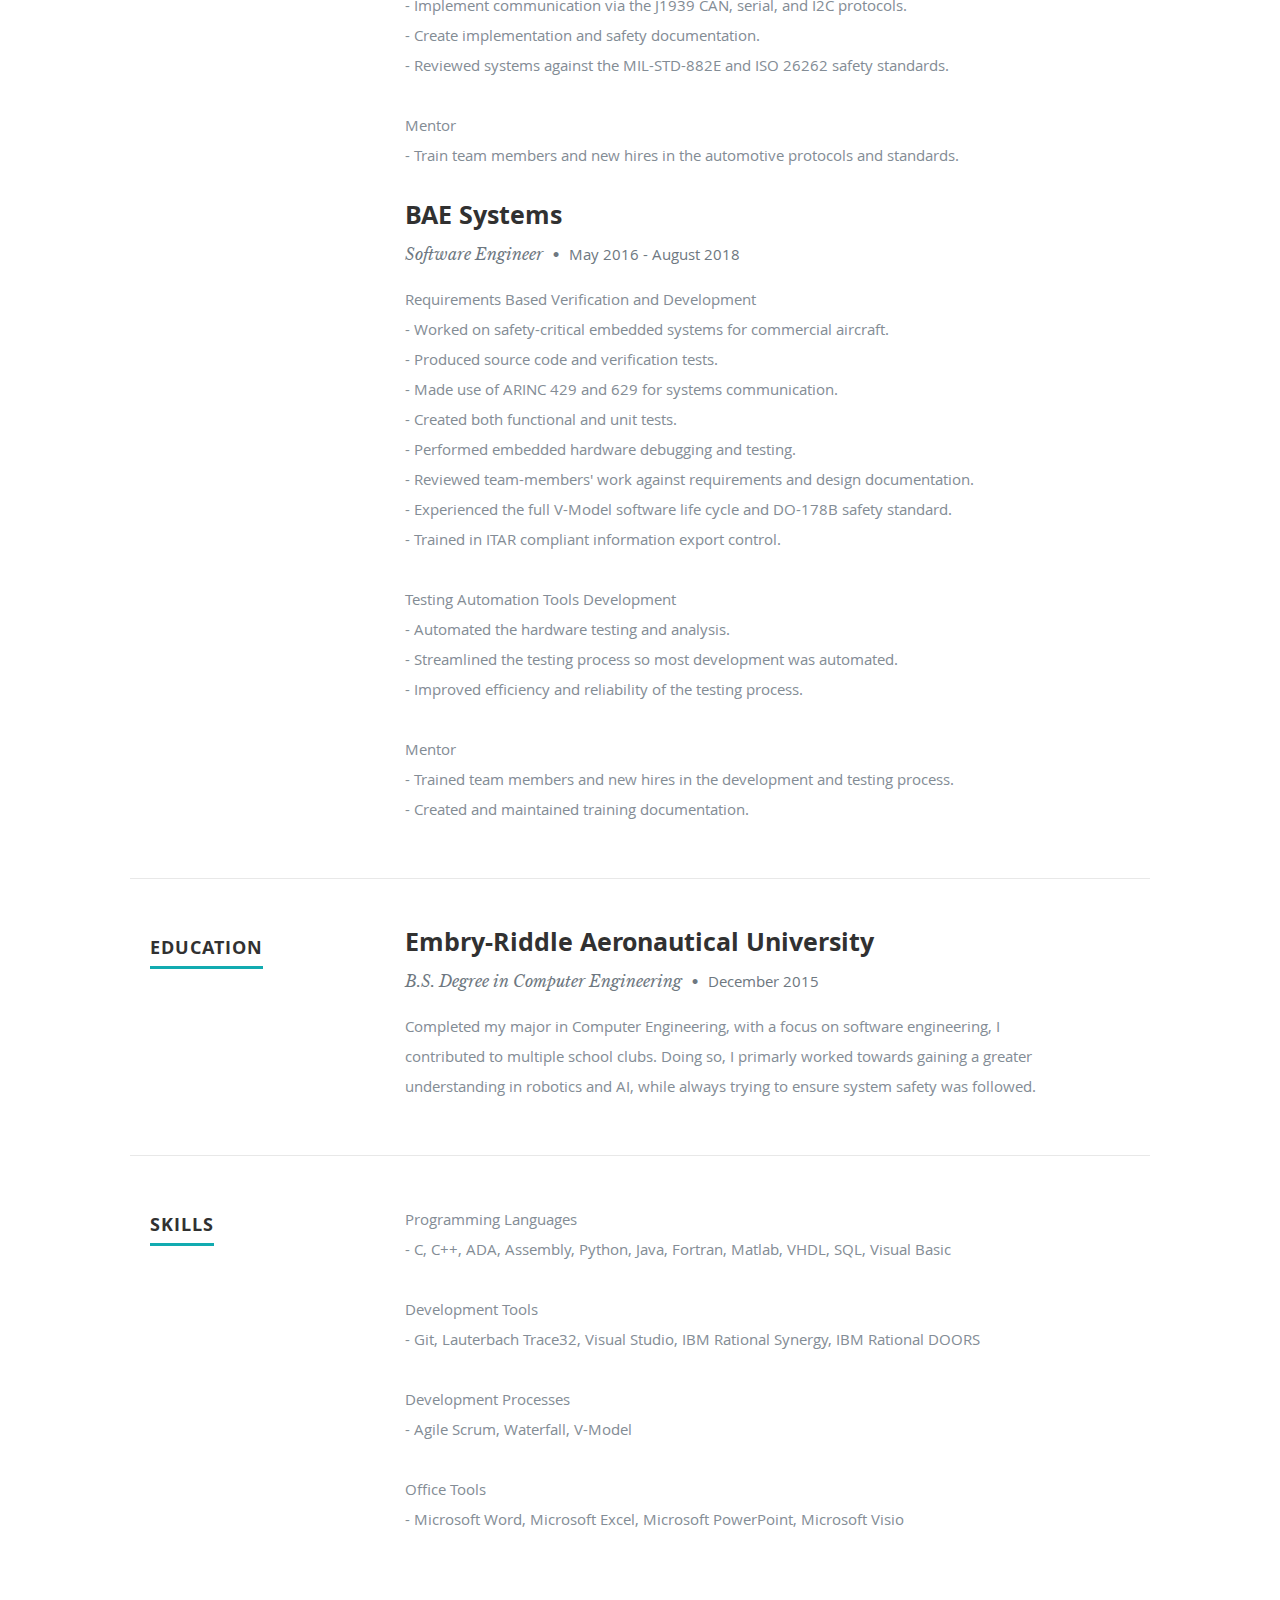
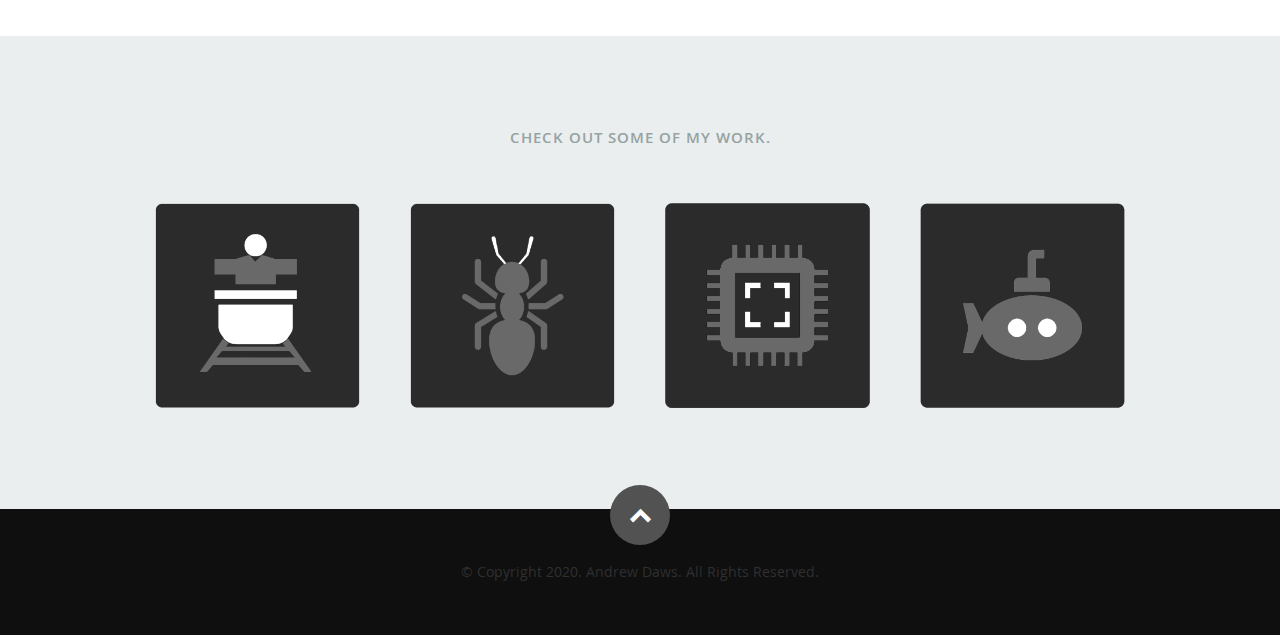
==== commit 8ccdbd72: "Update index.html" ====
--- a/index.html
+++ b/index.html
@@ -116,7 +116,8 @@
                                              <div class="twelve columns">
                                                 
                                                 <h3>General Dynamics Land Systems</h3>
-                                                <p class="info">Software Engineer <span>&bull;</span> <em class="date">August 2018 - Present</em></p>
+                                                <p class="info">Senior Software Engineer <span>&bull;</span> <em class="date">December 2020 - Present</em></p>
+                                                <p class="info">Software Engineer <span>&bull;</span> <em class="date">August 2018 - December 2020</em></p>
                                                 <p>
                                                    Requirements Based Verification and Development<br>
                                                    - Produce source code for safety-critical armored ground vehicle embedded systems.<br>
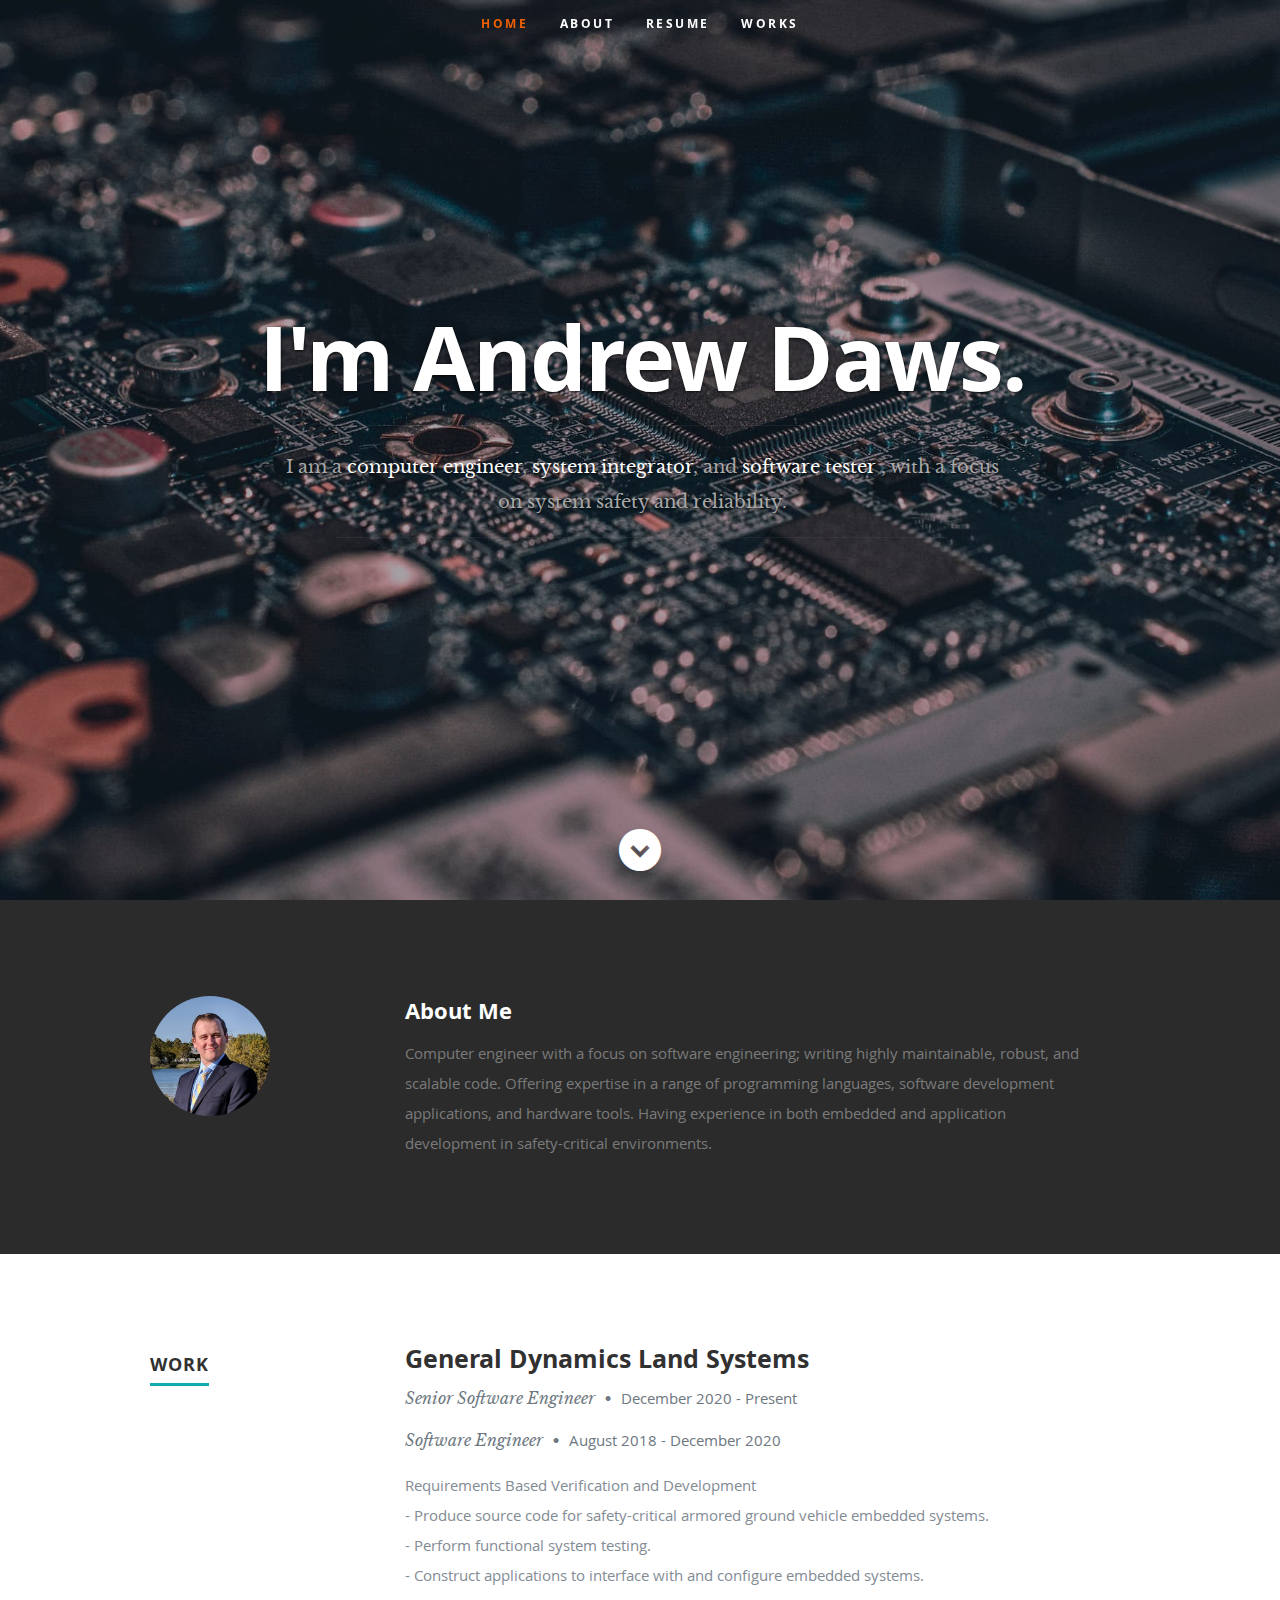
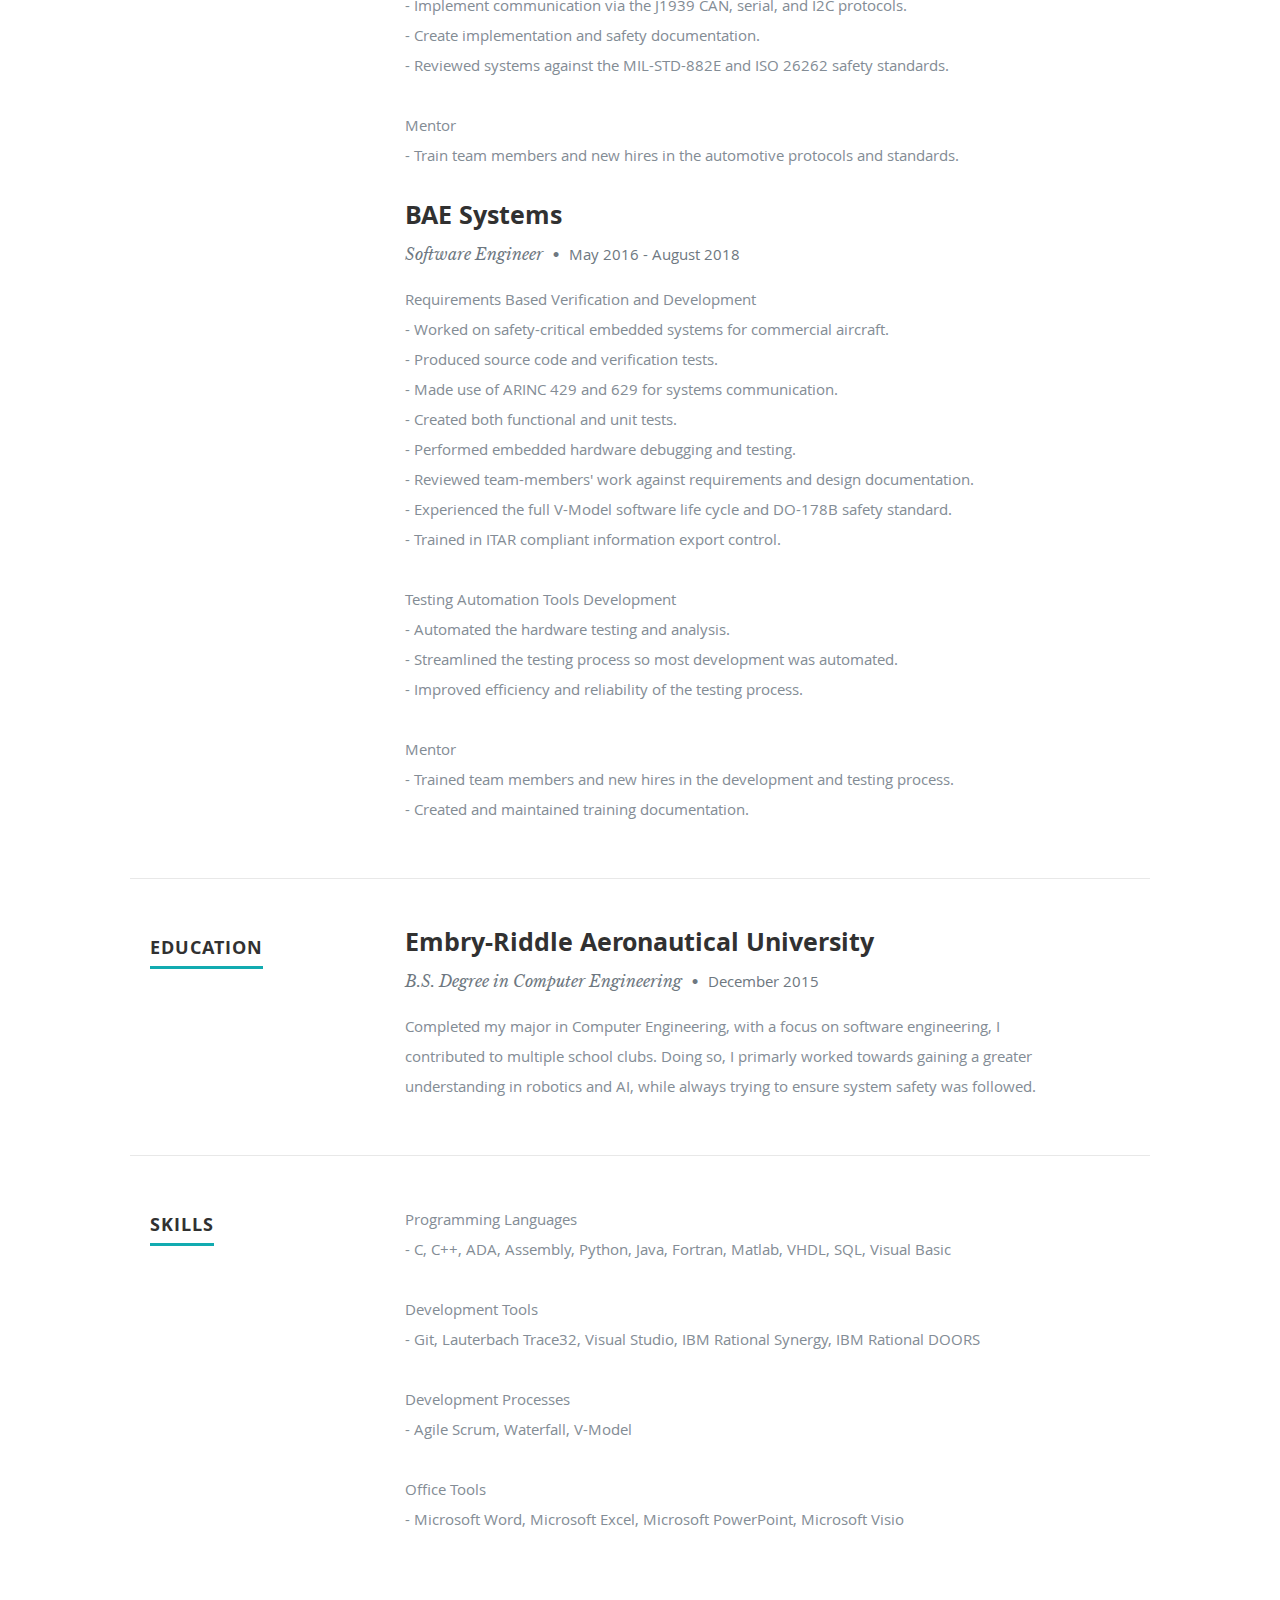
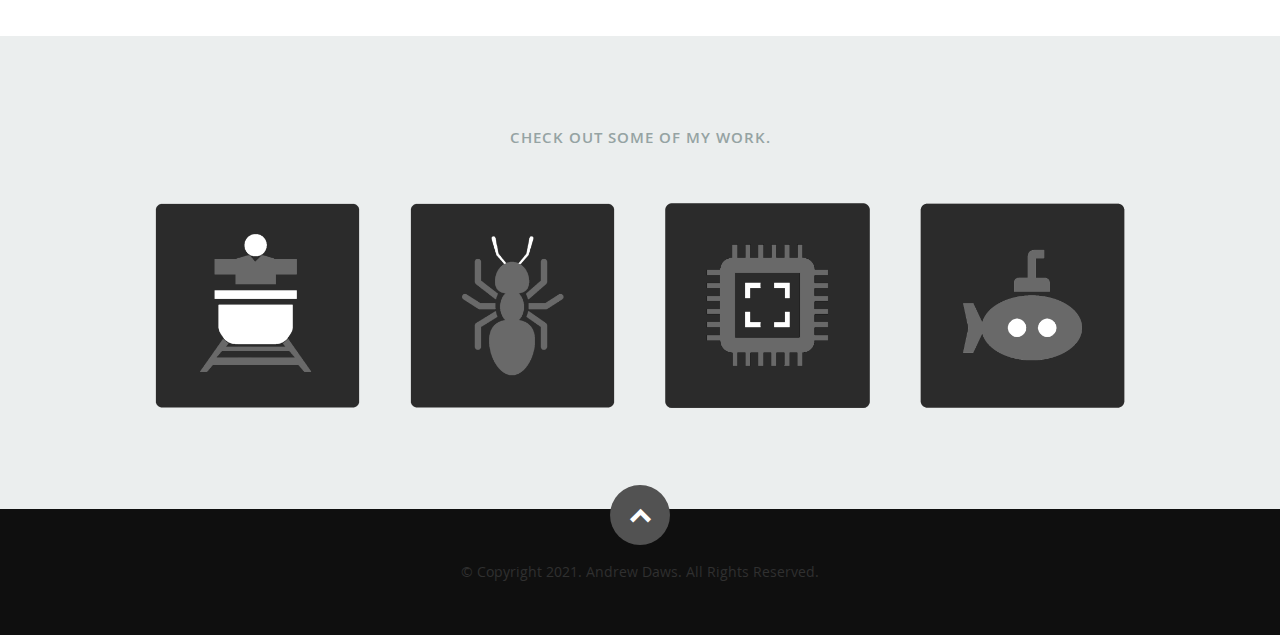
==== commit b42d03d5: "Update index.html" ====
--- a/index.html
+++ b/index.html
@@ -402,7 +402,7 @@
                                                       <div class="twelve columns">
                                                          
                                                          <ul class="copyright">
-                                                            <li>&copy; Copyright 2020. Andrew Daws. All Rights Reserved.</li>
+                                                            <li>&copy; Copyright 2021. Andrew Daws. All Rights Reserved.</li>
                                                          </ul>
                                                          
                                                       </div>
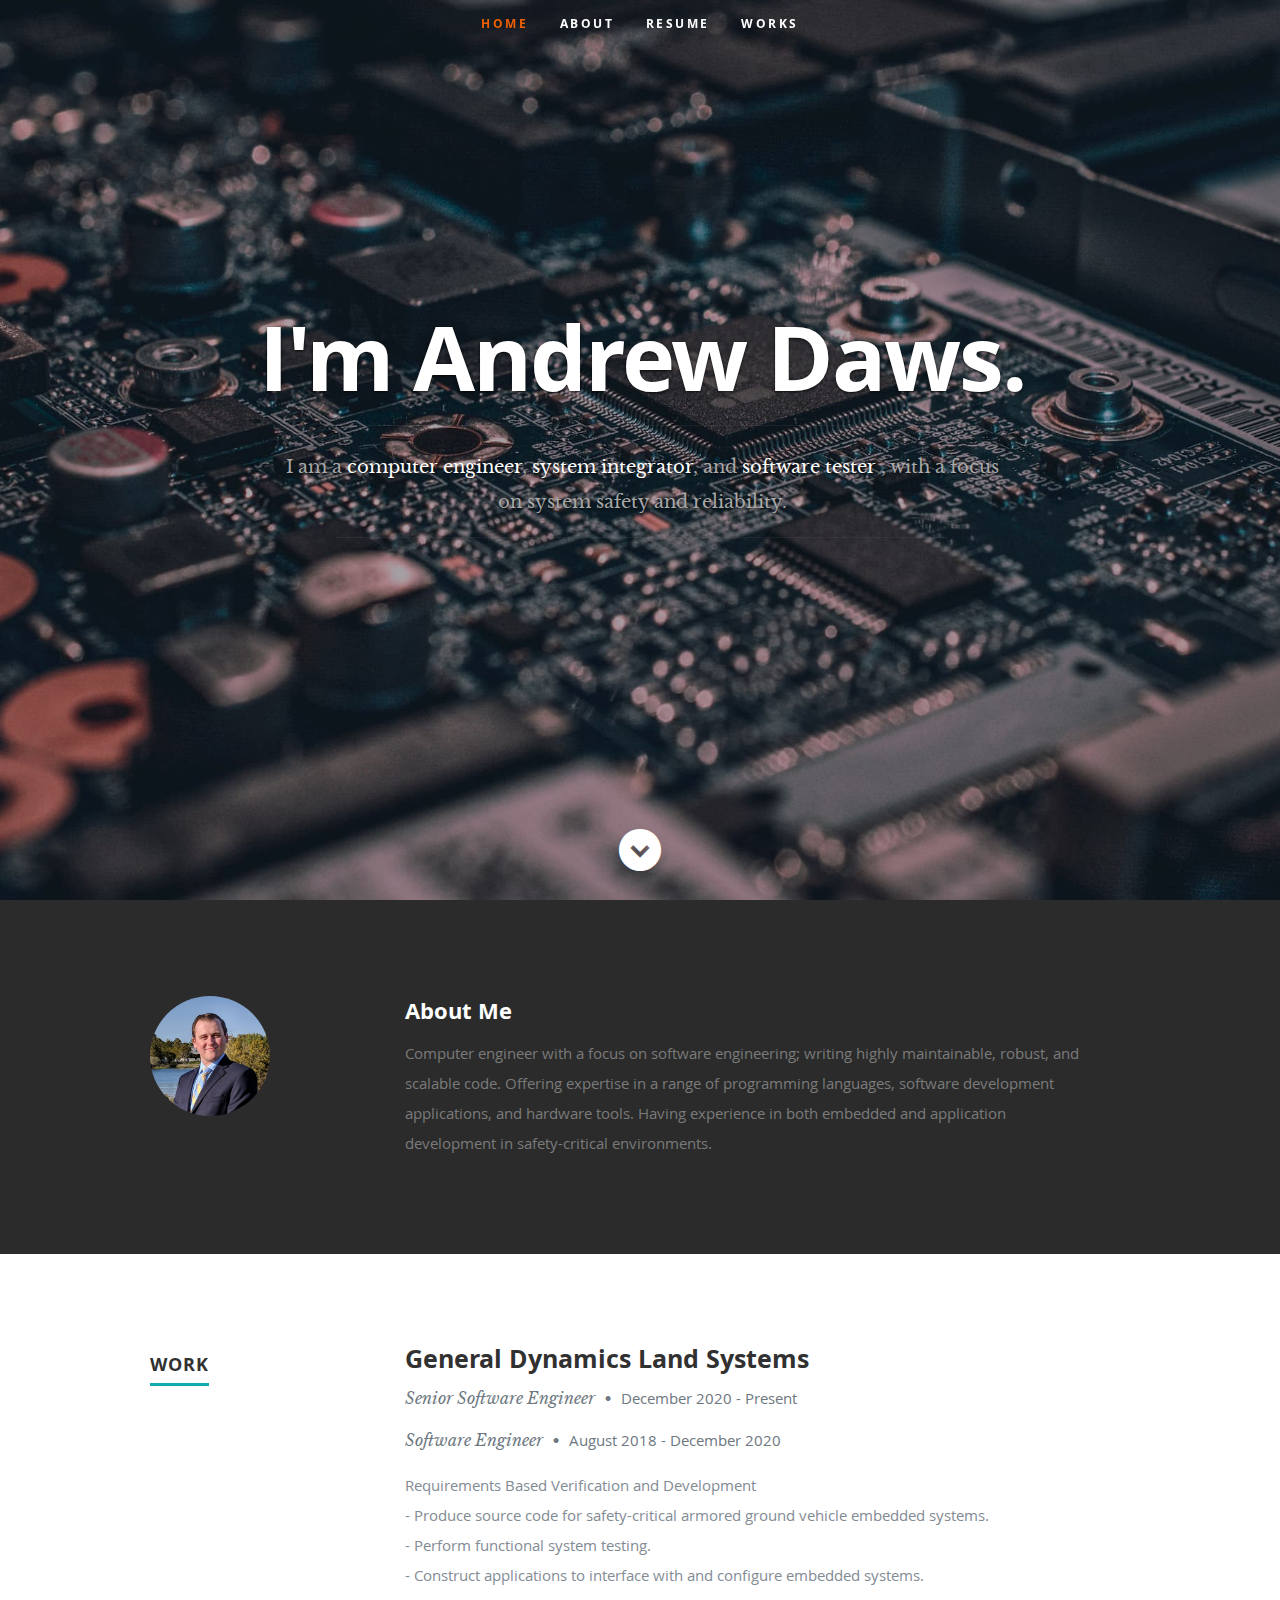
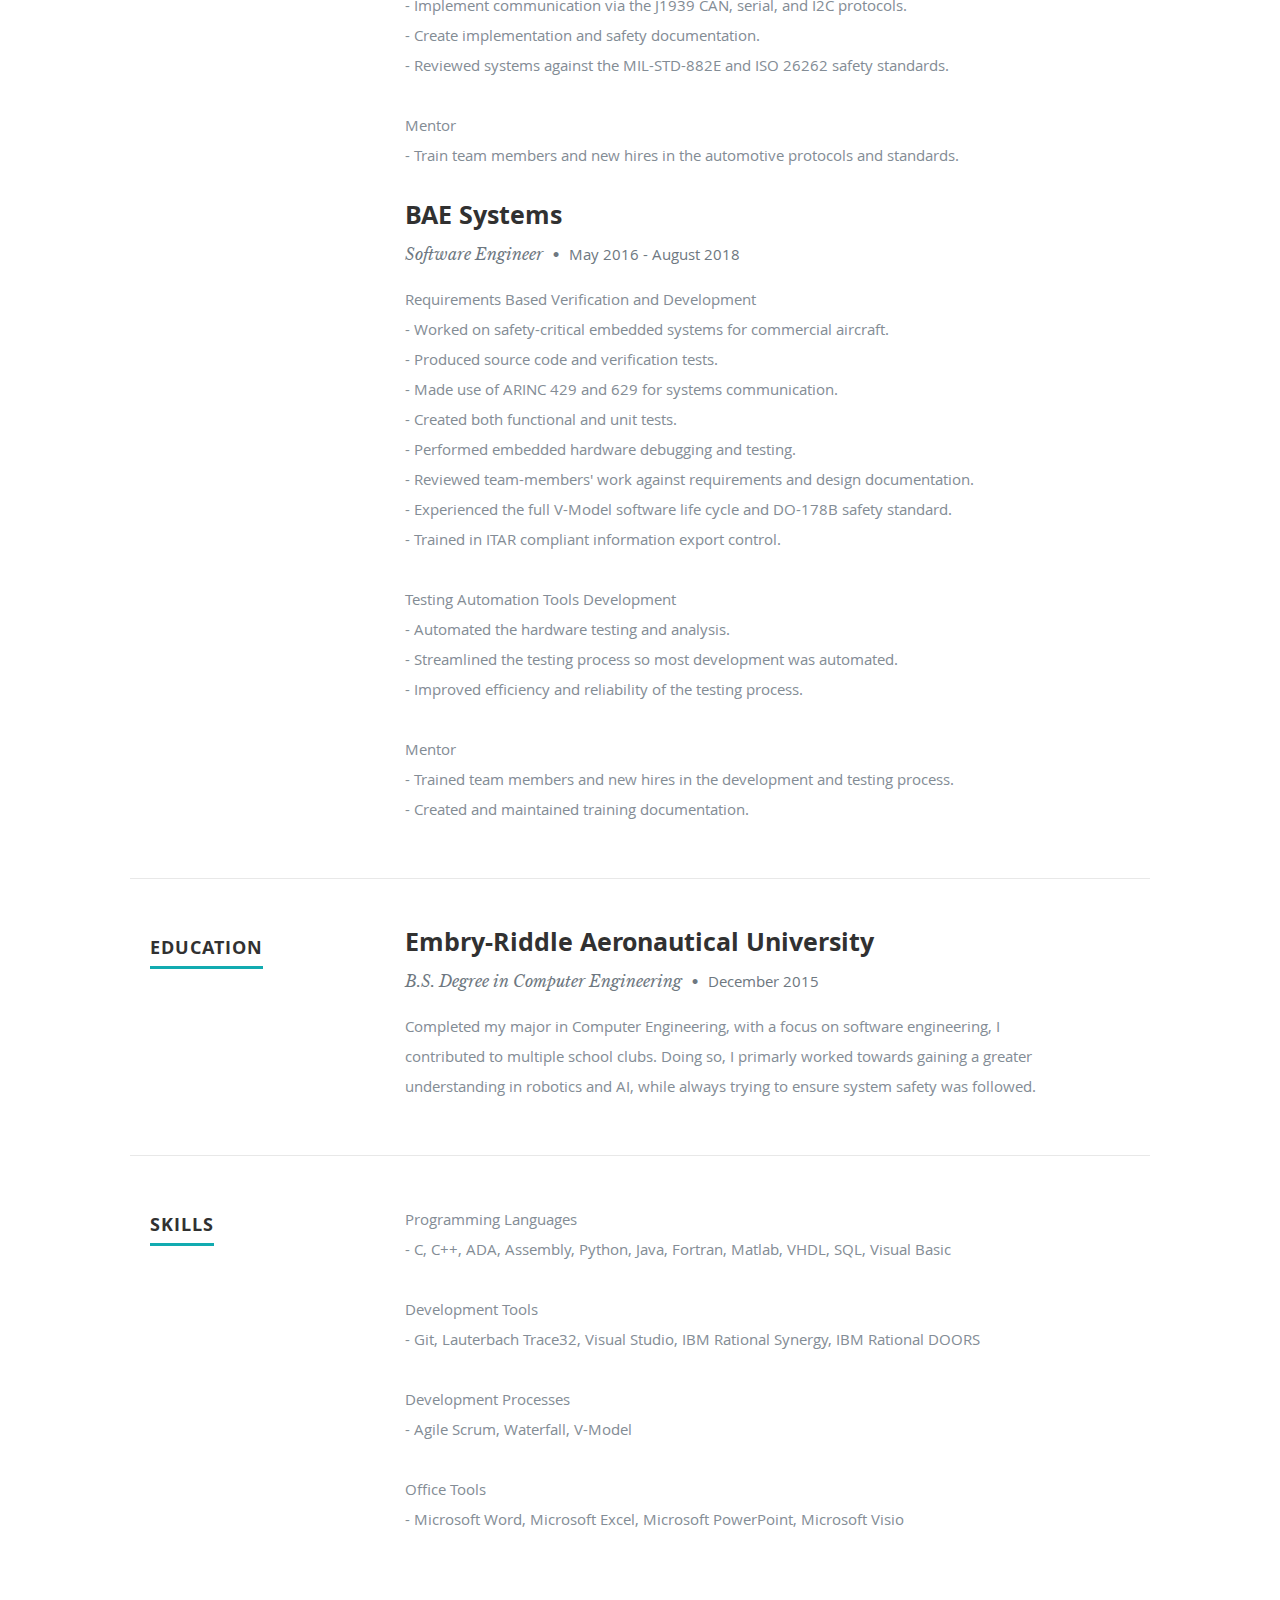
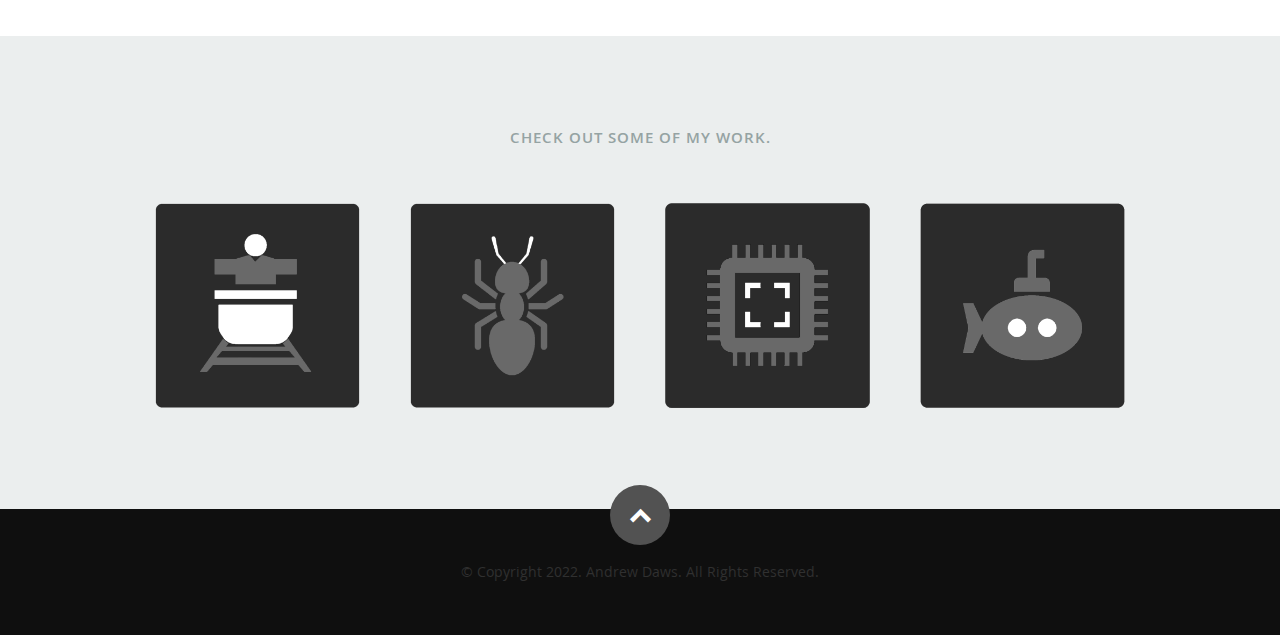
==== commit 68aefb15: "Updated copyright year" ====
--- a/index.html
+++ b/index.html
@@ -402,7 +402,7 @@
                                                       <div class="twelve columns">
                                                          
                                                          <ul class="copyright">
-                                                            <li>&copy; Copyright 2021. Andrew Daws. All Rights Reserved.</li>
+                                                            <li>&copy; Copyright 2022. Andrew Daws. All Rights Reserved.</li>
                                                          </ul>
                                                          
                                                       </div>
